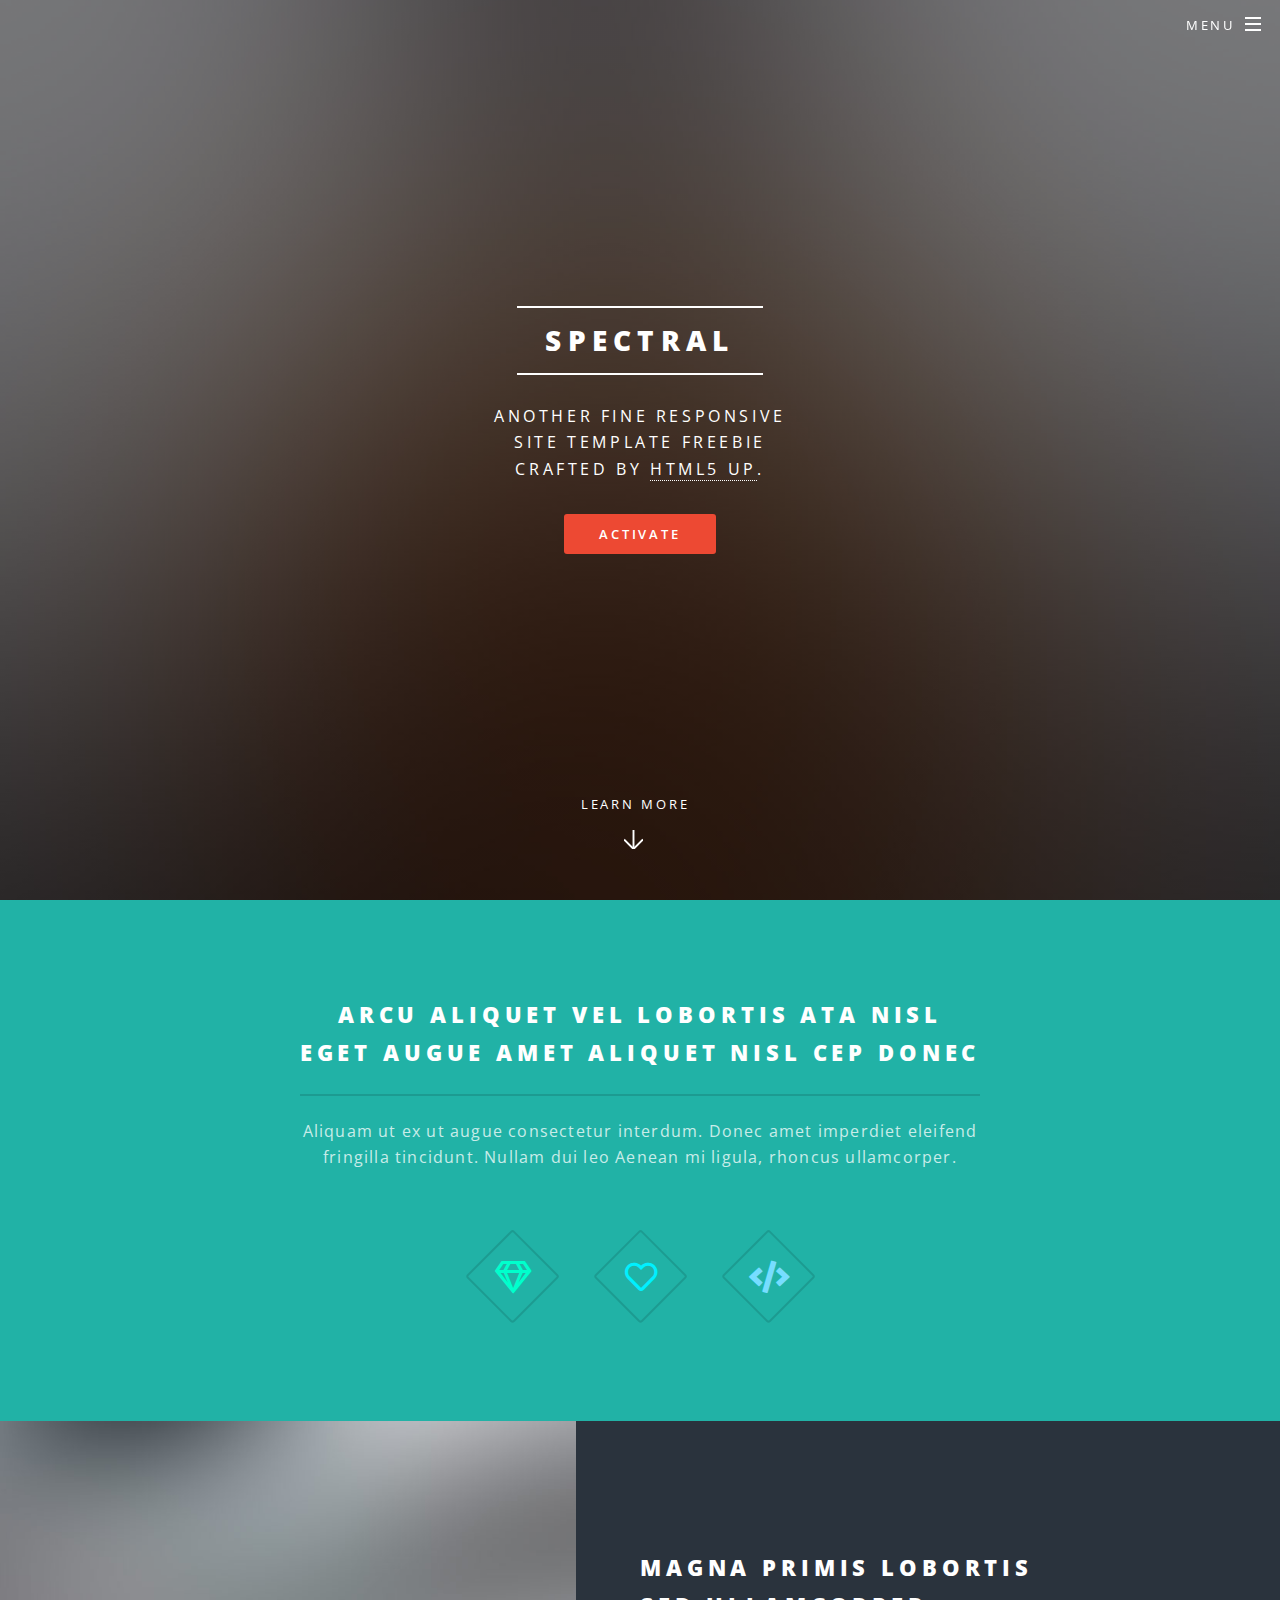
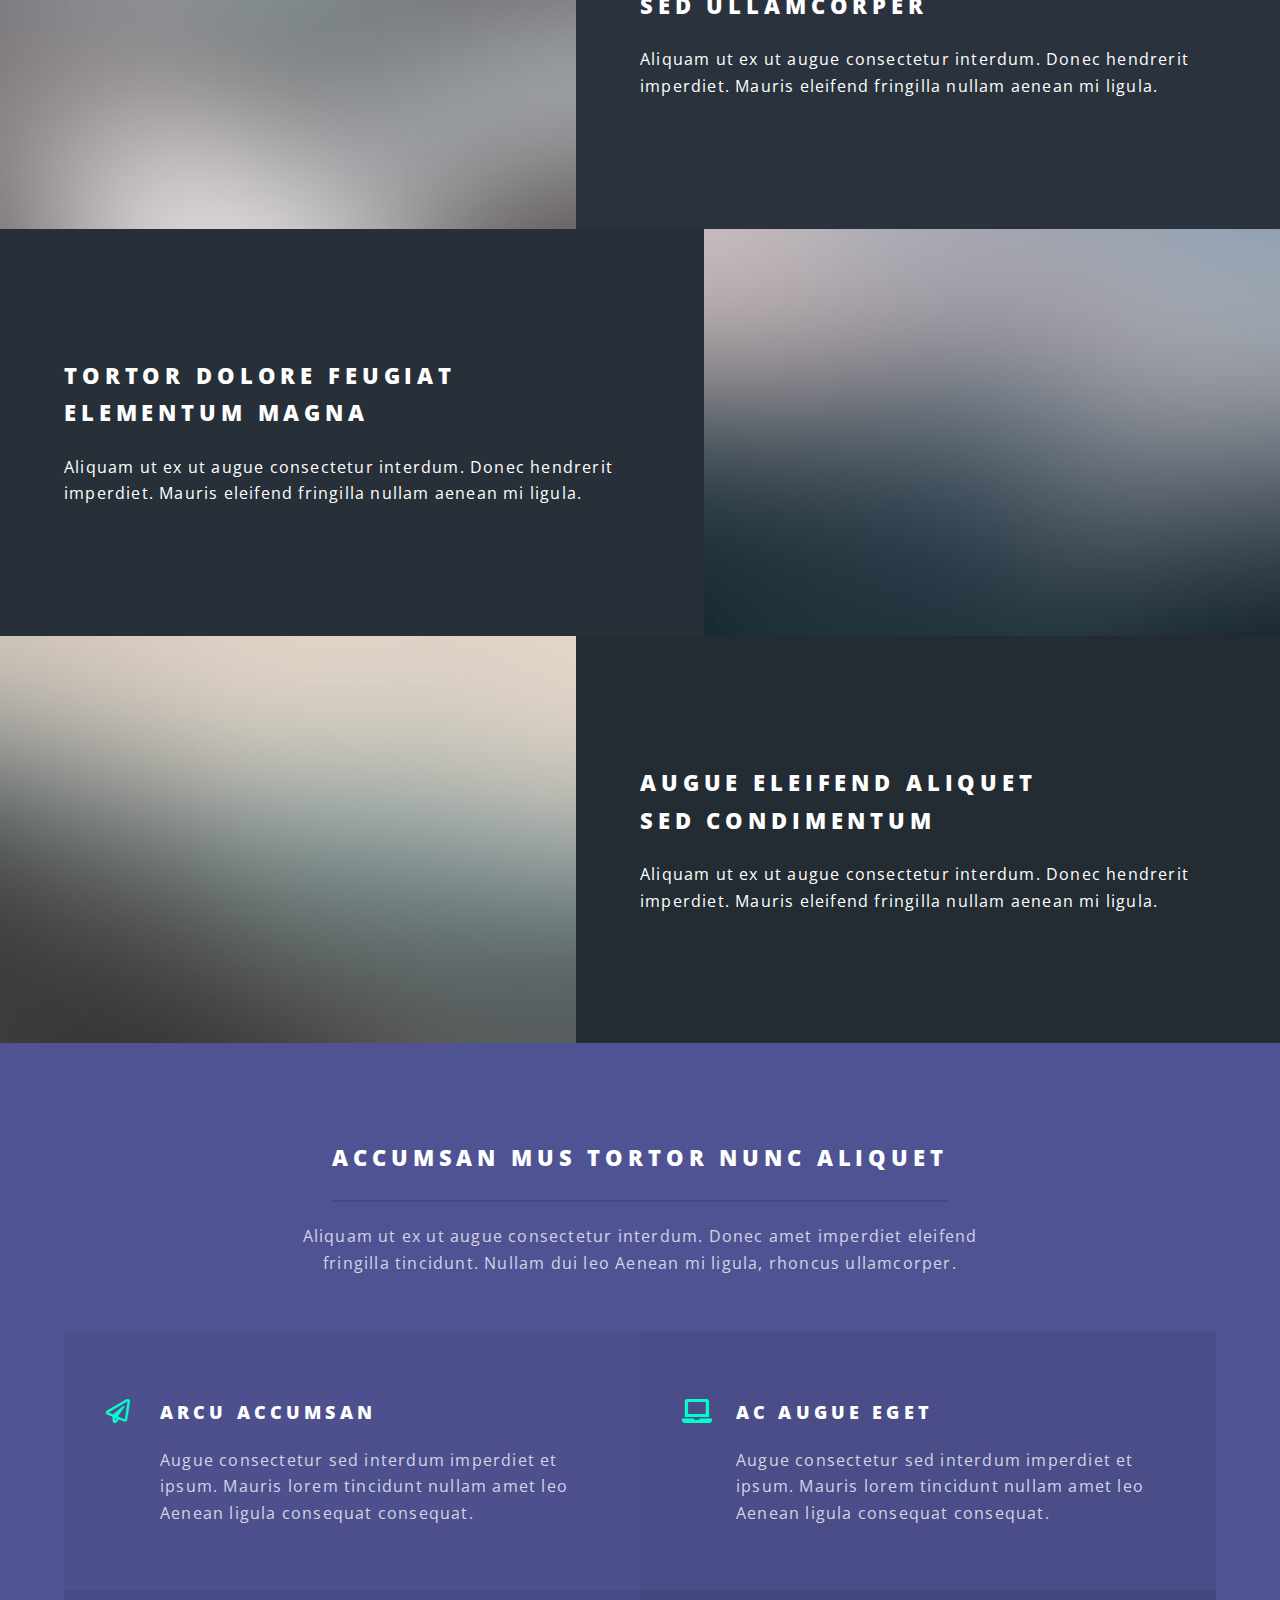
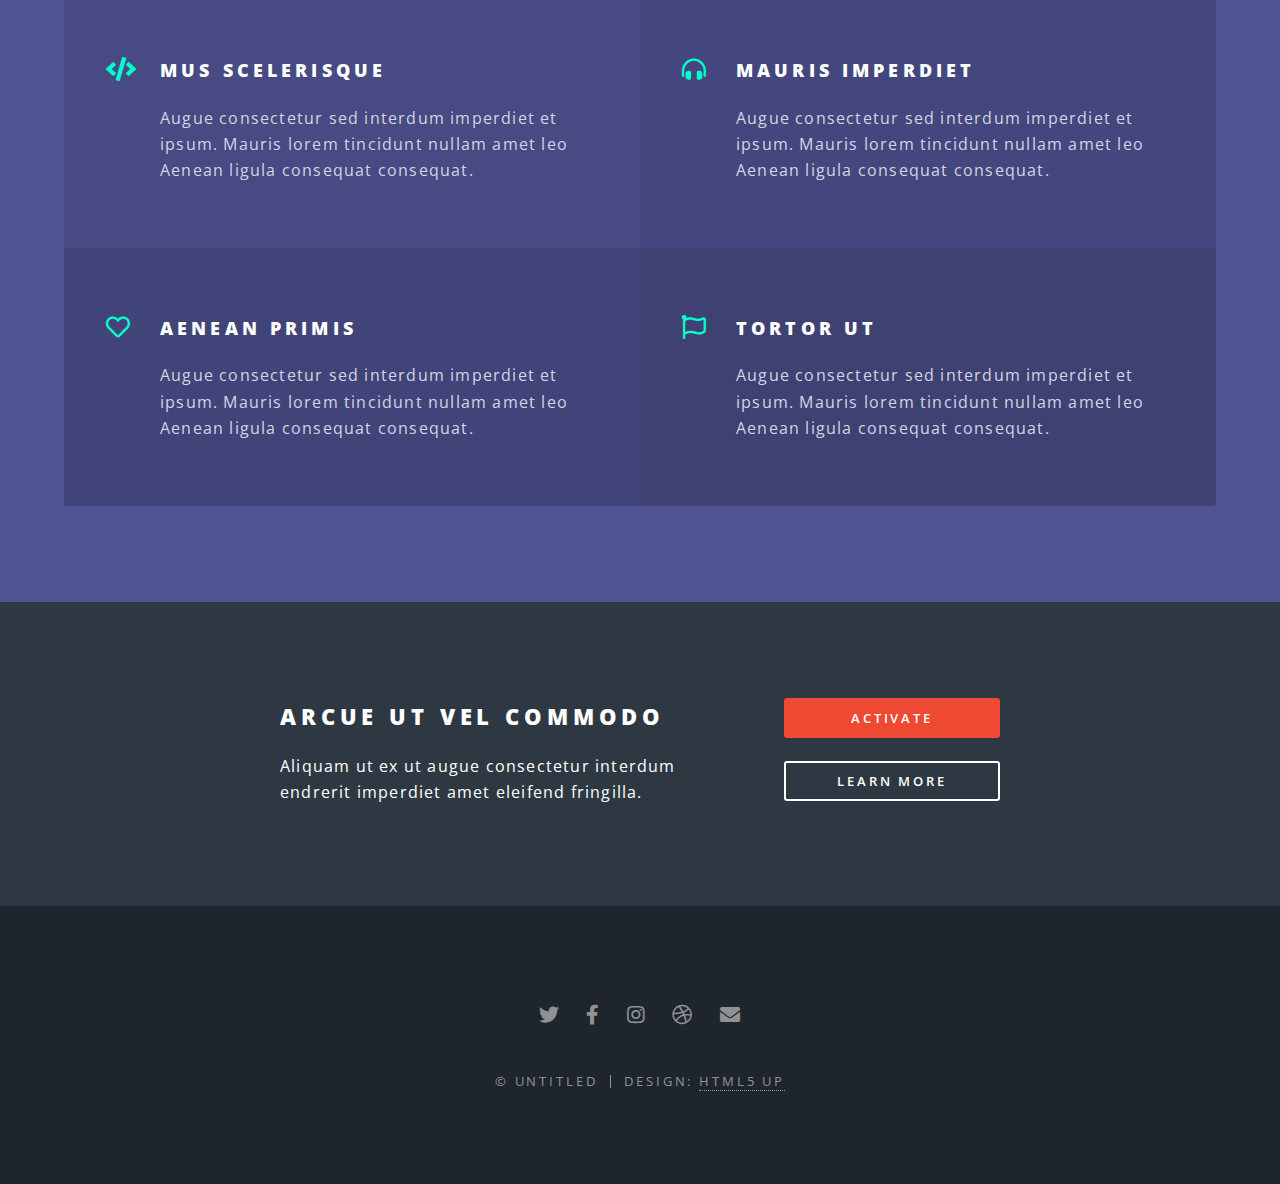
==== index.html @ fd1da215 "initial commit - no changes to html template" ====
<!DOCTYPE HTML>
<!--
	Spectral by HTML5 UP
	html5up.net | @ajlkn
	Free for personal and commercial use under the CCA 3.0 license (html5up.net/license)
-->
<html>
	<head>
		<title>Spectral by HTML5 UP</title>
		<meta charset="utf-8" />
		<meta name="viewport" content="width=device-width, initial-scale=1, user-scalable=no" />
		<link rel="stylesheet" href="assets/css/main.css" />
		<noscript><link rel="stylesheet" href="assets/css/noscript.css" /></noscript>
	</head>
	<body class="landing is-preload">

		<!-- Page Wrapper -->
			<div id="page-wrapper">

				<!-- Header -->
					<header id="header" class="alt">
						<h1><a href="index.html">Spectral</a></h1>
						<nav id="nav">
							<ul>
								<li class="special">
									<a href="#menu" class="menuToggle"><span>Menu</span></a>
									<div id="menu">
										<ul>
											<li><a href="index.html">Home</a></li>
											<li><a href="generic.html">Generic</a></li>
											<li><a href="elements.html">Elements</a></li>
											<li><a href="#">Sign Up</a></li>
											<li><a href="#">Log In</a></li>
										</ul>
									</div>
								</li>
							</ul>
						</nav>
					</header>

				<!-- Banner -->
					<section id="banner">
						<div class="inner">
							<h2>Spectral</h2>
							<p>Another fine responsive<br />
							site template freebie<br />
							crafted by <a href="http://html5up.net">HTML5 UP</a>.</p>
							<ul class="actions special">
								<li><a href="#" class="button primary">Activate</a></li>
							</ul>
						</div>
						<a href="#one" class="more scrolly">Learn More</a>
					</section>

				<!-- One -->
					<section id="one" class="wrapper style1 special">
						<div class="inner">
							<header class="major">
								<h2>Arcu aliquet vel lobortis ata nisl<br />
								eget augue amet aliquet nisl cep donec</h2>
								<p>Aliquam ut ex ut augue consectetur interdum. Donec amet imperdiet eleifend<br />
								fringilla tincidunt. Nullam dui leo Aenean mi ligula, rhoncus ullamcorper.</p>
							</header>
							<ul class="icons major">
								<li><span class="icon fa-gem major style1"><span class="label">Lorem</span></span></li>
								<li><span class="icon fa-heart major style2"><span class="label">Ipsum</span></span></li>
								<li><span class="icon solid fa-code major style3"><span class="label">Dolor</span></span></li>
							</ul>
						</div>
					</section>

				<!-- Two -->
					<section id="two" class="wrapper alt style2">
						<section class="spotlight">
							<div class="image"><img src="images/pic01.jpg" alt="" /></div><div class="content">
								<h2>Magna primis lobortis<br />
								sed ullamcorper</h2>
								<p>Aliquam ut ex ut augue consectetur interdum. Donec hendrerit imperdiet. Mauris eleifend fringilla nullam aenean mi ligula.</p>
							</div>
						</section>
						<section class="spotlight">
							<div class="image"><img src="images/pic02.jpg" alt="" /></div><div class="content">
								<h2>Tortor dolore feugiat<br />
								elementum magna</h2>
								<p>Aliquam ut ex ut augue consectetur interdum. Donec hendrerit imperdiet. Mauris eleifend fringilla nullam aenean mi ligula.</p>
							</div>
						</section>
						<section class="spotlight">
							<div class="image"><img src="images/pic03.jpg" alt="" /></div><div class="content">
								<h2>Augue eleifend aliquet<br />
								sed condimentum</h2>
								<p>Aliquam ut ex ut augue consectetur interdum. Donec hendrerit imperdiet. Mauris eleifend fringilla nullam aenean mi ligula.</p>
							</div>
						</section>
					</section>

				<!-- Three -->
					<section id="three" class="wrapper style3 special">
						<div class="inner">
							<header class="major">
								<h2>Accumsan mus tortor nunc aliquet</h2>
								<p>Aliquam ut ex ut augue consectetur interdum. Donec amet imperdiet eleifend<br />
								fringilla tincidunt. Nullam dui leo Aenean mi ligula, rhoncus ullamcorper.</p>
							</header>
							<ul class="features">
								<li class="icon fa-paper-plane">
									<h3>Arcu accumsan</h3>
									<p>Augue consectetur sed interdum imperdiet et ipsum. Mauris lorem tincidunt nullam amet leo Aenean ligula consequat consequat.</p>
								</li>
								<li class="icon solid fa-laptop">
									<h3>Ac Augue Eget</h3>
									<p>Augue consectetur sed interdum imperdiet et ipsum. Mauris lorem tincidunt nullam amet leo Aenean ligula consequat consequat.</p>
								</li>
								<li class="icon solid fa-code">
									<h3>Mus Scelerisque</h3>
									<p>Augue consectetur sed interdum imperdiet et ipsum. Mauris lorem tincidunt nullam amet leo Aenean ligula consequat consequat.</p>
								</li>
								<li class="icon solid fa-headphones-alt">
									<h3>Mauris Imperdiet</h3>
									<p>Augue consectetur sed interdum imperdiet et ipsum. Mauris lorem tincidunt nullam amet leo Aenean ligula consequat consequat.</p>
								</li>
								<li class="icon fa-heart">
									<h3>Aenean Primis</h3>
									<p>Augue consectetur sed interdum imperdiet et ipsum. Mauris lorem tincidunt nullam amet leo Aenean ligula consequat consequat.</p>
								</li>
								<li class="icon fa-flag">
									<h3>Tortor Ut</h3>
									<p>Augue consectetur sed interdum imperdiet et ipsum. Mauris lorem tincidunt nullam amet leo Aenean ligula consequat consequat.</p>
								</li>
							</ul>
						</div>
					</section>

				<!-- CTA -->
					<section id="cta" class="wrapper style4">
						<div class="inner">
							<header>
								<h2>Arcue ut vel commodo</h2>
								<p>Aliquam ut ex ut augue consectetur interdum endrerit imperdiet amet eleifend fringilla.</p>
							</header>
							<ul class="actions stacked">
								<li><a href="#" class="button fit primary">Activate</a></li>
								<li><a href="#" class="button fit">Learn More</a></li>
							</ul>
						</div>
					</section>

				<!-- Footer -->
					<footer id="footer">
						<ul class="icons">
							<li><a href="#" class="icon brands fa-twitter"><span class="label">Twitter</span></a></li>
							<li><a href="#" class="icon brands fa-facebook-f"><span class="label">Facebook</span></a></li>
							<li><a href="#" class="icon brands fa-instagram"><span class="label">Instagram</span></a></li>
							<li><a href="#" class="icon brands fa-dribbble"><span class="label">Dribbble</span></a></li>
							<li><a href="#" class="icon solid fa-envelope"><span class="label">Email</span></a></li>
						</ul>
						<ul class="copyright">
							<li>&copy; Untitled</li><li>Design: <a href="http://html5up.net">HTML5 UP</a></li>
						</ul>
					</footer>

			</div>

		<!-- Scripts -->
			<script src="assets/js/jquery.min.js"></script>
			<script src="assets/js/jquery.scrollex.min.js"></script>
			<script src="assets/js/jquery.scrolly.min.js"></script>
			<script src="assets/js/browser.min.js"></script>
			<script src="assets/js/breakpoints.min.js"></script>
			<script src="assets/js/util.js"></script>
			<script src="assets/js/main.js"></script>

	</body>
</html>
---- assets/css/main.css ----
@import url(fontawesome-all.min.css);
@import url("https://fonts.googleapis.com/css?family=Open+Sans:400,400italic,600,600italic,800,800italic");

/*
	Spectral by HTML5 UP
	html5up.net | @ajlkn
	Free for personal and commercial use under the CCA 3.0 license (html5up.net/license)
*/

html, body, div, span, applet, object,
iframe, h1, h2, h3, h4, h5, h6, p, blockquote,
pre, a, abbr, acronym, address, big, cite,
code, del, dfn, em, img, ins, kbd, q, s, samp,
small, strike, strong, sub, sup, tt, var, b,
u, i, center, dl, dt, dd, ol, ul, li, fieldset,
form, label, legend, table, caption, tbody,
tfoot, thead, tr, th, td, article, aside,
canvas, details, embed, figure, figcaption,
footer, header, hgroup, menu, nav, output, ruby,
section, summary, time, mark, audio, video {
	margin: 0;
	padding: 0;
	border: 0;
	font-size: 100%;
	font: inherit;
	vertical-align: baseline;}

article, aside, details, figcaption, figure,
footer, header, hgroup, menu, nav, section {
	display: block;}

body {
	line-height: 1;
}

ol, ul {
	list-style: none;
}

blockquote, q {
	quotes: none;
}

	blockquote:before, blockquote:after, q:before, q:after {
		content: '';
		content: none;
	}

table {
	border-collapse: collapse;
	border-spacing: 0;
}

body {
	-webkit-text-size-adjust: none;
}

mark {
	background-color: transparent;
	color: inherit;
}

input::-moz-focus-inner {
	border: 0;
	padding: 0;
}

input, select, textarea {
	-moz-appearance: none;
	-webkit-appearance: none;
	-ms-appearance: none;
	appearance: none;
}

/* Basic */

	@-ms-viewport {
		width: device-width;
	}

	html {
		box-sizing: border-box;
	}

	*, *:before, *:after {
		box-sizing: inherit;
	}

	body {
		background: #2e3842;
	}

		body.is-preload *, body.is-preload *:before, body.is-preload *:after {
			-moz-animation: none !important;
			-webkit-animation: none !important;
			-ms-animation: none !important;
			animation: none !important;
			-moz-transition: none !important;
			-webkit-transition: none !important;
			-ms-transition: none !important;
			transition: none !important;
		}

	body, input, select, textarea {
		color: #fff;
		font-family: "Open Sans", Helvetica, sans-serif;
		font-size: 15pt;
		font-weight: 400;
		letter-spacing: 0.075em;
		line-height: 1.65em;
	}

		@media screen and (max-width: 1680px) {

			body, input, select, textarea {
				font-size: 13pt;
			}

		}

		@media screen and (max-width: 1280px) {

			body, input, select, textarea {
				font-size: 12pt;
			}

		}

		@media screen and (max-width: 736px) {

			body, input, select, textarea {
				font-size: 11pt;
				letter-spacing: 0.0375em;
			}

		}

	a {
		-moz-transition: color 0.2s ease, border-bottom-color 0.2s ease;
		-webkit-transition: color 0.2s ease, border-bottom-color 0.2s ease;
		-ms-transition: color 0.2s ease, border-bottom-color 0.2s ease;
		transition: color 0.2s ease, border-bottom-color 0.2s ease;
		border-bottom: dotted 1px;
		color: inherit;
		text-decoration: none;
	}

		a:hover {
			border-bottom-color: transparent;
		}

	strong, b {
		color: #fff;
		font-weight: 600;
	}

	em, i {
		font-style: italic;
	}

	p {
		margin: 0 0 2em 0;
	}

	h1, h2, h3, h4, h5, h6 {
		color: #fff;
		font-weight: 800;
		letter-spacing: 0.225em;
		line-height: 1em;
		margin: 0 0 1em 0;
		text-transform: uppercase;
	}

		h1 a, h2 a, h3 a, h4 a, h5 a, h6 a {
			color: inherit;
			text-decoration: none;
		}

	h2 {
		font-size: 1.35em;
		line-height: 1.75em;
	}

		@media screen and (max-width: 736px) {

			h2 {
				font-size: 1.1em;
				line-height: 1.65em;
			}

		}

	h3 {
		font-size: 1.15em;
		line-height: 1.75em;
	}

		@media screen and (max-width: 736px) {

			h3 {
				font-size: 1em;
				line-height: 1.65em;
			}

		}

	h4 {
		font-size: 1em;
		line-height: 1.5em;
	}

	h5 {
		font-size: 0.8em;
		line-height: 1.5em;
	}

	h6 {
		font-size: 0.7em;
		line-height: 1.5em;
	}

	sub {
		font-size: 0.8em;
		position: relative;
		top: 0.5em;
	}

	sup {
		font-size: 0.8em;
		position: relative;
		top: -0.5em;
	}

	hr {
		border: 0;
		border-bottom: solid 2px #fff;
		margin: 3em 0;
	}

		hr.major {
			margin: 4.5em 0;
		}

	blockquote {
		border-left: solid 4px #fff;
		font-style: italic;
		margin: 0 0 2em 0;
		padding: 0.5em 0 0.5em 2em;
	}

	code {
		background: rgba(144, 144, 144, 0.25);
		border-radius: 3px;
		font-family: "Courier New", monospace;
		font-size: 0.9em;
		letter-spacing: 0;
		margin: 0 0.25em;
		padding: 0.25em 0.65em;
	}

	pre {
		-webkit-overflow-scrolling: touch;
		font-family: "Courier New", monospace;
		font-size: 0.9em;
		margin: 0 0 2em 0;
	}

		pre code {
			display: block;
			line-height: 1.75em;
			padding: 1em 1.5em;
			overflow-x: auto;
		}

	.align-left {
		text-align: left;
	}

	.align-center {
		text-align: center;
	}

	.align-right {
		text-align: right;
	}

/* Row */

	.row {
		display: flex;
		flex-wrap: wrap;
		box-sizing: border-box;
		align-items: stretch;
	}

		.row > * {
			box-sizing: border-box;
		}

		.row.gtr-uniform > * > :last-child {
			margin-bottom: 0;
		}

		.row.aln-left {
			justify-content: flex-start;
		}

		.row.aln-center {
			justify-content: center;
		}

		.row.aln-right {
			justify-content: flex-end;
		}

		.row.aln-top {
			align-items: flex-start;
		}

		.row.aln-middle {
			align-items: center;
		}

		.row.aln-bottom {
			align-items: flex-end;
		}

		.row > .imp {
			order: -1;
		}

		.row > .col-1 {
			width: 8.33333%;
		}

		.row > .off-1 {
			margin-left: 8.33333%;
		}

		.row > .col-2 {
			width: 16.66667%;
		}

		.row > .off-2 {
			margin-left: 16.66667%;
		}

		.row > .col-3 {
			width: 25%;
		}

		.row > .off-3 {
			margin-left: 25%;
		}

		.row > .col-4 {
			width: 33.33333%;
		}

		.row > .off-4 {
			margin-left: 33.33333%;
		}

		.row > .col-5 {
			width: 41.66667%;
		}

		.row > .off-5 {
			margin-left: 41.66667%;
		}

		.row > .col-6 {
			width: 50%;
		}

		.row > .off-6 {
			margin-left: 50%;
		}

		.row > .col-7 {
			width: 58.33333%;
		}

		.row > .off-7 {
			margin-left: 58.33333%;
		}

		.row > .col-8 {
			width: 66.66667%;
		}

		.row > .off-8 {
			margin-left: 66.66667%;
		}

		.row > .col-9 {
			width: 75%;
		}

		.row > .off-9 {
			margin-left: 75%;
		}

		.row > .col-10 {
			width: 83.33333%;
		}

		.row > .off-10 {
			margin-left: 83.33333%;
		}

		.row > .col-11 {
			width: 91.66667%;
		}

		.row > .off-11 {
			margin-left: 91.66667%;
		}

		.row > .col-12 {
			width: 100%;
		}

		.row > .off-12 {
			margin-left: 100%;
		}

		.row.gtr-0 {
			margin-top: 0;
			margin-left: 0em;
		}

			.row.gtr-0 > * {
				padding: 0 0 0 0em;
			}

			.row.gtr-0.gtr-uniform {
				margin-top: 0em;
			}

				.row.gtr-0.gtr-uniform > * {
					padding-top: 0em;
				}

		.row.gtr-25 {
			margin-top: 0;
			margin-left: -0.375em;
		}

			.row.gtr-25 > * {
				padding: 0 0 0 0.375em;
			}

			.row.gtr-25.gtr-uniform {
				margin-top: -0.375em;
			}

				.row.gtr-25.gtr-uniform > * {
					padding-top: 0.375em;
				}

		.row.gtr-50 {
			margin-top: 0;
			margin-left: -0.75em;
		}

			.row.gtr-50 > * {
				padding: 0 0 0 0.75em;
			}

			.row.gtr-50.gtr-uniform {
				margin-top: -0.75em;
			}

				.row.gtr-50.gtr-uniform > * {
					padding-top: 0.75em;
				}

		.row {
			margin-top: 0;
			margin-left: -1.5em;
		}

			.row > * {
				padding: 0 0 0 1.5em;
			}

			.row.gtr-uniform {
				margin-top: -1.5em;
			}

				.row.gtr-uniform > * {
					padding-top: 1.5em;
				}

		.row.gtr-150 {
			margin-top: 0;
			margin-left: -2.25em;
		}

			.row.gtr-150 > * {
				padding: 0 0 0 2.25em;
			}

			.row.gtr-150.gtr-uniform {
				margin-top: -2.25em;
			}

				.row.gtr-150.gtr-uniform > * {
					padding-top: 2.25em;
				}

		.row.gtr-200 {
			margin-top: 0;
			margin-left: -3em;
		}

			.row.gtr-200 > * {
				padding: 0 0 0 3em;
			}

			.row.gtr-200.gtr-uniform {
				margin-top: -3em;
			}

				.row.gtr-200.gtr-uniform > * {
					padding-top: 3em;
				}

		@media screen and (max-width: 1680px) {

			.row {
				display: flex;
				flex-wrap: wrap;
				box-sizing: border-box;
				align-items: stretch;
			}

				.row > * {
					box-sizing: border-box;
				}

				.row.gtr-uniform > * > :last-child {
					margin-bottom: 0;
				}

				.row.aln-left {
					justify-content: flex-start;
				}

				.row.aln-center {
					justify-content: center;
				}

				.row.aln-right {
					justify-content: flex-end;
				}

				.row.aln-top {
					align-items: flex-start;
				}

				.row.aln-middle {
					align-items: center;
				}

				.row.aln-bottom {
					align-items: flex-end;
				}

				.row > .imp-xlarge {
					order: -1;
				}

				.row > .col-1-xlarge {
					width: 8.33333%;
				}

				.row > .off-1-xlarge {
					margin-left: 8.33333%;
				}

				.row > .col-2-xlarge {
					width: 16.66667%;
				}

				.row > .off-2-xlarge {
					margin-left: 16.66667%;
				}

				.row > .col-3-xlarge {
					width: 25%;
				}

				.row > .off-3-xlarge {
					margin-left: 25%;
				}

				.row > .col-4-xlarge {
					width: 33.33333%;
				}

				.row > .off-4-xlarge {
					margin-left: 33.33333%;
				}

				.row > .col-5-xlarge {
					width: 41.66667%;
				}

				.row > .off-5-xlarge {
					margin-left: 41.66667%;
				}

				.row > .col-6-xlarge {
					width: 50%;
				}

				.row > .off-6-xlarge {
					margin-left: 50%;
				}

				.row > .col-7-xlarge {
					width: 58.33333%;
				}

				.row > .off-7-xlarge {
					margin-left: 58.33333%;
				}

				.row > .col-8-xlarge {
					width: 66.66667%;
				}

				.row > .off-8-xlarge {
					margin-left: 66.66667%;
				}

				.row > .col-9-xlarge {
					width: 75%;
				}

				.row > .off-9-xlarge {
					margin-left: 75%;
				}

				.row > .col-10-xlarge {
					width: 83.33333%;
				}

				.row > .off-10-xlarge {
					margin-left: 83.33333%;
				}

				.row > .col-11-xlarge {
					width: 91.66667%;
				}

				.row > .off-11-xlarge {
					margin-left: 91.66667%;
				}

				.row > .col-12-xlarge {
					width: 100%;
				}

				.row > .off-12-xlarge {
					margin-left: 100%;
				}

				.row.gtr-0 {
					margin-top: 0;
					margin-left: 0em;
				}

					.row.gtr-0 > * {
						padding: 0 0 0 0em;
					}

					.row.gtr-0.gtr-uniform {
						margin-top: 0em;
					}

						.row.gtr-0.gtr-uniform > * {
							padding-top: 0em;
						}

				.row.gtr-25 {
					margin-top: 0;
					margin-left: -0.375em;
				}

					.row.gtr-25 > * {
						padding: 0 0 0 0.375em;
					}

					.row.gtr-25.gtr-uniform {
						margin-top: -0.375em;
					}

						.row.gtr-25.gtr-uniform > * {
							padding-top: 0.375em;
						}

				.row.gtr-50 {
					margin-top: 0;
					margin-left: -0.75em;
				}

					.row.gtr-50 > * {
						padding: 0 0 0 0.75em;
					}

					.row.gtr-50.gtr-uniform {
						margin-top: -0.75em;
					}

						.row.gtr-50.gtr-uniform > * {
							padding-top: 0.75em;
						}

				.row {
					margin-top: 0;
					margin-left: -1.5em;
				}

					.row > * {
						padding: 0 0 0 1.5em;
					}

					.row.gtr-uniform {
						margin-top: -1.5em;
					}

						.row.gtr-uniform > * {
							padding-top: 1.5em;
						}

				.row.gtr-150 {
					margin-top: 0;
					margin-left: -2.25em;
				}

					.row.gtr-150 > * {
						padding: 0 0 0 2.25em;
					}

					.row.gtr-150.gtr-uniform {
						margin-top: -2.25em;
					}

						.row.gtr-150.gtr-uniform > * {
							padding-top: 2.25em;
						}

				.row.gtr-200 {
					margin-top: 0;
					margin-left: -3em;
				}

					.row.gtr-200 > * {
						padding: 0 0 0 3em;
					}

					.row.gtr-200.gtr-uniform {
						margin-top: -3em;
					}

						.row.gtr-200.gtr-uniform > * {
							padding-top: 3em;
						}

		}

		@media screen and (max-width: 1280px) {

			.row {
				display: flex;
				flex-wrap: wrap;
				box-sizing: border-box;
				align-items: stretch;
			}

				.row > * {
					box-sizing: border-box;
				}

				.row.gtr-uniform > * > :last-child {
					margin-bottom: 0;
				}

				.row.aln-left {
					justify-content: flex-start;
				}

				.row.aln-center {
					justify-content: center;
				}

				.row.aln-right {
					justify-content: flex-end;
				}

				.row.aln-top {
					align-items: flex-start;
				}

				.row.aln-middle {
					align-items: center;
				}

				.row.aln-bottom {
					align-items: flex-end;
				}

				.row > .imp-large {
					order: -1;
				}

				.row > .col-1-large {
					width: 8.33333%;
				}

				.row > .off-1-large {
					margin-left: 8.33333%;
				}

				.row > .col-2-large {
					width: 16.66667%;
				}

				.row > .off-2-large {
					margin-left: 16.66667%;
				}

				.row > .col-3-large {
					width: 25%;
				}

				.row > .off-3-large {
					margin-left: 25%;
				}

				.row > .col-4-large {
					width: 33.33333%;
				}

				.row > .off-4-large {
					margin-left: 33.33333%;
				}

				.row > .col-5-large {
					width: 41.66667%;
				}

				.row > .off-5-large {
					margin-left: 41.66667%;
				}

				.row > .col-6-large {
					width: 50%;
				}

				.row > .off-6-large {
					margin-left: 50%;
				}

				.row > .col-7-large {
					width: 58.33333%;
				}

				.row > .off-7-large {
					margin-left: 58.33333%;
				}

				.row > .col-8-large {
					width: 66.66667%;
				}

				.row > .off-8-large {
					margin-left: 66.66667%;
				}

				.row > .col-9-large {
					width: 75%;
				}

				.row > .off-9-large {
					margin-left: 75%;
				}

				.row > .col-10-large {
					width: 83.33333%;
				}

				.row > .off-10-large {
					margin-left: 83.33333%;
				}

				.row > .col-11-large {
					width: 91.66667%;
				}

				.row > .off-11-large {
					margin-left: 91.66667%;
				}

				.row > .col-12-large {
					width: 100%;
				}

				.row > .off-12-large {
					margin-left: 100%;
				}

				.row.gtr-0 {
					margin-top: 0;
					margin-left: 0em;
				}

					.row.gtr-0 > * {
						padding: 0 0 0 0em;
					}

					.row.gtr-0.gtr-uniform {
						margin-top: 0em;
					}

						.row.gtr-0.gtr-uniform > * {
							padding-top: 0em;
						}

				.row.gtr-25 {
					margin-top: 0;
					margin-left: -0.375em;
				}

					.row.gtr-25 > * {
						padding: 0 0 0 0.375em;
					}

					.row.gtr-25.gtr-uniform {
						margin-top: -0.375em;
					}

						.row.gtr-25.gtr-uniform > * {
							padding-top: 0.375em;
						}

				.row.gtr-50 {
					margin-top: 0;
					margin-left: -0.75em;
				}

					.row.gtr-50 > * {
						padding: 0 0 0 0.75em;
					}

					.row.gtr-50.gtr-uniform {
						margin-top: -0.75em;
					}

						.row.gtr-50.gtr-uniform > * {
							padding-top: 0.75em;
						}

				.row {
					margin-top: 0;
					margin-left: -1.5em;
				}

					.row > * {
						padding: 0 0 0 1.5em;
					}

					.row.gtr-uniform {
						margin-top: -1.5em;
					}

						.row.gtr-uniform > * {
							padding-top: 1.5em;
						}

				.row.gtr-150 {
					margin-top: 0;
					margin-left: -2.25em;
				}

					.row.gtr-150 > * {
						padding: 0 0 0 2.25em;
					}

					.row.gtr-150.gtr-uniform {
						margin-top: -2.25em;
					}

						.row.gtr-150.gtr-uniform > * {
							padding-top: 2.25em;
						}

				.row.gtr-200 {
					margin-top: 0;
					margin-left: -3em;
				}

					.row.gtr-200 > * {
						padding: 0 0 0 3em;
					}

					.row.gtr-200.gtr-uniform {
						margin-top: -3em;
					}

						.row.gtr-200.gtr-uniform > * {
							padding-top: 3em;
						}

		}

		@media screen and (max-width: 980px) {

			.row {
				display: flex;
				flex-wrap: wrap;
				box-sizing: border-box;
				align-items: stretch;
			}

				.row > * {
					box-sizing: border-box;
				}

				.row.gtr-uniform > * > :last-child {
					margin-bottom: 0;
				}

				.row.aln-left {
					justify-content: flex-start;
				}

				.row.aln-center {
					justify-content: center;
				}

				.row.aln-right {
					justify-content: flex-end;
				}

				.row.aln-top {
					align-items: flex-start;
				}

				.row.aln-middle {
					align-items: center;
				}

				.row.aln-bottom {
					align-items: flex-end;
				}

				.row > .imp-medium {
					order: -1;
				}

				.row > .col-1-medium {
					width: 8.33333%;
				}

				.row > .off-1-medium {
					margin-left: 8.33333%;
				}

				.row > .col-2-medium {
					width: 16.66667%;
				}

				.row > .off-2-medium {
					margin-left: 16.66667%;
				}

				.row > .col-3-medium {
					width: 25%;
				}

				.row > .off-3-medium {
					margin-left: 25%;
				}

				.row > .col-4-medium {
					width: 33.33333%;
				}

				.row > .off-4-medium {
					margin-left: 33.33333%;
				}

				.row > .col-5-medium {
					width: 41.66667%;
				}

				.row > .off-5-medium {
					margin-left: 41.66667%;
				}

				.row > .col-6-medium {
					width: 50%;
				}

				.row > .off-6-medium {
					margin-left: 50%;
				}

				.row > .col-7-medium {
					width: 58.33333%;
				}

				.row > .off-7-medium {
					margin-left: 58.33333%;
				}

				.row > .col-8-medium {
					width: 66.66667%;
				}

				.row > .off-8-medium {
					margin-left: 66.66667%;
				}

				.row > .col-9-medium {
					width: 75%;
				}

				.row > .off-9-medium {
					margin-left: 75%;
				}

				.row > .col-10-medium {
					width: 83.33333%;
				}

				.row > .off-10-medium {
					margin-left: 83.33333%;
				}

				.row > .col-11-medium {
					width: 91.66667%;
				}

				.row > .off-11-medium {
					margin-left: 91.66667%;
				}

				.row > .col-12-medium {
					width: 100%;
				}

				.row > .off-12-medium {
					margin-left: 100%;
				}

				.row.gtr-0 {
					margin-top: 0;
					margin-left: 0em;
				}

					.row.gtr-0 > * {
						padding: 0 0 0 0em;
					}

					.row.gtr-0.gtr-uniform {
						margin-top: 0em;
					}

						.row.gtr-0.gtr-uniform > * {
							padding-top: 0em;
						}

				.row.gtr-25 {
					margin-top: 0;
					margin-left: -0.375em;
				}

					.row.gtr-25 > * {
						padding: 0 0 0 0.375em;
					}

					.row.gtr-25.gtr-uniform {
						margin-top: -0.375em;
					}

						.row.gtr-25.gtr-uniform > * {
							padding-top: 0.375em;
						}

				.row.gtr-50 {
					margin-top: 0;
					margin-left: -0.75em;
				}

					.row.gtr-50 > * {
						padding: 0 0 0 0.75em;
					}

					.row.gtr-50.gtr-uniform {
						margin-top: -0.75em;
					}

						.row.gtr-50.gtr-uniform > * {
							padding-top: 0.75em;
						}

				.row {
					margin-top: 0;
					margin-left: -1.5em;
				}

					.row > * {
						padding: 0 0 0 1.5em;
					}

					.row.gtr-uniform {
						margin-top: -1.5em;
					}

						.row.gtr-uniform > * {
							padding-top: 1.5em;
						}

				.row.gtr-150 {
					margin-top: 0;
					margin-left: -2.25em;
				}

					.row.gtr-150 > * {
						padding: 0 0 0 2.25em;
					}

					.row.gtr-150.gtr-uniform {
						margin-top: -2.25em;
					}

						.row.gtr-150.gtr-uniform > * {
							padding-top: 2.25em;
						}

				.row.gtr-200 {
					margin-top: 0;
					margin-left: -3em;
				}

					.row.gtr-200 > * {
						padding: 0 0 0 3em;
					}

					.row.gtr-200.gtr-uniform {
						margin-top: -3em;
					}

						.row.gtr-200.gtr-uniform > * {
							padding-top: 3em;
						}

		}

		@media screen and (max-width: 736px) {

			.row {
				display: flex;
				flex-wrap: wrap;
				box-sizing: border-box;
				align-items: stretch;
			}

				.row > * {
					box-sizing: border-box;
				}

				.row.gtr-uniform > * > :last-child {
					margin-bottom: 0;
				}

				.row.aln-left {
					justify-content: flex-start;
				}

				.row.aln-center {
					justify-content: center;
				}

				.row.aln-right {
					justify-content: flex-end;
				}

				.row.aln-top {
					align-items: flex-start;
				}

				.row.aln-middle {
					align-items: center;
				}

				.row.aln-bottom {
					align-items: flex-end;
				}

				.row > .imp-small {
					order: -1;
				}

				.row > .col-1-small {
					width: 8.33333%;
				}

				.row > .off-1-small {
					margin-left: 8.33333%;
				}

				.row > .col-2-small {
					width: 16.66667%;
				}

				.row > .off-2-small {
					margin-left: 16.66667%;
				}

				.row > .col-3-small {
					width: 25%;
				}

				.row > .off-3-small {
					margin-left: 25%;
				}

				.row > .col-4-small {
					width: 33.33333%;
				}

				.row > .off-4-small {
					margin-left: 33.33333%;
				}

				.row > .col-5-small {
					width: 41.66667%;
				}

				.row > .off-5-small {
					margin-left: 41.66667%;
				}

				.row > .col-6-small {
					width: 50%;
				}

				.row > .off-6-small {
					margin-left: 50%;
				}

				.row > .col-7-small {
					width: 58.33333%;
				}

				.row > .off-7-small {
					margin-left: 58.33333%;
				}

				.row > .col-8-small {
					width: 66.66667%;
				}

				.row > .off-8-small {
					margin-left: 66.66667%;
				}

				.row > .col-9-small {
					width: 75%;
				}

				.row > .off-9-small {
					margin-left: 75%;
				}

				.row > .col-10-small {
					width: 83.33333%;
				}

				.row > .off-10-small {
					margin-left: 83.33333%;
				}

				.row > .col-11-small {
					width: 91.66667%;
				}

				.row > .off-11-small {
					margin-left: 91.66667%;
				}

				.row > .col-12-small {
					width: 100%;
				}

				.row > .off-12-small {
					margin-left: 100%;
				}

				.row.gtr-0 {
					margin-top: 0;
					margin-left: 0em;
				}

					.row.gtr-0 > * {
						padding: 0 0 0 0em;
					}

					.row.gtr-0.gtr-uniform {
						margin-top: 0em;
					}

						.row.gtr-0.gtr-uniform > * {
							padding-top: 0em;
						}

				.row.gtr-25 {
					margin-top: 0;
					margin-left: -0.375em;
				}

					.row.gtr-25 > * {
						padding: 0 0 0 0.375em;
					}

					.row.gtr-25.gtr-uniform {
						margin-top: -0.375em;
					}

						.row.gtr-25.gtr-uniform > * {
							padding-top: 0.375em;
						}

				.row.gtr-50 {
					margin-top: 0;
					margin-left: -0.75em;
				}

					.row.gtr-50 > * {
						padding: 0 0 0 0.75em;
					}

					.row.gtr-50.gtr-uniform {
						margin-top: -0.75em;
					}

						.row.gtr-50.gtr-uniform > * {
							padding-top: 0.75em;
						}

				.row {
					margin-top: 0;
					margin-left: -1.5em;
				}

					.row > * {
						padding: 0 0 0 1.5em;
					}

					.row.gtr-uniform {
						margin-top: -1.5em;
					}

						.row.gtr-uniform > * {
							padding-top: 1.5em;
						}

				.row.gtr-150 {
					margin-top: 0;
					margin-left: -2.25em;
				}

					.row.gtr-150 > * {
						padding: 0 0 0 2.25em;
					}

					.row.gtr-150.gtr-uniform {
						margin-top: -2.25em;
					}

						.row.gtr-150.gtr-uniform > * {
							padding-top: 2.25em;
						}

				.row.gtr-200 {
					margin-top: 0;
					margin-left: -3em;
				}

					.row.gtr-200 > * {
						padding: 0 0 0 3em;
					}

					.row.gtr-200.gtr-uniform {
						margin-top: -3em;
					}

						.row.gtr-200.gtr-uniform > * {
							padding-top: 3em;
						}

		}

		@media screen and (max-width: 480px) {

			.row {
				display: flex;
				flex-wrap: wrap;
				box-sizing: border-box;
				align-items: stretch;
			}

				.row > * {
					box-sizing: border-box;
				}

				.row.gtr-uniform > * > :last-child {
					margin-bottom: 0;
				}

				.row.aln-left {
					justify-content: flex-start;
				}

				.row.aln-center {
					justify-content: center;
				}

				.row.aln-right {
					justify-content: flex-end;
				}

				.row.aln-top {
					align-items: flex-start;
				}

				.row.aln-middle {
					align-items: center;
				}

				.row.aln-bottom {
					align-items: flex-end;
				}

				.row > .imp-xsmall {
					order: -1;
				}

				.row > .col-1-xsmall {
					width: 8.33333%;
				}

				.row > .off-1-xsmall {
					margin-left: 8.33333%;
				}

				.row > .col-2-xsmall {
					width: 16.66667%;
				}

				.row > .off-2-xsmall {
					margin-left: 16.66667%;
				}

				.row > .col-3-xsmall {
					width: 25%;
				}

				.row > .off-3-xsmall {
					margin-left: 25%;
				}

				.row > .col-4-xsmall {
					width: 33.33333%;
				}

				.row > .off-4-xsmall {
					margin-left: 33.33333%;
				}

				.row > .col-5-xsmall {
					width: 41.66667%;
				}

				.row > .off-5-xsmall {
					margin-left: 41.66667%;
				}

				.row > .col-6-xsmall {
					width: 50%;
				}

				.row > .off-6-xsmall {
					margin-left: 50%;
				}

				.row > .col-7-xsmall {
					width: 58.33333%;
				}

				.row > .off-7-xsmall {
					margin-left: 58.33333%;
				}

				.row > .col-8-xsmall {
					width: 66.66667%;
				}

				.row > .off-8-xsmall {
					margin-left: 66.66667%;
				}

				.row > .col-9-xsmall {
					width: 75%;
				}

				.row > .off-9-xsmall {
					margin-left: 75%;
				}

				.row > .col-10-xsmall {
					width: 83.33333%;
				}

				.row > .off-10-xsmall {
					margin-left: 83.33333%;
				}

				.row > .col-11-xsmall {
					width: 91.66667%;
				}

				.row > .off-11-xsmall {
					margin-left: 91.66667%;
				}

				.row > .col-12-xsmall {
					width: 100%;
				}

				.row > .off-12-xsmall {
					margin-left: 100%;
				}

				.row.gtr-0 {
					margin-top: 0;
					margin-left: 0em;
				}

					.row.gtr-0 > * {
						padding: 0 0 0 0em;
					}

					.row.gtr-0.gtr-uniform {
						margin-top: 0em;
					}

						.row.gtr-0.gtr-uniform > * {
							padding-top: 0em;
						}

				.row.gtr-25 {
					margin-top: 0;
					margin-left: -0.375em;
				}

					.row.gtr-25 > * {
						padding: 0 0 0 0.375em;
					}

					.row.gtr-25.gtr-uniform {
						margin-top: -0.375em;
					}

						.row.gtr-25.gtr-uniform > * {
							padding-top: 0.375em;
						}

				.row.gtr-50 {
					margin-top: 0;
					margin-left: -0.75em;
				}

					.row.gtr-50 > * {
						padding: 0 0 0 0.75em;
					}

					.row.gtr-50.gtr-uniform {
						margin-top: -0.75em;
					}

						.row.gtr-50.gtr-uniform > * {
							padding-top: 0.75em;
						}

				.row {
					margin-top: 0;
					margin-left: -1.5em;
				}

					.row > * {
						padding: 0 0 0 1.5em;
					}

					.row.gtr-uniform {
						margin-top: -1.5em;
					}

						.row.gtr-uniform > * {
							padding-top: 1.5em;
						}

				.row.gtr-150 {
					margin-top: 0;
					margin-left: -2.25em;
				}

					.row.gtr-150 > * {
						padding: 0 0 0 2.25em;
					}

					.row.gtr-150.gtr-uniform {
						margin-top: -2.25em;
					}

						.row.gtr-150.gtr-uniform > * {
							padding-top: 2.25em;
						}

				.row.gtr-200 {
					margin-top: 0;
					margin-left: -3em;
				}

					.row.gtr-200 > * {
						padding: 0 0 0 3em;
					}

					.row.gtr-200.gtr-uniform {
						margin-top: -3em;
					}

						.row.gtr-200.gtr-uniform > * {
							padding-top: 3em;
						}

		}

/* Section/Article */

	section.special, article.special {
		text-align: center;
	}

	header p {
		color: rgba(255, 255, 255, 0.5);
		position: relative;
		top: -0.25em;
	}

	header h3 + p {
		font-size: 1.1em;
	}

	header h4 + p,
	header h5 + p,
	header h6 + p {
		font-size: 0.9em;
	}

	header.major {
		margin: 0 0 3.5em 0;
	}

		header.major h2, header.major h3, header.major h4, header.major h5, header.major h6 {
			border-bottom: solid 2px #fff;
			display: inline-block;
			padding-bottom: 1em;
			position: relative;
		}

			header.major h2:after, header.major h3:after, header.major h4:after, header.major h5:after, header.major h6:after {
				content: '';
				display: block;
				height: 1px;
			}

		header.major p {
			color: #fff;
			top: 0;
		}

		@media screen and (max-width: 736px) {

			header.major {
				margin: 0 0 2em 0;
			}

		}

	@media screen and (max-width: 980px) {

		header br {
			display: none;
		}

	}

/* Form */

	form {
		margin: 0 0 2em 0;
	}

	label {
		color: #fff;
		display: block;
		font-size: 0.9em;
		font-weight: 600;
		margin: 0 0 1em 0;
	}

	input[type="text"],
	input[type="password"],
	input[type="email"],
	select,
	textarea {
		-moz-appearance: none;
		-webkit-appearance: none;
		-ms-appearance: none;
		appearance: none;
		background-color: rgba(144, 144, 144, 0.25);
		border-radius: 3px;
		border: none;
		color: inherit;
		display: block;
		outline: 0;
		padding: 0 1em;
		text-decoration: none;
		width: 100%;
	}

		input[type="text"]:invalid,
		input[type="password"]:invalid,
		input[type="email"]:invalid,
		select:invalid,
		textarea:invalid {
			box-shadow: none;
		}

		input[type="text"]:focus,
		input[type="password"]:focus,
		input[type="email"]:focus,
		select:focus,
		textarea:focus {
			box-shadow: 0 0 0 2px #21b2a6;
		}

	select {
		background-size: 1.25em;
		background-repeat: no-repeat;
		background-position: calc(100% - 1em) center;
		height: 2.75em;
		padding-right: 2.75em;
		text-overflow: ellipsis;
	}

		select:focus::-ms-value {
			background-color: transparent;
		}

		select::-ms-expand {
			display: none;
		}

	input[type="text"],
	input[type="password"],
	input[type="email"],
	select {
		height: 2.75em;
	}

	textarea {
		padding: 0.75em 1em;
	}

	input[type="checkbox"],
	input[type="radio"] {
		-moz-appearance: none;
		-webkit-appearance: none;
		-ms-appearance: none;
		appearance: none;
		display: block;
		float: left;
		margin-right: -2em;
		opacity: 0;
		width: 1em;
		z-index: -1;
	}

		input[type="checkbox"] + label,
		input[type="radio"] + label {
			text-decoration: none;
			color: #fff;
			cursor: pointer;
			display: inline-block;
			font-size: 1em;
			font-weight: 400;
			padding-left: 2.4em;
			padding-right: 0.75em;
			position: relative;
		}

			input[type="checkbox"] + label:before,
			input[type="radio"] + label:before {
				-moz-osx-font-smoothing: grayscale;
				-webkit-font-smoothing: antialiased;
				display: inline-block;
				font-style: normal;
				font-variant: normal;
				text-rendering: auto;
				line-height: 1;
				text-transform: none !important;
				font-family: 'Font Awesome 5 Free';
				font-weight: 900;
			}

			input[type="checkbox"] + label:before,
			input[type="radio"] + label:before {
				background: rgba(144, 144, 144, 0.25);
				border-radius: 3px;
				content: '';
				display: inline-block;
				font-size: 0.8em;
				height: 2.0625em;
				left: 0;
				line-height: 2.0625em;
				position: absolute;
				text-align: center;
				top: 0;
				width: 2.0625em;
			}

		input[type="checkbox"]:checked + label:before,
		input[type="radio"]:checked + label:before {
			background: #2e3842;
			color: #fff;
			content: '\f00c';
		}

		input[type="checkbox"]:focus + label:before,
		input[type="radio"]:focus + label:before {
			box-shadow: 0 0 0 2px #21b2a6;
		}

	input[type="checkbox"] + label:before {
		border-radius: 3px;
	}

	input[type="radio"] + label:before {
		border-radius: 100%;
	}

	::-webkit-input-placeholder {
		color: rgba(255, 255, 255, 0.5) !important;
		opacity: 1.0;
	}

	:-moz-placeholder {
		color: rgba(255, 255, 255, 0.5) !important;
		opacity: 1.0;
	}

	::-moz-placeholder {
		color: rgba(255, 255, 255, 0.5) !important;
		opacity: 1.0;
	}

	:-ms-input-placeholder {
		color: rgba(255, 255, 255, 0.5) !important;
		opacity: 1.0;
	}

/* Box */

	.box {
		border-radius: 3px;
		border: solid 2px #fff;
		margin-bottom: 2em;
		padding: 1.5em;
	}

		.box > :last-child,
		.box > :last-child > :last-child,
		.box > :last-child > :last-child > :last-child {
			margin-bottom: 0;
		}

		.box.alt {
			border: 0;
			border-radius: 0;
			padding: 0;
		}

/* Icon */

	.icon {
		text-decoration: none;
		border-bottom: none;
		position: relative;
	}

		.icon:before {
			-moz-osx-font-smoothing: grayscale;
			-webkit-font-smoothing: antialiased;
			display: inline-block;
			font-style: normal;
			font-variant: normal;
			text-rendering: auto;
			line-height: 1;
			text-transform: none !important;
			font-family: 'Font Awesome 5 Free';
			font-weight: 400;
		}

		.icon > .label {
			display: none;
		}

		.icon:before {
			line-height: inherit;
		}

		.icon.solid:before {
			font-weight: 900;
		}

		.icon.brands:before {
			font-family: 'Font Awesome 5 Brands';
		}

		.icon.major {
			-moz-transform: rotate(-45deg);
			-webkit-transform: rotate(-45deg);
			-ms-transform: rotate(-45deg);
			transform: rotate(-45deg);
			border-radius: 3px;
			border: solid 2px #fff;
			display: inline-block;
			font-size: 1.35em;
			height: calc(3em + 2px);
			line-height: 3em;
			text-align: center;
			width: calc(3em + 2px);
		}

			.icon.major:before {
				-moz-transform: rotate(45deg);
				-webkit-transform: rotate(45deg);
				-ms-transform: rotate(45deg);
				transform: rotate(45deg);
				display: inline-block;
				font-size: 1.5em;
			}

			@media screen and (max-width: 736px) {

				.icon.major {
					font-size: 1em;
				}

			}

		.icon.style1 {
			color: #00ffcc;
		}

		.icon.style2 {
			color: #00f0ff;
		}

		.icon.style3 {
			color: #76ddff;
		}

/* Image */

	.image {
		border-radius: 3px;
		border: 0;
		display: inline-block;
		position: relative;
	}

		.image img {
			border-radius: 3px;
			display: block;
		}

		.image.left {
			float: left;
			margin: 0 2em 2em 0;
			top: 0.25em;
		}

		.image.right {
			float: right;
			margin: 0 0 2em 2em;
			top: 0.25em;
		}

		.image.left, .image.right {
			max-width: 40%;
		}

			.image.left img, .image.right img {
				width: 100%;
			}

		.image.fit {
			display: block;
			margin: 0 0 2em 0;
			width: 100%;
		}

			.image.fit img {
				width: 100%;
			}

/* List */

	ol {
		list-style: decimal;
		margin: 0 0 2em 0;
		padding-left: 1.25em;
	}

		ol li {
			padding-left: 0.25em;
		}

	ul {
		list-style: disc;
		margin: 0 0 2em 0;
		padding-left: 1em;
	}

		ul li {
			padding-left: 0.5em;
		}

		ul.alt {
			list-style: none;
			padding-left: 0;
		}

			ul.alt li {
				border-top: solid 1px #fff;
				padding: 0.5em 0;
			}

				ul.alt li:first-child {
					border-top: 0;
					padding-top: 0;
				}

	dl {
		margin: 0 0 2em 0;
	}

/* Actions */

	ul.actions {
		display: -moz-flex;
		display: -webkit-flex;
		display: -ms-flex;
		display: flex;
		cursor: default;
		list-style: none;
		margin-left: -1em;
		padding-left: 0;
	}

		ul.actions li {
			padding: 0 0 0 1em;
			vertical-align: middle;
		}

		ul.actions.special {
			-moz-justify-content: center;
			-webkit-justify-content: center;
			-ms-justify-content: center;
			justify-content: center;
			width: 100%;
			margin-left: 0;
		}

			ul.actions.special li:first-child {
				padding-left: 0;
			}

		ul.actions.stacked {
			-moz-flex-direction: column;
			-webkit-flex-direction: column;
			-ms-flex-direction: column;
			flex-direction: column;
			margin-left: 0;
		}

			ul.actions.stacked li {
				padding: 1em 0 0 0;
			}

				ul.actions.stacked li:first-child {
					padding-top: 0;
				}

		ul.actions.fit {
			width: calc(100% + 1em);
		}

			ul.actions.fit li {
				-moz-flex-grow: 1;
				-webkit-flex-grow: 1;
				-ms-flex-grow: 1;
				flex-grow: 1;
				-moz-flex-shrink: 1;
				-webkit-flex-shrink: 1;
				-ms-flex-shrink: 1;
				flex-shrink: 1;
				width: 100%;
			}

				ul.actions.fit li > * {
					width: 100%;
				}

			ul.actions.fit.stacked {
				width: 100%;
			}

		@media screen and (max-width: 480px) {

			ul.actions:not(.fixed) {
				-moz-flex-direction: column;
				-webkit-flex-direction: column;
				-ms-flex-direction: column;
				flex-direction: column;
				margin-left: 0;
				width: 100% !important;
			}

				ul.actions:not(.fixed) li {
					-moz-flex-grow: 1;
					-webkit-flex-grow: 1;
					-ms-flex-grow: 1;
					flex-grow: 1;
					-moz-flex-shrink: 1;
					-webkit-flex-shrink: 1;
					-ms-flex-shrink: 1;
					flex-shrink: 1;
					padding: 1em 0 0 0;
					text-align: center;
					width: 100%;
				}

					ul.actions:not(.fixed) li > * {
						width: 100%;
					}

					ul.actions:not(.fixed) li:first-child {
						padding-top: 0;
					}

					ul.actions:not(.fixed) li input[type="submit"],
					ul.actions:not(.fixed) li input[type="reset"],
					ul.actions:not(.fixed) li input[type="button"],
					ul.actions:not(.fixed) li button,
					ul.actions:not(.fixed) li .button {
						width: 100%;
					}

						ul.actions:not(.fixed) li input[type="submit"].icon:before,
						ul.actions:not(.fixed) li input[type="reset"].icon:before,
						ul.actions:not(.fixed) li input[type="button"].icon:before,
						ul.actions:not(.fixed) li button.icon:before,
						ul.actions:not(.fixed) li .button.icon:before {
							margin-left: -0.5em;
						}

		}

/* Icons */

	ul.icons {
		cursor: default;
		list-style: none;
		padding-left: 0;
	}

		ul.icons li {
			display: inline-block;
			padding: 0 1em 0 0;
		}

			ul.icons li:last-child {
				padding-right: 0 !important;
			}

		ul.icons.major {
			padding: 1em 0;
		}

			ul.icons.major li {
				padding-right: 3.5em;
			}

				@media screen and (max-width: 736px) {

					ul.icons.major li {
						padding: 0 1em !important;
					}

				}

/* Table */

	.table-wrapper {
		-webkit-overflow-scrolling: touch;
		overflow-x: auto;
	}

	table {
		margin: 0 0 2em 0;
		width: 100%;
	}

		table tbody tr {
			border: solid 1px #fff;
			border-left: 0;
			border-right: 0;
		}

			table tbody tr:nth-child(2n + 1) {
				background-color: rgba(144, 144, 144, 0.25);
			}

		table td {
			padding: 0.75em 0.75em;
		}

		table th {
			color: #fff;
			font-size: 0.9em;
			font-weight: 600;
			padding: 0 0.75em 0.75em 0.75em;
			text-align: left;
		}

		table thead {
			border-bottom: solid 2px #fff;
		}

		table tfoot {
			border-top: solid 2px #fff;
		}

		table.alt {
			border-collapse: separate;
		}

			table.alt tbody tr td {
				border: solid 1px #fff;
				border-left-width: 0;
				border-top-width: 0;
			}

				table.alt tbody tr td:first-child {
					border-left-width: 1px;
				}

			table.alt tbody tr:first-child td {
				border-top-width: 1px;
			}

			table.alt thead {
				border-bottom: 0;
			}

			table.alt tfoot {
				border-top: 0;
			}

/* Button */

	input[type="submit"],
	input[type="reset"],
	input[type="button"],
	button,
	.button {
		-moz-appearance: none;
		-webkit-appearance: none;
		-ms-appearance: none;
		appearance: none;
		-moz-transition: background-color 0.2s ease-in-out, color 0.2s ease-in-out;
		-webkit-transition: background-color 0.2s ease-in-out, color 0.2s ease-in-out;
		-ms-transition: background-color 0.2s ease-in-out, color 0.2s ease-in-out;
		transition: background-color 0.2s ease-in-out, color 0.2s ease-in-out;
		background-color: transparent;
		border-radius: 3px;
		border: 0;
		box-shadow: inset 0 0 0 2px #fff;
		color: #fff;
		cursor: pointer;
		display: inline-block;
		font-size: 0.8em;
		font-weight: 600;
		height: 3.125em;
		letter-spacing: 0.225em;
		line-height: 3.125em;
		max-width: 30em;
		padding: 0 2.75em;
		text-align: center;
		text-decoration: none;
		text-transform: uppercase;
		white-space: nowrap;
		overflow: hidden;
		text-overflow: ellipsis;
	}

		input[type="submit"]:hover,
		input[type="reset"]:hover,
		input[type="button"]:hover,
		button:hover,
		.button:hover {
			background-color: rgba(144, 144, 144, 0.25);
		}

		input[type="submit"]:active,
		input[type="reset"]:active,
		input[type="button"]:active,
		button:active,
		.button:active {
			background-color: rgba(144, 144, 144, 0.5);
		}

		input[type="submit"].icon:before,
		input[type="reset"].icon:before,
		input[type="button"].icon:before,
		button.icon:before,
		.button.icon:before {
			margin-right: 0.5em;
		}

		input[type="submit"].fit,
		input[type="reset"].fit,
		input[type="button"].fit,
		button.fit,
		.button.fit {
			width: 100%;
		}

		input[type="submit"].small,
		input[type="reset"].small,
		input[type="button"].small,
		button.small,
		.button.small {
			font-size: 0.8em;
		}

		input[type="submit"].large,
		input[type="reset"].large,
		input[type="button"].large,
		button.large,
		.button.large {
			font-size: 1.35em;
		}

		input[type="submit"].primary,
		input[type="reset"].primary,
		input[type="button"].primary,
		button.primary,
		.button.primary {
			background-color: #ed4933;
			box-shadow: none !important;
			color: #ffffff !important;
		}

			input[type="submit"].primary:hover,
			input[type="reset"].primary:hover,
			input[type="button"].primary:hover,
			button.primary:hover,
			.button.primary:hover {
				background-color: #ef5e4a !important;
			}

			input[type="submit"].primary:active,
			input[type="reset"].primary:active,
			input[type="button"].primary:active,
			button.primary:active,
			.button.primary:active {
				background-color: #eb341c !important;
			}

		input[type="submit"].disabled, input[type="submit"]:disabled,
		input[type="reset"].disabled,
		input[type="reset"]:disabled,
		input[type="button"].disabled,
		input[type="button"]:disabled,
		button.disabled,
		button:disabled,
		.button.disabled,
		.button:disabled {
			pointer-events: none;
			opacity: 0.25;
		}

		@media screen and (max-width: 736px) {

			input[type="submit"],
			input[type="reset"],
			input[type="button"],
			button,
			.button {
				height: 3.75em;
				line-height: 3.75em;
			}

		}

/* Features */

	.features {
		display: -moz-flex;
		display: -webkit-flex;
		display: -ms-flex;
		display: flex;
		-moz-flex-wrap: wrap;
		-webkit-flex-wrap: wrap;
		-ms-flex-wrap: wrap;
		flex-wrap: wrap;
		-moz-justify-content: center;
		-webkit-justify-content: center;
		-ms-justify-content: center;
		justify-content: center;
		list-style: none;
		padding: 0;
		width: 100%;
	}

		.features li {
			padding: 4em 4em 2em 6em ;
			display: block;
			position: relative;
			text-align: left;
			width: 50%;
		}

			.features li:nth-child(1) {
				background-color: rgba(0, 0, 0, 0.035);
			}

			.features li:nth-child(2) {
				background-color: rgba(0, 0, 0, 0.07);
			}

			.features li:nth-child(3) {
				background-color: rgba(0, 0, 0, 0.105);
			}

			.features li:nth-child(4) {
				background-color: rgba(0, 0, 0, 0.14);
			}

			.features li:nth-child(5) {
				background-color: rgba(0, 0, 0, 0.175);
			}

			.features li:nth-child(6) {
				background-color: rgba(0, 0, 0, 0.21);
			}

			.features li:nth-child(7) {
				background-color: rgba(0, 0, 0, 0.245);
			}

			.features li:nth-child(8) {
				background-color: rgba(0, 0, 0, 0.28);
			}

			.features li:nth-child(9) {
				background-color: rgba(0, 0, 0, 0.315);
			}

			.features li:nth-child(10) {
				background-color: rgba(0, 0, 0, 0.35);
			}

			.features li:before {
				display: block;
				color: #00ffcc;
				position: absolute;
				left: 1.75em;
				top: 2.75em;
				font-size: 1.5em;
			}

			.features li:nth-child(1) {
				border-top-left-radius: 3px;
			}

			.features li:nth-child(2) {
				border-top-right-radius: 3px;
			}

			.features li:nth-last-child(1) {
				border-bottom-right-radius: 3px;
			}

			.features li:nth-last-child(2) {
				border-bottom-left-radius: 3px;
			}

			@media screen and (max-width: 980px) {

				.features li {
					padding: 3em 2em 1em 2em ;
					text-align: center;
				}

					.features li:before {
						left: 0;
						margin: 0 0 1em 0;
						position: relative;
						top: 0;
					}

			}

			@media screen and (max-width: 736px) {

				.features li {
					padding: 3em 0 1em 0 ;
					background-color: transparent !important;
					border-top: solid 2px #fff;
					width: 100%;
				}

					.features li:first-child {
						border-top: 0;
					}

			}

/* Spotlight */

	.spotlight {
		-moz-align-items: center;
		-webkit-align-items: center;
		-ms-align-items: center;
		align-items: center;
		display: -moz-flex;
		display: -webkit-flex;
		display: -ms-flex;
		display: flex;
	}

		.spotlight .image {
			-moz-order: 1;
			-webkit-order: 1;
			-ms-order: 1;
			order: 1;
			border-radius: 0;
			width: 40%;
		}

			.spotlight .image img {
				border-radius: 0;
				width: 100%;
			}

		.spotlight .content {
			padding: 2em 4em 0.1em 4em ;
			-moz-order: 2;
			-webkit-order: 2;
			-ms-order: 2;
			order: 2;
			max-width: 48em;
			width: 60%;
		}

		.spotlight:nth-child(2n) {
			-moz-flex-direction: row-reverse;
			-webkit-flex-direction: row-reverse;
			-ms-flex-direction: row-reverse;
			flex-direction: row-reverse;
		}

		.spotlight:nth-child(1) {
			background-color: rgba(0, 0, 0, 0.075);
		}

		.spotlight:nth-child(2) {
			background-color: rgba(0, 0, 0, 0.15);
		}

		.spotlight:nth-child(3) {
			background-color: rgba(0, 0, 0, 0.225);
		}

		.spotlight:nth-child(4) {
			background-color: rgba(0, 0, 0, 0.3);
		}

		.spotlight:nth-child(5) {
			background-color: rgba(0, 0, 0, 0.375);
		}

		.spotlight:nth-child(6) {
			background-color: rgba(0, 0, 0, 0.45);
		}

		.spotlight:nth-child(7) {
			background-color: rgba(0, 0, 0, 0.525);
		}

		.spotlight:nth-child(8) {
			background-color: rgba(0, 0, 0, 0.6);
		}

		.spotlight:nth-child(9) {
			background-color: rgba(0, 0, 0, 0.675);
		}

		.spotlight:nth-child(10) {
			background-color: rgba(0, 0, 0, 0.75);
		}

		@media screen and (max-width: 1280px) {

			.spotlight .image {
				width: 45%;
			}

			.spotlight .content {
				width: 55%;
			}

		}

		@media screen and (max-width: 980px) {

			.spotlight {
				display: block;
			}

				.spotlight br {
					display: none;
				}

				.spotlight .image {
					width: 100%;
				}

				.spotlight .content {
					padding: 4em 3em 2em 3em ;
					max-width: none;
					text-align: center;
					width: 100%;
				}

		}

		@media screen and (max-width: 736px) {

			.spotlight .content {
				padding: 3em 2em 1em 2em ;
			}

		}

/* Wrapper */

	.wrapper {
		padding: 6em 0 4em 0 ;
	}

		.wrapper > .inner {
			width: 60em;
			margin: 0 auto;
		}

			@media screen and (max-width: 1280px) {

				.wrapper > .inner {
					width: 90%;
				}

			}

			@media screen and (max-width: 980px) {

				.wrapper > .inner {
					width: 100%;
				}

			}

		.wrapper.alt {
			padding: 0;
		}

		.wrapper.style1 {
			background-color: #21b2a6;
			color: #c8ece9;
		}

			.wrapper.style1 strong, .wrapper.style1 b {
				color: #ffffff;
			}

			.wrapper.style1 h2, .wrapper.style1 h3, .wrapper.style1 h4, .wrapper.style1 h5, .wrapper.style1 h6 {
				color: #ffffff;
			}

			.wrapper.style1 hr {
				border-color: rgba(0, 0, 0, 0.125);
			}

			.wrapper.style1 blockquote {
				border-color: rgba(0, 0, 0, 0.125);
			}

			.wrapper.style1 code {
				background: rgba(255, 255, 255, 0.075);
			}

			.wrapper.style1 header p {
				color: #a6e0db;
			}

			.wrapper.style1 header.major h2, .wrapper.style1 header.major h3, .wrapper.style1 header.major h4, .wrapper.style1 header.major h5, .wrapper.style1 header.major h6 {
				border-color: rgba(0, 0, 0, 0.125);
			}

			.wrapper.style1 header.major p {
				color: #c8ece9;
			}

			.wrapper.style1 label {
				color: #ffffff;
			}

			.wrapper.style1 input[type="text"],
			.wrapper.style1 input[type="password"],
			.wrapper.style1 input[type="email"],
			.wrapper.style1 select,
			.wrapper.style1 textarea {
				background-color: rgba(255, 255, 255, 0.075);
			}

			.wrapper.style1 select {
				background-image: url("data:image/svg+xml;charset=utf8,%3Csvg xmlns='http://www.w3.org/2000/svg' width='40' height='40' preserveAspectRatio='none' viewBox='0 0 40 40'%3E%3Cpath d='M9.4,12.3l10.4,10.4l10.4-10.4c0.2-0.2,0.5-0.4,0.9-0.4c0.3,0,0.6,0.1,0.9,0.4l3.3,3.3c0.2,0.2,0.4,0.5,0.4,0.9 c0,0.4-0.1,0.6-0.4,0.9L20.7,31.9c-0.2,0.2-0.5,0.4-0.9,0.4c-0.3,0-0.6-0.1-0.9-0.4L4.3,17.3c-0.2-0.2-0.4-0.5-0.4-0.9 c0-0.4,0.1-0.6,0.4-0.9l3.3-3.3c0.2-0.2,0.5-0.4,0.9-0.4S9.1,12.1,9.4,12.3z' fill='rgba(0, 0, 0, 0.125)' /%3E%3C/svg%3E");
			}

				.wrapper.style1 select option {
					color: #ffffff;
					background: #21b2a6;
				}

			.wrapper.style1 input[type="checkbox"] + label,
			.wrapper.style1 input[type="radio"] + label {
				color: #c8ece9;
			}

				.wrapper.style1 input[type="checkbox"] + label:before,
				.wrapper.style1 input[type="radio"] + label:before {
					background: rgba(255, 255, 255, 0.075);
				}

			.wrapper.style1 input[type="checkbox"]:checked + label:before,
			.wrapper.style1 input[type="radio"]:checked + label:before {
				background: #ffffff;
				color: #21b2a6;
			}

			.wrapper.style1 ::-webkit-input-placeholder {
				color: #a6e0db !important;
			}

			.wrapper.style1 :-moz-placeholder {
				color: #a6e0db !important;
			}

			.wrapper.style1 ::-moz-placeholder {
				color: #a6e0db !important;
			}

			.wrapper.style1 :-ms-input-placeholder {
				color: #a6e0db !important;
			}

			.wrapper.style1 .formerize-placeholder {
				color: #a6e0db !important;
			}

			.wrapper.style1 .icon.major {
				border-color: rgba(0, 0, 0, 0.125);
			}

			.wrapper.style1 ul.alt li {
				border-color: rgba(0, 0, 0, 0.125);
			}

			.wrapper.style1 table tbody tr {
				border-color: rgba(0, 0, 0, 0.125);
			}

				.wrapper.style1 table tbody tr:nth-child(2n + 1) {
					background-color: rgba(255, 255, 255, 0.075);
				}

			.wrapper.style1 table th {
				color: #ffffff;
			}

			.wrapper.style1 table thead {
				border-color: rgba(0, 0, 0, 0.125);
			}

			.wrapper.style1 table tfoot {
				border-color: rgba(0, 0, 0, 0.125);
			}

			.wrapper.style1 table.alt tbody tr td {
				border-color: rgba(0, 0, 0, 0.125);
			}

			.wrapper.style1 input[type="submit"],
			.wrapper.style1 input[type="reset"],
			.wrapper.style1 input[type="button"],
			.wrapper.style1 button,
			.wrapper.style1 .button {
				box-shadow: inset 0 0 0 2px rgba(0, 0, 0, 0.125);
				color: #ffffff;
			}

				.wrapper.style1 input[type="submit"]:hover,
				.wrapper.style1 input[type="reset"]:hover,
				.wrapper.style1 input[type="button"]:hover,
				.wrapper.style1 button:hover,
				.wrapper.style1 .button:hover {
					background-color: rgba(255, 255, 255, 0.075);
				}

				.wrapper.style1 input[type="submit"]:active,
				.wrapper.style1 input[type="reset"]:active,
				.wrapper.style1 input[type="button"]:active,
				.wrapper.style1 button:active,
				.wrapper.style1 .button:active {
					background-color: rgba(255, 255, 255, 0.2);
				}

			@media screen and (max-width: 736px) {

				.wrapper.style1 .features li {
					border-top-color: rgba(0, 0, 0, 0.125);
				}

			}

		.wrapper.style2 {
			background-color: #2e3842;
		}

		.wrapper.style3 {
			background-color: #505393;
			color: #d3d4e4;
		}

			.wrapper.style3 strong, .wrapper.style3 b {
				color: #ffffff;
			}

			.wrapper.style3 h2, .wrapper.style3 h3, .wrapper.style3 h4, .wrapper.style3 h5, .wrapper.style3 h6 {
				color: #ffffff;
			}

			.wrapper.style3 hr {
				border-color: rgba(0, 0, 0, 0.125);
			}

			.wrapper.style3 blockquote {
				border-color: rgba(0, 0, 0, 0.125);
			}

			.wrapper.style3 code {
				background: rgba(255, 255, 255, 0.075);
			}

			.wrapper.style3 header p {
				color: #b9bad4;
			}

			.wrapper.style3 header.major h2, .wrapper.style3 header.major h3, .wrapper.style3 header.major h4, .wrapper.style3 header.major h5, .wrapper.style3 header.major h6 {
				border-color: rgba(0, 0, 0, 0.125);
			}

			.wrapper.style3 header.major p {
				color: #d3d4e4;
			}

			.wrapper.style3 label {
				color: #ffffff;
			}

			.wrapper.style3 input[type="text"],
			.wrapper.style3 input[type="password"],
			.wrapper.style3 input[type="email"],
			.wrapper.style3 select,
			.wrapper.style3 textarea {
				background-color: rgba(255, 255, 255, 0.075);
			}

			.wrapper.style3 select {
				background-image: url("data:image/svg+xml;charset=utf8,%3Csvg xmlns='http://www.w3.org/2000/svg' width='40' height='40' preserveAspectRatio='none' viewBox='0 0 40 40'%3E%3Cpath d='M9.4,12.3l10.4,10.4l10.4-10.4c0.2-0.2,0.5-0.4,0.9-0.4c0.3,0,0.6,0.1,0.9,0.4l3.3,3.3c0.2,0.2,0.4,0.5,0.4,0.9 c0,0.4-0.1,0.6-0.4,0.9L20.7,31.9c-0.2,0.2-0.5,0.4-0.9,0.4c-0.3,0-0.6-0.1-0.9-0.4L4.3,17.3c-0.2-0.2-0.4-0.5-0.4-0.9 c0-0.4,0.1-0.6,0.4-0.9l3.3-3.3c0.2-0.2,0.5-0.4,0.9-0.4S9.1,12.1,9.4,12.3z' fill='rgba(0, 0, 0, 0.125)' /%3E%3C/svg%3E");
			}

				.wrapper.style3 select option {
					color: #ffffff;
					background: #505393;
				}

			.wrapper.style3 input[type="checkbox"] + label,
			.wrapper.style3 input[type="radio"] + label {
				color: #d3d4e4;
			}

				.wrapper.style3 input[type="checkbox"] + label:before,
				.wrapper.style3 input[type="radio"] + label:before {
					background: rgba(255, 255, 255, 0.075);
				}

			.wrapper.style3 input[type="checkbox"]:checked + label:before,
			.wrapper.style3 input[type="radio"]:checked + label:before {
				background: #ffffff;
				color: #505393;
			}

			.wrapper.style3 ::-webkit-input-placeholder {
				color: #b9bad4 !important;
			}

			.wrapper.style3 :-moz-placeholder {
				color: #b9bad4 !important;
			}

			.wrapper.style3 ::-moz-placeholder {
				color: #b9bad4 !important;
			}

			.wrapper.style3 :-ms-input-placeholder {
				color: #b9bad4 !important;
			}

			.wrapper.style3 .formerize-placeholder {
				color: #b9bad4 !important;
			}

			.wrapper.style3 .icon.major {
				border-color: rgba(0, 0, 0, 0.125);
			}

			.wrapper.style3 ul.alt li {
				border-color: rgba(0, 0, 0, 0.125);
			}

			.wrapper.style3 table tbody tr {
				border-color: rgba(0, 0, 0, 0.125);
			}

				.wrapper.style3 table tbody tr:nth-child(2n + 1) {
					background-color: rgba(255, 255, 255, 0.075);
				}

			.wrapper.style3 table th {
				color: #ffffff;
			}

			.wrapper.style3 table thead {
				border-color: rgba(0, 0, 0, 0.125);
			}

			.wrapper.style3 table tfoot {
				border-color: rgba(0, 0, 0, 0.125);
			}

			.wrapper.style3 table.alt tbody tr td {
				border-color: rgba(0, 0, 0, 0.125);
			}

			.wrapper.style3 input[type="submit"],
			.wrapper.style3 input[type="reset"],
			.wrapper.style3 input[type="button"],
			.wrapper.style3 button,
			.wrapper.style3 .button {
				box-shadow: inset 0 0 0 2px rgba(0, 0, 0, 0.125);
				color: #ffffff;
			}

				.wrapper.style3 input[type="submit"]:hover,
				.wrapper.style3 input[type="reset"]:hover,
				.wrapper.style3 input[type="button"]:hover,
				.wrapper.style3 button:hover,
				.wrapper.style3 .button:hover {
					background-color: rgba(255, 255, 255, 0.075);
				}

				.wrapper.style3 input[type="submit"]:active,
				.wrapper.style3 input[type="reset"]:active,
				.wrapper.style3 input[type="button"]:active,
				.wrapper.style3 button:active,
				.wrapper.style3 .button:active {
					background-color: rgba(255, 255, 255, 0.2);
				}

			@media screen and (max-width: 736px) {

				.wrapper.style3 .features li {
					border-top-color: rgba(0, 0, 0, 0.125);
				}

			}

		.wrapper.style4 {
			background-color: transparent;
		}

		.wrapper.style5 {
			background-color: #ffffff;
			color: #4E4852;
		}

			.wrapper.style5 strong, .wrapper.style5 b {
				color: #2E3842;
			}

			.wrapper.style5 h2, .wrapper.style5 h3, .wrapper.style5 h4, .wrapper.style5 h5, .wrapper.style5 h6 {
				color: #2E3842;
			}

			.wrapper.style5 hr {
				border-color: #dfdfdf;
			}

			.wrapper.style5 blockquote {
				border-color: #dfdfdf;
			}

			.wrapper.style5 code {
				background: rgba(0, 0, 0, 0.0375);
			}

			.wrapper.style5 header p {
				color: #8E8892;
			}

			.wrapper.style5 header.major h2, .wrapper.style5 header.major h3, .wrapper.style5 header.major h4, .wrapper.style5 header.major h5, .wrapper.style5 header.major h6 {
				border-color: #dfdfdf;
			}

			.wrapper.style5 header.major p {
				color: #4E4852;
			}

			.wrapper.style5 label {
				color: #2E3842;
			}

			.wrapper.style5 input[type="text"],
			.wrapper.style5 input[type="password"],
			.wrapper.style5 input[type="email"],
			.wrapper.style5 select,
			.wrapper.style5 textarea {
				background-color: rgba(0, 0, 0, 0.0375);
			}

			.wrapper.style5 select {
				background-image: url("data:image/svg+xml;charset=utf8,%3Csvg xmlns='http://www.w3.org/2000/svg' width='40' height='40' preserveAspectRatio='none' viewBox='0 0 40 40'%3E%3Cpath d='M9.4,12.3l10.4,10.4l10.4-10.4c0.2-0.2,0.5-0.4,0.9-0.4c0.3,0,0.6,0.1,0.9,0.4l3.3,3.3c0.2,0.2,0.4,0.5,0.4,0.9 c0,0.4-0.1,0.6-0.4,0.9L20.7,31.9c-0.2,0.2-0.5,0.4-0.9,0.4c-0.3,0-0.6-0.1-0.9-0.4L4.3,17.3c-0.2-0.2-0.4-0.5-0.4-0.9 c0-0.4,0.1-0.6,0.4-0.9l3.3-3.3c0.2-0.2,0.5-0.4,0.9-0.4S9.1,12.1,9.4,12.3z' fill='%23dfdfdf' /%3E%3C/svg%3E");
			}

				.wrapper.style5 select option {
					color: #2E3842;
					background: #ffffff;
				}

			.wrapper.style5 input[type="checkbox"] + label,
			.wrapper.style5 input[type="radio"] + label {
				color: #4E4852;
			}

				.wrapper.style5 input[type="checkbox"] + label:before,
				.wrapper.style5 input[type="radio"] + label:before {
					background: rgba(0, 0, 0, 0.0375);
				}

			.wrapper.style5 input[type="checkbox"]:checked + label:before,
			.wrapper.style5 input[type="radio"]:checked + label:before {
				background: #2E3842;
				color: #ffffff;
			}

			.wrapper.style5 ::-webkit-input-placeholder {
				color: #8E8892 !important;
			}

			.wrapper.style5 :-moz-placeholder {
				color: #8E8892 !important;
			}

			.wrapper.style5 ::-moz-placeholder {
				color: #8E8892 !important;
			}

			.wrapper.style5 :-ms-input-placeholder {
				color: #8E8892 !important;
			}

			.wrapper.style5 .formerize-placeholder {
				color: #8E8892 !important;
			}

			.wrapper.style5 .icon.major {
				border-color: #dfdfdf;
			}

			.wrapper.style5 ul.alt li {
				border-color: #dfdfdf;
			}

			.wrapper.style5 table tbody tr {
				border-color: #dfdfdf;
			}

				.wrapper.style5 table tbody tr:nth-child(2n + 1) {
					background-color: rgba(0, 0, 0, 0.0375);
				}

			.wrapper.style5 table th {
				color: #2E3842;
			}

			.wrapper.style5 table thead {
				border-color: #dfdfdf;
			}

			.wrapper.style5 table tfoot {
				border-color: #dfdfdf;
			}

			.wrapper.style5 table.alt tbody tr td {
				border-color: #dfdfdf;
			}

			.wrapper.style5 input[type="submit"],
			.wrapper.style5 input[type="reset"],
			.wrapper.style5 input[type="button"],
			.wrapper.style5 button,
			.wrapper.style5 .button {
				box-shadow: inset 0 0 0 2px #dfdfdf;
				color: #2E3842;
			}

				.wrapper.style5 input[type="submit"]:hover,
				.wrapper.style5 input[type="reset"]:hover,
				.wrapper.style5 input[type="button"]:hover,
				.wrapper.style5 button:hover,
				.wrapper.style5 .button:hover {
					background-color: rgba(0, 0, 0, 0.0375);
				}

				.wrapper.style5 input[type="submit"]:active,
				.wrapper.style5 input[type="reset"]:active,
				.wrapper.style5 input[type="button"]:active,
				.wrapper.style5 button:active,
				.wrapper.style5 .button:active {
					background-color: rgba(0, 0, 0, 0.1);
				}

			@media screen and (max-width: 736px) {

				.wrapper.style5 .features li {
					border-top-color: #dfdfdf;
				}

			}

		@media screen and (max-width: 980px) {

			.wrapper {
				padding: 4em 3em 2em 3em ;
			}

		}

		@media screen and (max-width: 736px) {

			.wrapper {
				padding: 3em 2em 1em 2em ;
			}

		}

/* Page Wrapper + Menu */

	#page-wrapper {
		-moz-transition: opacity 0.5s ease;
		-webkit-transition: opacity 0.5s ease;
		-ms-transition: opacity 0.5s ease;
		transition: opacity 0.5s ease;
		opacity: 1;
		padding-top: 3em;
	}

		#page-wrapper:before {
			background: rgba(0, 0, 0, 0);
			content: '';
			display: block;
			display: none;
			height: 100%;
			left: 0;
			position: fixed;
			top: 0;
			width: 100%;
			z-index: 10001;
		}

	#menu {
		-moz-transform: translateX(20em);
		-webkit-transform: translateX(20em);
		-ms-transform: translateX(20em);
		transform: translateX(20em);
		-moz-transition: -moz-transform 0.5s ease;
		-webkit-transition: -webkit-transform 0.5s ease;
		-ms-transition: -ms-transform 0.5s ease;
		transition: transform 0.5s ease;
		-webkit-overflow-scrolling: touch;
		background: #21b2a6;
		color: #ffffff;
		height: 100%;
		max-width: 80%;
		overflow-y: auto;
		padding: 3em 2em;
		position: fixed;
		right: 0;
		top: 0;
		width: 20em;
		z-index: 10002;
	}

		#menu ul {
			list-style: none;
			padding: 0;
		}

			#menu ul > li {
				border-top: solid 1px rgba(0, 0, 0, 0.125);
				margin: 0.5em 0 0 0;
				padding: 0.5em 0 0 0;
			}

				#menu ul > li:first-child {
					border-top: 0 !important;
					margin-top: 0 !important;
					padding-top: 0 !important;
				}

				#menu ul > li > a {
					border: 0;
					color: inherit;
					display: block;
					font-size: 0.8em;
					letter-spacing: 0.225em;
					outline: 0;
					text-decoration: none;
					text-transform: uppercase;
				}

					@media screen and (max-width: 736px) {

						#menu ul > li > a {
							line-height: 3em;
						}

					}

		#menu .close {
			background-image: url("images/close.svg");
			background-position: 4.85em 1em;
			background-repeat: no-repeat;
			border: 0;
			cursor: pointer;
			display: block;
			height: 3em;
			position: absolute;
			right: 0;
			top: 0;
			vertical-align: middle;
			width: 7em;
		}

		@media screen and (max-width: 736px) {

			#menu {
				padding: 3em 1.5em;
			}

		}

	body.is-menu-visible #page-wrapper {
		opacity: 0.35;
	}

		body.is-menu-visible #page-wrapper:before {
			display: block;
		}

	body.is-menu-visible #menu {
		-moz-transform: translateX(0);
		-webkit-transform: translateX(0);
		-ms-transform: translateX(0);
		transform: translateX(0);
	}

/* Header */

	#header {
		-moz-transition: background-color 0.2s ease;
		-webkit-transition: background-color 0.2s ease;
		-ms-transition: background-color 0.2s ease;
		transition: background-color 0.2s ease;
		background: #2e3842;
		height: 3em;
		left: 0;
		line-height: 3em;
		position: fixed;
		top: 0;
		width: 100%;
		z-index: 10000;
	}

		#header h1 {
			-moz-transition: opacity 0.2s ease;
			-webkit-transition: opacity 0.2s ease;
			-ms-transition: opacity 0.2s ease;
			transition: opacity 0.2s ease;
			height: inherit;
			left: 1.25em;
			line-height: inherit;
			position: absolute;
			top: 0;
		}

			#header h1 a {
				border: 0;
				display: block;
				height: inherit;
				line-height: inherit;
			}

				@media screen and (max-width: 736px) {

					#header h1 a {
						font-size: 0.8em;
					}

				}

		#header nav {
			height: inherit;
			line-height: inherit;
			position: absolute;
			right: 0;
			top: 0;
		}

			#header nav > ul {
				list-style: none;
				margin: 0;
				padding: 0;
				white-space: nowrap;
			}

				#header nav > ul > li {
					display: inline-block;
					padding: 0;
				}

					#header nav > ul > li > a {
						border: 0;
						color: #fff;
						display: block;
						font-size: 0.8em;
						letter-spacing: 0.225em;
						padding: 0 1.5em;
						text-transform: uppercase;
					}

						#header nav > ul > li > a.menuToggle {
							outline: 0;
							position: relative;
						}

							#header nav > ul > li > a.menuToggle:after {
								background-image: url("images/bars.svg");
								background-position: right center;
								background-repeat: no-repeat;
								content: '';
								display: inline-block;
								height: 3.75em;
								vertical-align: top;
								width: 2em;
							}

							@media screen and (max-width: 736px) {

								#header nav > ul > li > a.menuToggle {
									padding: 0 1.5em;
								}

									#header nav > ul > li > a.menuToggle span {
										display: none;
									}

							}

						@media screen and (max-width: 736px) {

							#header nav > ul > li > a {
								padding: 0 0 0 1.5em;
							}

						}

					#header nav > ul > li:first-child {
						margin-left: 0;
					}

		#header.alt {
			background: transparent;
		}

			#header.alt h1 {
				pointer-events: none;
				opacity: 0;
			}

/* Banner */

	#banner {
		display: -moz-flex;
		display: -webkit-flex;
		display: -ms-flex;
		display: flex;
		-moz-flex-direction: column;
		-webkit-flex-direction: column;
		-ms-flex-direction: column;
		flex-direction: column;
		-moz-justify-content: center;
		-webkit-justify-content: center;
		-ms-justify-content: center;
		justify-content: center;
		cursor: default;
		height: 100vh;
		min-height: 35em;
		overflow: hidden;
		position: relative;
		text-align: center;
	}

		#banner h2 {
			-moz-transform: scale(1);
			-webkit-transform: scale(1);
			-ms-transform: scale(1);
			transform: scale(1);
			-moz-transition: -moz-transform 0.5s ease, opacity 0.5s ease;
			-webkit-transition: -webkit-transform 0.5s ease, opacity 0.5s ease;
			-ms-transition: -ms-transform 0.5s ease, opacity 0.5s ease;
			transition: transform 0.5s ease, opacity 0.5s ease;
			display: inline-block;
			font-size: 1.75em;
			opacity: 1;
			padding: 0.35em 1em;
			position: relative;
			z-index: 1;
		}

			#banner h2:before, #banner h2:after {
				-moz-transition: width 0.85s ease;
				-webkit-transition: width 0.85s ease;
				-ms-transition: width 0.85s ease;
				transition: width 0.85s ease;
				-moz-transition-delay: 0.25s;
				-webkit-transition-delay: 0.25s;
				-ms-transition-delay: 0.25s;
				transition-delay: 0.25s;
				background: #fff;
				content: '';
				display: block;
				height: 2px;
				position: absolute;
				width: 100%;
			}

			#banner h2:before {
				top: 0;
				left: 0;
			}

			#banner h2:after {
				bottom: 0;
				right: 0;
			}

		#banner p {
			letter-spacing: 0.225em;
			text-transform: uppercase;
		}

			#banner p a {
				color: inherit;
			}

		#banner .more {
			-moz-transition: -moz-transform 0.75s ease, opacity 0.75s ease;
			-webkit-transition: -webkit-transform 0.75s ease, opacity 0.75s ease;
			-ms-transition: -ms-transform 0.75s ease, opacity 0.75s ease;
			transition: transform 0.75s ease, opacity 0.75s ease;
			-moz-transition-delay: 3.5s;
			-webkit-transition-delay: 3.5s;
			-ms-transition-delay: 3.5s;
			transition-delay: 3.5s;
			-moz-transform: translateY(0);
			-webkit-transform: translateY(0);
			-ms-transform: translateY(0);
			transform: translateY(0);
			border: none;
			bottom: 0;
			color: inherit;
			font-size: 0.8em;
			height: 8.5em;
			left: 50%;
			letter-spacing: 0.225em;
			margin-left: -8.5em;
			opacity: 1;
			outline: 0;
			padding-left: 0.225em;
			position: absolute;
			text-align: center;
			text-transform: uppercase;
			width: 16em;
			z-index: 1;
		}

			#banner .more:after {
				background-image: url("images/arrow.svg");
				background-position: center;
				background-repeat: no-repeat;
				background-size: contain;
				bottom: 4em;
				content: '';
				display: block;
				height: 1.5em;
				left: 50%;
				margin: 0 0 0 -0.75em;
				position: absolute;
				width: 1.5em;
			}

		#banner:after {
			pointer-events: none;
			-moz-transition: opacity 3s ease-in-out;
			-webkit-transition: opacity 3s ease-in-out;
			-ms-transition: opacity 3s ease-in-out;
			transition: opacity 3s ease-in-out;
			-moz-transition-delay: 1.25s;
			-webkit-transition-delay: 1.25s;
			-ms-transition-delay: 1.25s;
			transition-delay: 1.25s;
			content: '';
			background: #2e3842;
			display: block;
			width: 100%;
			height: 100%;
			position: absolute;
			left: 0;
			top: 0;
			opacity: 0;
		}

		@media screen and (max-width: 736px) {

			#banner {
				padding: 7em 3em 5em 3em ;
				height: auto;
				min-height: 0;
			}

				#banner h2 {
					font-size: 1.25em;
				}

				#banner br {
					display: none;
				}

				#banner .more {
					display: none;
				}

		}

	body.is-preload #banner h2 {
		-moz-transform: scale(0.95);
		-webkit-transform: scale(0.95);
		-ms-transform: scale(0.95);
		transform: scale(0.95);
		opacity: 0;
	}

		body.is-preload #banner h2:before, body.is-preload #banner h2:after {
			width: 0;
		}

	body.is-preload #banner .more {
		-moz-transform: translateY(8.5em);
		-webkit-transform: translateY(8.5em);
		-ms-transform: translateY(8.5em);
		transform: translateY(8.5em);
		opacity: 0;
	}

	body.is-preload #banner:after {
		opacity: 1;
	}

/* CTA */

	#cta .inner {
		display: -moz-flex;
		display: -webkit-flex;
		display: -ms-flex;
		display: flex;
		max-width: 45em;
	}

		#cta .inner header {
			-moz-order: 1;
			-webkit-order: 1;
			-ms-order: 1;
			order: 1;
			padding-right: 3em;
			width: 70%;
		}

			#cta .inner header p {
				color: inherit;
			}

		#cta .inner .actions {
			-moz-order: 2;
			-webkit-order: 2;
			-ms-order: 2;
			order: 2;
			width: 30%;
		}

		@media screen and (max-width: 980px) {

			#cta .inner {
				display: block;
				text-align: center;
			}

				#cta .inner header {
					padding-right: 0;
					width: 100%;
				}

				#cta .inner .actions {
					margin-left: auto;
					margin-right: auto;
					max-width: 20em;
					width: 100%;
				}

		}

		@media screen and (max-width: 736px) {

			#cta .inner .actions {
				max-width: none;
			}

		}

/* Main */

	#main > header {
		padding: 12em 0 10em 0 ;
		background-image: -moz-linear-gradient(top, rgba(0,0,0,0.5), rgba(0,0,0,0.5)), url("../../images/banner.jpg");
		background-image: -webkit-linear-gradient(top, rgba(0,0,0,0.5), rgba(0,0,0,0.5)), url("../../images/banner.jpg");
		background-image: -ms-linear-gradient(top, rgba(0,0,0,0.5), rgba(0,0,0,0.5)), url("../../images/banner.jpg");
		background-image: linear-gradient(top, rgba(0,0,0,0.5), rgba(0,0,0,0.5)), url("../../images/banner.jpg");
		background-attachment: fixed;
		background-position: center center;
		background-repeat: no-repeat;
		background-size: cover;
		text-align: center;
	}

		#main > header h2 {
			font-size: 1.75em;
			margin: 0 0 0.5em 0;
		}

		#main > header p {
			color: inherit;
			letter-spacing: 0.225em;
			text-transform: uppercase;
			top: 0;
		}

			#main > header p a {
				color: inherit;
			}

		@media screen and (max-width: 1680px) {

			#main > header {
				padding: 10em 0 8em 0 ;
			}

		}

		@media screen and (max-width: 1280px) {

			#main > header {
				padding: 8em 3em 6em 3em ;
			}

		}

		@media screen and (max-width: 980px) {

			#main > header {
				padding: 10em 3em 8em 3em ;
			}

		}

		@media screen and (max-width: 736px) {

			#main > header {
				padding: 5em 3em 3em 3em ;
			}

				#main > header h2 {
					font-size: 1.25em;
					margin: 0 0 1em 0;
				}

		}

	body.is-mobile #main > header {
		background-attachment: scroll;
	}

/* Footer */

	#footer {
		padding: 6em 0 4em 0 ;
		background-color: #1d242a;
		text-align: center;
	}

		#footer .icons {
			font-size: 1.25em;
		}

			#footer .icons a {
				color: rgba(255, 255, 255, 0.5);
			}

				#footer .icons a:hover {
					color: #fff;
				}

		#footer .copyright {
			color: rgba(255, 255, 255, 0.5);
			font-size: 0.8em;
			letter-spacing: 0.225em;
			list-style: none;
			padding: 0;
			text-transform: uppercase;
		}

			#footer .copyright li {
				border-left: solid 1px rgba(255, 255, 255, 0.5);
				display: inline-block;
				line-height: 1em;
				margin-left: 1em;
				padding-left: 1em;
			}

				#footer .copyright li:first-child {
					border-left: 0;
					margin-left: 0;
					padding-left: 0;
				}

				#footer .copyright li a {
					color: inherit;
				}

					#footer .copyright li a:hover {
						color: #fff;
					}

				@media screen and (max-width: 480px) {

					#footer .copyright li {
						border: 0;
						display: block;
						line-height: 1.65em;
						margin: 0;
						padding: 0.5em 0;
					}

				}

		@media screen and (max-width: 980px) {

			#footer {
				padding: 4em 3em 2em 3em ;
			}

		}

		@media screen and (max-width: 736px) {

			#footer {
				padding: 3em 2em 1em 2em ;
			}

		}

/* Landing */

	body.landing #page-wrapper {
		background-image: -moz-linear-gradient(top, rgba(0,0,0,0.5), rgba(0,0,0,0.5)), url("../../images/banner.jpg");
		background-image: -webkit-linear-gradient(top, rgba(0,0,0,0.5), rgba(0,0,0,0.5)), url("../../images/banner.jpg");
		background-image: -ms-linear-gradient(top, rgba(0,0,0,0.5), rgba(0,0,0,0.5)), url("../../images/banner.jpg");
		background-image: linear-gradient(top, rgba(0,0,0,0.5), rgba(0,0,0,0.5)), url("../../images/banner.jpg");
		background-attachment: fixed;
		background-position: center center;
		background-repeat: no-repeat;
		background-size: cover;
		padding-top: 0;
	}

	body.landing #footer {
		background-color: rgba(29, 36, 42, 0.9);
	}

	body.is-mobile.landing #page-wrapper {
		background: none;
	}

	body.is-mobile.landing #banner,
	body.is-mobile.landing .wrapper.style4 {
		background-image: -moz-linear-gradient(top, rgba(0,0,0,0.5), rgba(0,0,0,0.5)), url("../../images/banner.jpg");
		background-image: -webkit-linear-gradient(top, rgba(0,0,0,0.5), rgba(0,0,0,0.5)), url("../../images/banner.jpg");
		background-image: -ms-linear-gradient(top, rgba(0,0,0,0.5), rgba(0,0,0,0.5)), url("../../images/banner.jpg");
		background-image: linear-gradient(top, rgba(0,0,0,0.5), rgba(0,0,0,0.5)), url("../../images/banner.jpg");
		background-position: center center;
		background-repeat: no-repeat;
		background-size: cover;
	}

	body.is-mobile.landing #footer {
		background-color: #1d242a;
	}
---- assets/css/noscript.css ----
/*
	Spectral by HTML5 UP
	html5up.net | @ajlkn
	Free for personal and commercial use under the CCA 3.0 license (html5up.net/license)
*/

/* Banner */

	body.is-preload #banner h2 {
		-moz-transform: none;
		-webkit-transform: none;
		-ms-transform: none;
		transform: none;
		opacity: 1;
	}

		body.is-preload #banner h2:before, body.is-preload #banner h2:after {
			width: 100%;
		}

	body.is-preload #banner .more {
		-moz-transform: none;
		-webkit-transform: none;
		-ms-transform: none;
		transform: none;
		opacity: 1;
	}

	body.is-preload #banner:after {
		opacity: 0;
	}
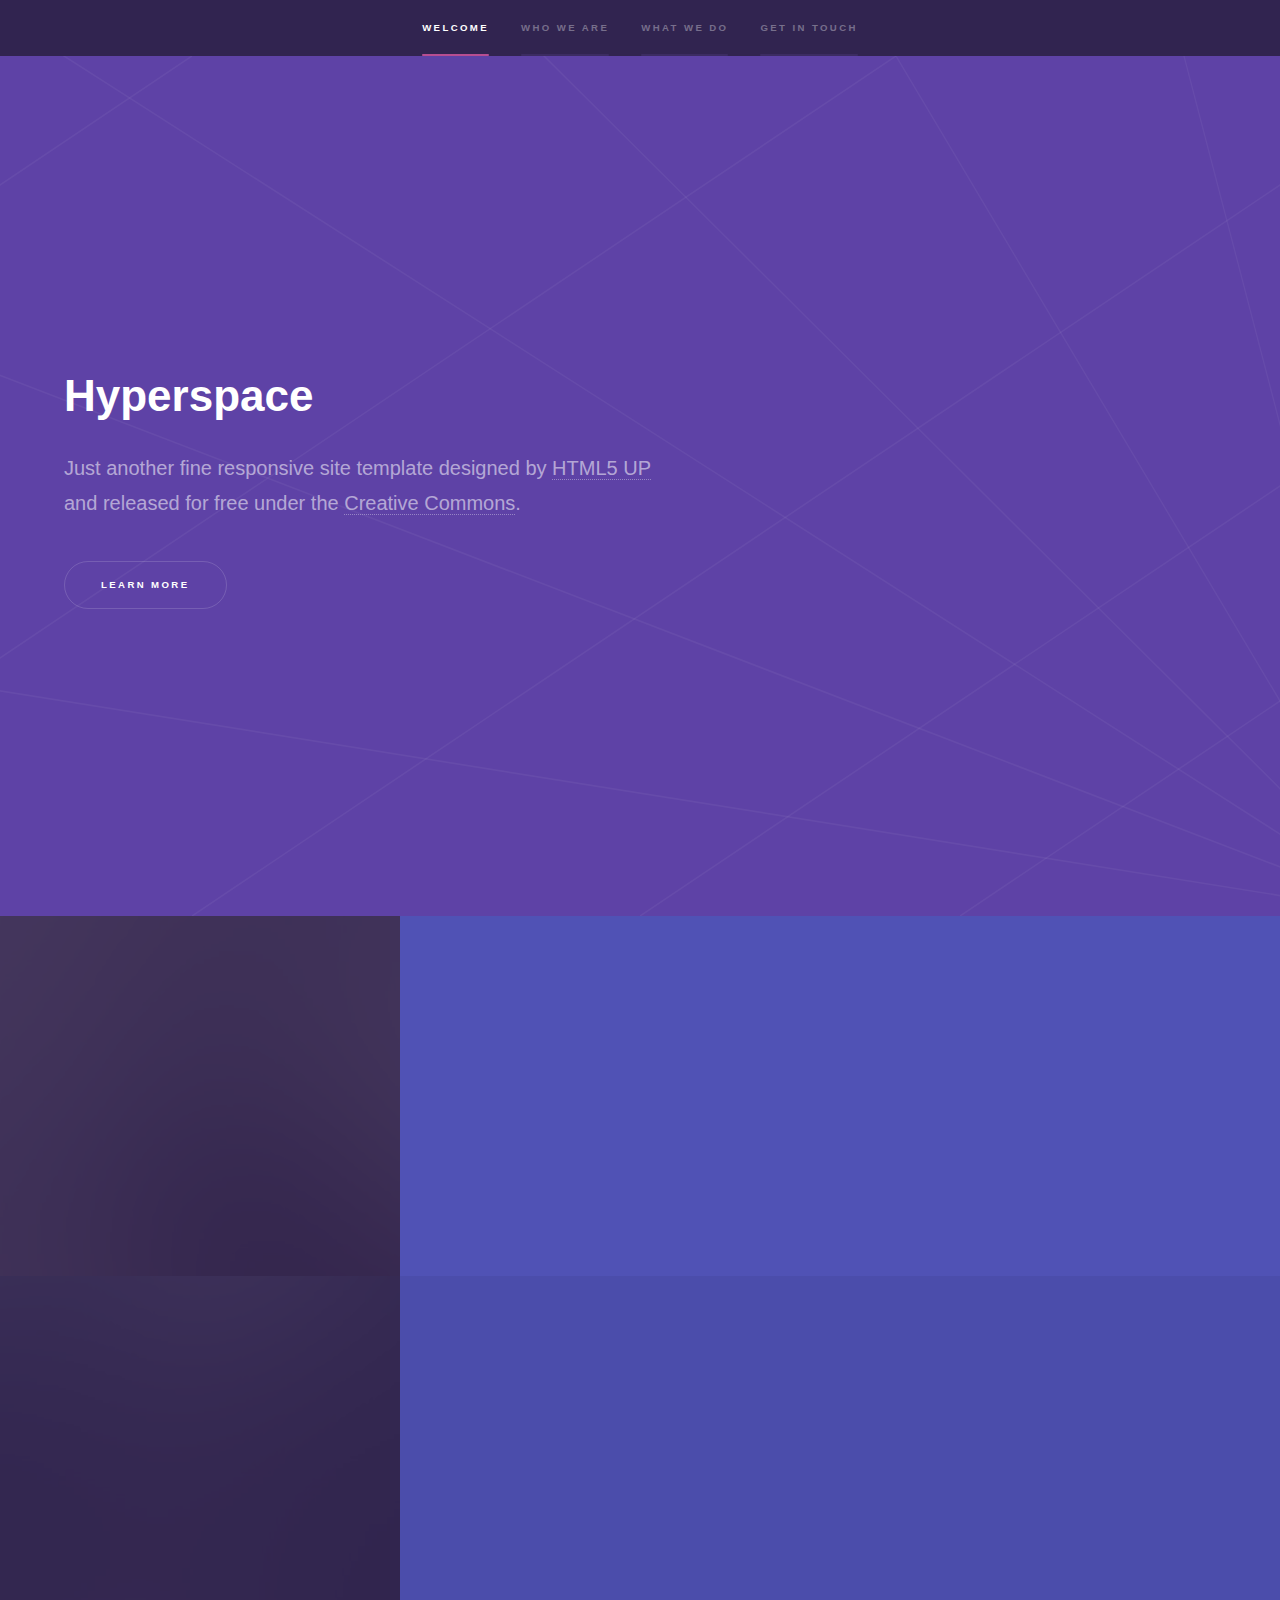
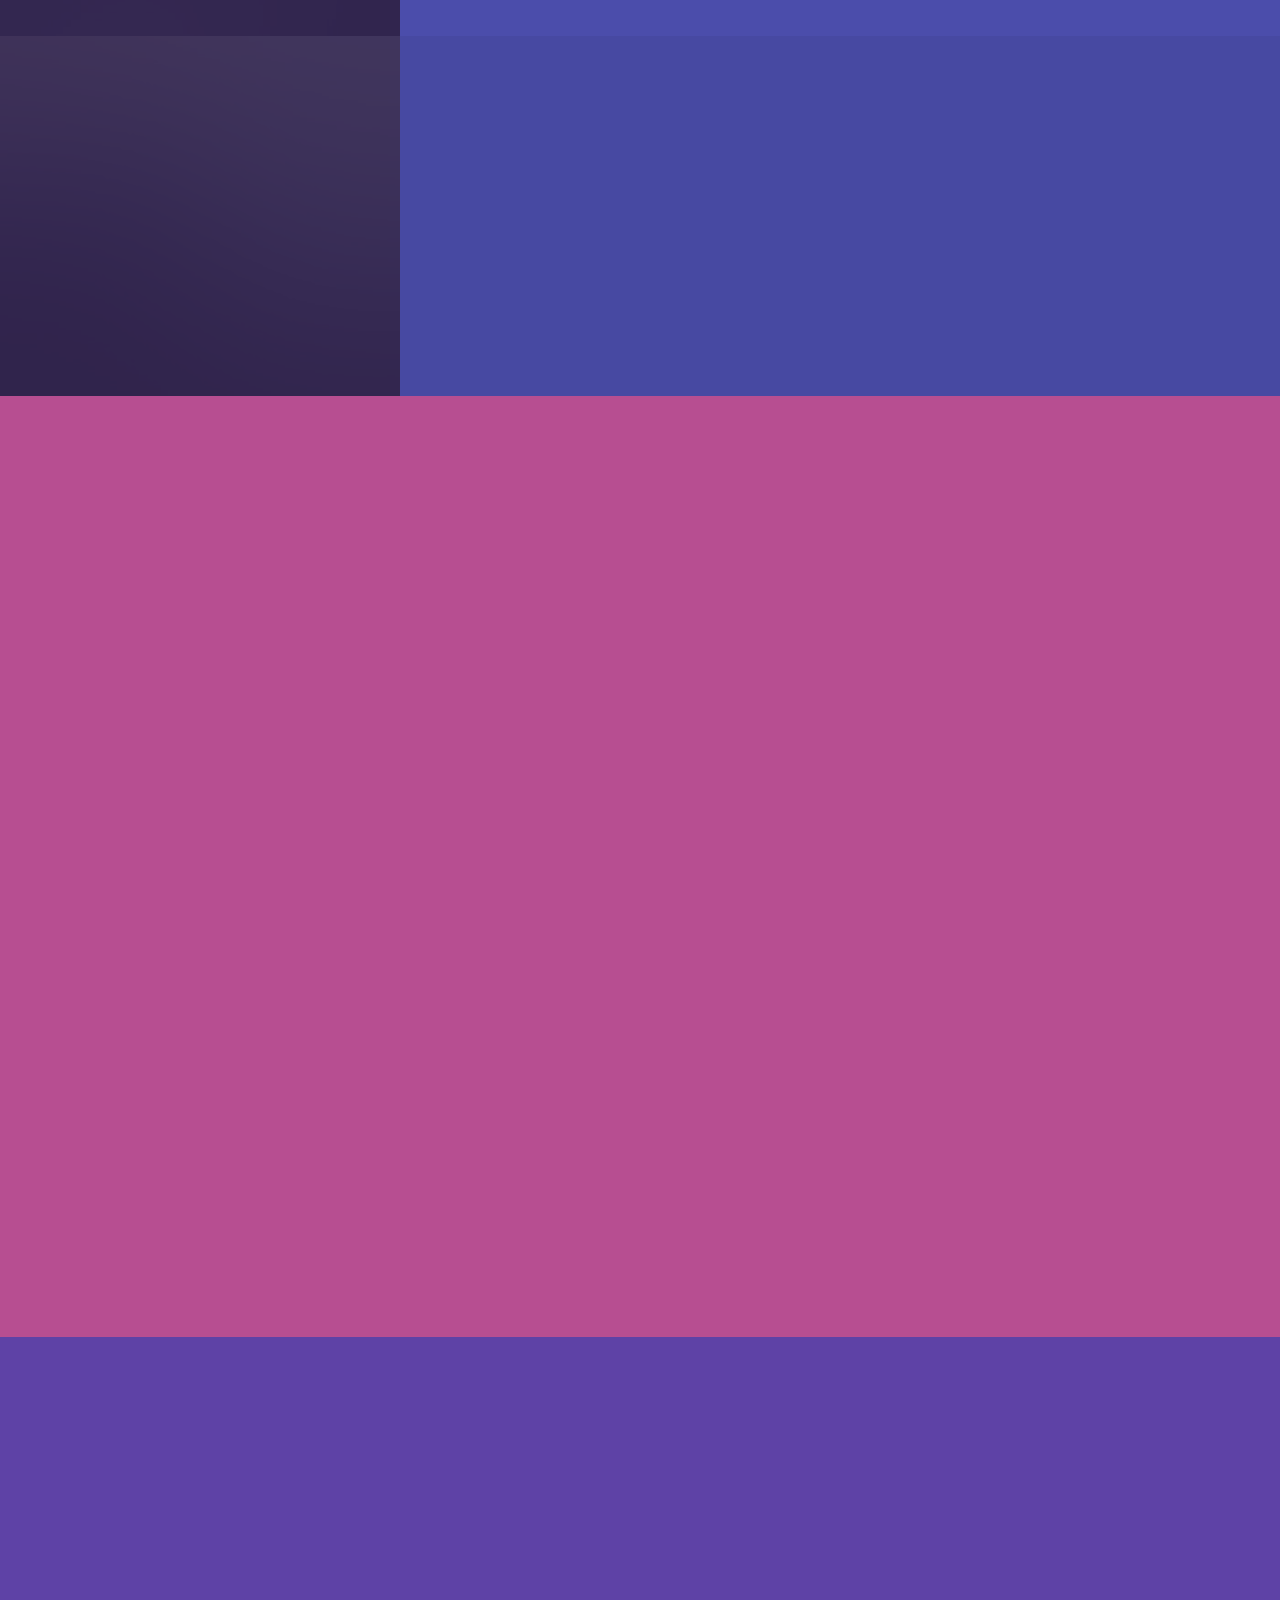
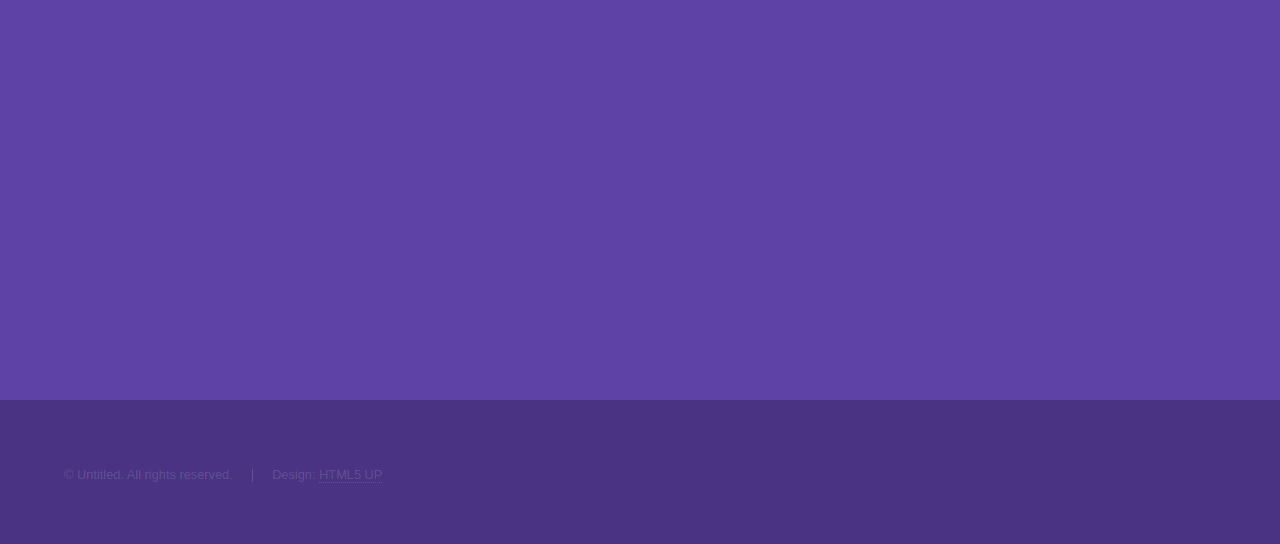
==== commit 536580f7: "initial commit - no changes to template" ====
--- a/index.html
+++ b/index.html
@@ -1,165 +1,200 @@
 <!DOCTYPE HTML>
 <!--
-	Spectral by HTML5 UP
+	Hyperspace by HTML5 UP
 	html5up.net | @ajlkn
 	Free for personal and commercial use under the CCA 3.0 license (html5up.net/license)
 -->
 <html>
 	<head>
-		<title>Spectral by HTML5 UP</title>
+		<title>Hyperspace by HTML5 UP</title>
 		<meta charset="utf-8" />
 		<meta name="viewport" content="width=device-width, initial-scale=1, user-scalable=no" />
 		<link rel="stylesheet" href="assets/css/main.css" />
 		<noscript><link rel="stylesheet" href="assets/css/noscript.css" /></noscript>
 	</head>
-	<body class="landing is-preload">
-
-		<!-- Page Wrapper -->
-			<div id="page-wrapper">
-
-				<!-- Header -->
-					<header id="header" class="alt">
-						<h1><a href="index.html">Spectral</a></h1>
-						<nav id="nav">
-							<ul>
-								<li class="special">
-									<a href="#menu" class="menuToggle"><span>Menu</span></a>
-									<div id="menu">
-										<ul>
-											<li><a href="index.html">Home</a></li>
-											<li><a href="generic.html">Generic</a></li>
-											<li><a href="elements.html">Elements</a></li>
-											<li><a href="#">Sign Up</a></li>
-											<li><a href="#">Log In</a></li>
-										</ul>
-									</div>
-								</li>
-							</ul>
-						</nav>
-					</header>
-
-				<!-- Banner -->
-					<section id="banner">
+	<body class="is-preload">
+
+		<!-- Sidebar -->
+			<section id="sidebar">
+				<div class="inner">
+					<nav>
+						<ul>
+							<li><a href="#intro">Welcome</a></li>
+							<li><a href="#one">Who we are</a></li>
+							<li><a href="#two">What we do</a></li>
+							<li><a href="#three">Get in touch</a></li>
+						</ul>
+					</nav>
+				</div>
+			</section>
+
+		<!-- Wrapper -->
+			<div id="wrapper">
+
+				<!-- Intro -->
+					<section id="intro" class="wrapper style1 fullscreen fade-up">
 						<div class="inner">
-							<h2>Spectral</h2>
-							<p>Another fine responsive<br />
-							site template freebie<br />
-							crafted by <a href="http://html5up.net">HTML5 UP</a>.</p>
-							<ul class="actions special">
-								<li><a href="#" class="button primary">Activate</a></li>
+							<h1>Hyperspace</h1>
+							<p>Just another fine responsive site template designed by <a href="http://html5up.net">HTML5 UP</a><br />
+							and released for free under the <a href="http://html5up.net/license">Creative Commons</a>.</p>
+							<ul class="actions">
+								<li><a href="#one" class="button scrolly">Learn more</a></li>
 							</ul>
 						</div>
-						<a href="#one" class="more scrolly">Learn More</a>
 					</section>
 
 				<!-- One -->
-					<section id="one" class="wrapper style1 special">
+					<section id="one" class="wrapper style2 spotlights">
+						<section>
+							<a href="#" class="image"><img src="images/pic01.jpg" alt="" data-position="center center" /></a>
+							<div class="content">
+								<div class="inner">
+									<h2>Sed ipsum dolor</h2>
+									<p>Phasellus convallis elit id ullamcorper pulvinar. Duis aliquam turpis mauris, eu ultricies erat malesuada quis. Aliquam dapibus.</p>
+									<ul class="actions">
+										<li><a href="generic.html" class="button">Learn more</a></li>
+									</ul>
+								</div>
+							</div>
+						</section>
+						<section>
+							<a href="#" class="image"><img src="images/pic02.jpg" alt="" data-position="top center" /></a>
+							<div class="content">
+								<div class="inner">
+									<h2>Feugiat consequat</h2>
+									<p>Phasellus convallis elit id ullamcorper pulvinar. Duis aliquam turpis mauris, eu ultricies erat malesuada quis. Aliquam dapibus.</p>
+									<ul class="actions">
+										<li><a href="generic.html" class="button">Learn more</a></li>
+									</ul>
+								</div>
+							</div>
+						</section>
+						<section>
+							<a href="#" class="image"><img src="images/pic03.jpg" alt="" data-position="25% 25%" /></a>
+							<div class="content">
+								<div class="inner">
+									<h2>Ultricies aliquam</h2>
+									<p>Phasellus convallis elit id ullamcorper pulvinar. Duis aliquam turpis mauris, eu ultricies erat malesuada quis. Aliquam dapibus.</p>
+									<ul class="actions">
+										<li><a href="generic.html" class="button">Learn more</a></li>
+									</ul>
+								</div>
+							</div>
+						</section>
+					</section>
+
+				<!-- Two -->
+					<section id="two" class="wrapper style3 fade-up">
 						<div class="inner">
-							<header class="major">
-								<h2>Arcu aliquet vel lobortis ata nisl<br />
-								eget augue amet aliquet nisl cep donec</h2>
-								<p>Aliquam ut ex ut augue consectetur interdum. Donec amet imperdiet eleifend<br />
-								fringilla tincidunt. Nullam dui leo Aenean mi ligula, rhoncus ullamcorper.</p>
-							</header>
-							<ul class="icons major">
-								<li><span class="icon fa-gem major style1"><span class="label">Lorem</span></span></li>
-								<li><span class="icon fa-heart major style2"><span class="label">Ipsum</span></span></li>
-								<li><span class="icon solid fa-code major style3"><span class="label">Dolor</span></span></li>
+							<h2>What we do</h2>
+							<p>Phasellus convallis elit id ullamcorper pulvinar. Duis aliquam turpis mauris, eu ultricies erat malesuada quis. Aliquam dapibus, lacus eget hendrerit bibendum, urna est aliquam sem, sit amet imperdiet est velit quis lorem.</p>
+							<div class="features">
+								<section>
+									<span class="icon solid major fa-code"></span>
+									<h3>Lorem ipsum amet</h3>
+									<p>Phasellus convallis elit id ullam corper amet et pulvinar. Duis aliquam turpis mauris, sed ultricies erat dapibus.</p>
+								</section>
+								<section>
+									<span class="icon solid major fa-lock"></span>
+									<h3>Aliquam sed nullam</h3>
+									<p>Phasellus convallis elit id ullam corper amet et pulvinar. Duis aliquam turpis mauris, sed ultricies erat dapibus.</p>
+								</section>
+								<section>
+									<span class="icon solid major fa-cog"></span>
+									<h3>Sed erat ullam corper</h3>
+									<p>Phasellus convallis elit id ullam corper amet et pulvinar. Duis aliquam turpis mauris, sed ultricies erat dapibus.</p>
+								</section>
+								<section>
+									<span class="icon solid major fa-desktop"></span>
+									<h3>Veroeros quis lorem</h3>
+									<p>Phasellus convallis elit id ullam corper amet et pulvinar. Duis aliquam turpis mauris, sed ultricies erat dapibus.</p>
+								</section>
+								<section>
+									<span class="icon solid major fa-link"></span>
+									<h3>Urna quis bibendum</h3>
+									<p>Phasellus convallis elit id ullam corper amet et pulvinar. Duis aliquam turpis mauris, sed ultricies erat dapibus.</p>
+								</section>
+								<section>
+									<span class="icon major fa-gem"></span>
+									<h3>Aliquam urna dapibus</h3>
+									<p>Phasellus convallis elit id ullam corper amet et pulvinar. Duis aliquam turpis mauris, sed ultricies erat dapibus.</p>
+								</section>
+							</div>
+							<ul class="actions">
+								<li><a href="generic.html" class="button">Learn more</a></li>
 							</ul>
 						</div>
 					</section>
 
-				<!-- Two -->
-					<section id="two" class="wrapper alt style2">
-						<section class="spotlight">
-							<div class="image"><img src="images/pic01.jpg" alt="" /></div><div class="content">
-								<h2>Magna primis lobortis<br />
-								sed ullamcorper</h2>
-								<p>Aliquam ut ex ut augue consectetur interdum. Donec hendrerit imperdiet. Mauris eleifend fringilla nullam aenean mi ligula.</p>
-							</div>
-						</section>
-						<section class="spotlight">
-							<div class="image"><img src="images/pic02.jpg" alt="" /></div><div class="content">
-								<h2>Tortor dolore feugiat<br />
-								elementum magna</h2>
-								<p>Aliquam ut ex ut augue consectetur interdum. Donec hendrerit imperdiet. Mauris eleifend fringilla nullam aenean mi ligula.</p>
-							</div>
-						</section>
-						<section class="spotlight">
-							<div class="image"><img src="images/pic03.jpg" alt="" /></div><div class="content">
-								<h2>Augue eleifend aliquet<br />
-								sed condimentum</h2>
-								<p>Aliquam ut ex ut augue consectetur interdum. Donec hendrerit imperdiet. Mauris eleifend fringilla nullam aenean mi ligula.</p>
-							</div>
-						</section>
-					</section>
-
 				<!-- Three -->
-					<section id="three" class="wrapper style3 special">
+					<section id="three" class="wrapper style1 fade-up">
 						<div class="inner">
-							<header class="major">
-								<h2>Accumsan mus tortor nunc aliquet</h2>
-								<p>Aliquam ut ex ut augue consectetur interdum. Donec amet imperdiet eleifend<br />
-								fringilla tincidunt. Nullam dui leo Aenean mi ligula, rhoncus ullamcorper.</p>
-							</header>
-							<ul class="features">
-								<li class="icon fa-paper-plane">
-									<h3>Arcu accumsan</h3>
-									<p>Augue consectetur sed interdum imperdiet et ipsum. Mauris lorem tincidunt nullam amet leo Aenean ligula consequat consequat.</p>
-								</li>
-								<li class="icon solid fa-laptop">
-									<h3>Ac Augue Eget</h3>
-									<p>Augue consectetur sed interdum imperdiet et ipsum. Mauris lorem tincidunt nullam amet leo Aenean ligula consequat consequat.</p>
-								</li>
-								<li class="icon solid fa-code">
-									<h3>Mus Scelerisque</h3>
-									<p>Augue consectetur sed interdum imperdiet et ipsum. Mauris lorem tincidunt nullam amet leo Aenean ligula consequat consequat.</p>
-								</li>
-								<li class="icon solid fa-headphones-alt">
-									<h3>Mauris Imperdiet</h3>
-									<p>Augue consectetur sed interdum imperdiet et ipsum. Mauris lorem tincidunt nullam amet leo Aenean ligula consequat consequat.</p>
-								</li>
-								<li class="icon fa-heart">
-									<h3>Aenean Primis</h3>
-									<p>Augue consectetur sed interdum imperdiet et ipsum. Mauris lorem tincidunt nullam amet leo Aenean ligula consequat consequat.</p>
-								</li>
-								<li class="icon fa-flag">
-									<h3>Tortor Ut</h3>
-									<p>Augue consectetur sed interdum imperdiet et ipsum. Mauris lorem tincidunt nullam amet leo Aenean ligula consequat consequat.</p>
-								</li>
-							</ul>
+							<h2>Get in touch</h2>
+							<p>Phasellus convallis elit id ullamcorper pulvinar. Duis aliquam turpis mauris, eu ultricies erat malesuada quis. Aliquam dapibus, lacus eget hendrerit bibendum, urna est aliquam sem, sit amet imperdiet est velit quis lorem.</p>
+							<div class="split style1">
+								<section>
+									<form method="post" action="#">
+										<div class="fields">
+											<div class="field half">
+												<label for="name">Name</label>
+												<input type="text" name="name" id="name" />
+											</div>
+											<div class="field half">
+												<label for="email">Email</label>
+												<input type="text" name="email" id="email" />
+											</div>
+											<div class="field">
+												<label for="message">Message</label>
+												<textarea name="message" id="message" rows="5"></textarea>
+											</div>
+										</div>
+										<ul class="actions">
+											<li><a href="" class="button submit">Send Message</a></li>
+										</ul>
+									</form>
+								</section>
+								<section>
+									<ul class="contact">
+										<li>
+											<h3>Address</h3>
+											<span>12345 Somewhere Road #654<br />
+											Nashville, TN 00000-0000<br />
+											USA</span>
+										</li>
+										<li>
+											<h3>Email</h3>
+											<a href="#">user@untitled.tld</a>
+										</li>
+										<li>
+											<h3>Phone</h3>
+											<span>(000) 000-0000</span>
+										</li>
+										<li>
+											<h3>Social</h3>
+											<ul class="icons">
+												<li><a href="#" class="icon brands fa-twitter"><span class="label">Twitter</span></a></li>
+												<li><a href="#" class="icon brands fa-facebook-f"><span class="label">Facebook</span></a></li>
+												<li><a href="#" class="icon brands fa-github"><span class="label">GitHub</span></a></li>
+												<li><a href="#" class="icon brands fa-instagram"><span class="label">Instagram</span></a></li>
+												<li><a href="#" class="icon brands fa-linkedin-in"><span class="label">LinkedIn</span></a></li>
+											</ul>
+										</li>
+									</ul>
+								</section>
+							</div>
 						</div>
 					</section>
 
-				<!-- CTA -->
-					<section id="cta" class="wrapper style4">
-						<div class="inner">
-							<header>
-								<h2>Arcue ut vel commodo</h2>
-								<p>Aliquam ut ex ut augue consectetur interdum endrerit imperdiet amet eleifend fringilla.</p>
-							</header>
-							<ul class="actions stacked">
-								<li><a href="#" class="button fit primary">Activate</a></li>
-								<li><a href="#" class="button fit">Learn More</a></li>
-							</ul>
-						</div>
-					</section>
-
-				<!-- Footer -->
-					<footer id="footer">
-						<ul class="icons">
-							<li><a href="#" class="icon brands fa-twitter"><span class="label">Twitter</span></a></li>
-							<li><a href="#" class="icon brands fa-facebook-f"><span class="label">Facebook</span></a></li>
-							<li><a href="#" class="icon brands fa-instagram"><span class="label">Instagram</span></a></li>
-							<li><a href="#" class="icon brands fa-dribbble"><span class="label">Dribbble</span></a></li>
-							<li><a href="#" class="icon solid fa-envelope"><span class="label">Email</span></a></li>
-						</ul>
-						<ul class="copyright">
-							<li>&copy; Untitled</li><li>Design: <a href="http://html5up.net">HTML5 UP</a></li>
-						</ul>
-					</footer>
-
 			</div>
+
+		<!-- Footer -->
+			<footer id="footer" class="wrapper style1-alt">
+				<div class="inner">
+					<ul class="menu">
+						<li>&copy; Untitled. All rights reserved.</li><li>Design: <a href="http://html5up.net">HTML5 UP</a></li>
+					</ul>
+				</div>
+			</footer>
 
 		<!-- Scripts -->
 			<script src="assets/js/jquery.min.js"></script>
--- a/assets/css/main.css
+++ b/assets/css/main.css
@@ -1,8 +1,7 @@
 @import url(fontawesome-all.min.css);
-@import url("https://fonts.googleapis.com/css?family=Open+Sans:400,400italic,600,600italic,800,800italic");
 
 /*
-	Spectral by HTML5 UP
+	Hyperspace by HTML5 UP
 	html5up.net | @ajlkn
 	Free for personal and commercial use under the CCA 3.0 license (html5up.net/license)
 */
@@ -78,6 +77,18 @@
 		width: device-width;
 	}
 
+	body {
+		-ms-overflow-style: scrollbar;
+	}
+
+	@media screen and (max-width: 480px) {
+
+		html, body {
+			min-width: 320px;
+		}
+
+	}
+
 	html {
 		box-sizing: border-box;
 	}
@@ -87,7 +98,7 @@
 	}
 
 	body {
-		background: #2e3842;
+		background: #312450;
 	}
 
 		body.is-preload *, body.is-preload *:before, body.is-preload *:after {
@@ -101,13 +112,14 @@
 			transition: none !important;
 		}
 
+/* Type */
+
 	body, input, select, textarea {
-		color: #fff;
-		font-family: "Open Sans", Helvetica, sans-serif;
-		font-size: 15pt;
-		font-weight: 400;
-		letter-spacing: 0.075em;
-		line-height: 1.65em;
+		color: rgba(255, 255, 255, 0.55);
+		font-family: Arial, Helvetica, sans-serif;
+		font-size: 16.5pt;
+		font-weight: normal;
+		line-height: 1.75;
 	}
 
 		@media screen and (max-width: 1680px) {
@@ -126,11 +138,10 @@
 
 		}
 
-		@media screen and (max-width: 736px) {
+		@media screen and (max-width: 360px) {
 
 			body, input, select, textarea {
 				font-size: 11pt;
-				letter-spacing: 0.0375em;
 			}
 
 		}
@@ -140,18 +151,19 @@
 		-webkit-transition: color 0.2s ease, border-bottom-color 0.2s ease;
 		-ms-transition: color 0.2s ease, border-bottom-color 0.2s ease;
 		transition: color 0.2s ease, border-bottom-color 0.2s ease;
-		border-bottom: dotted 1px;
+		border-bottom: dotted 1px rgba(255, 255, 255, 0.35);
 		color: inherit;
 		text-decoration: none;
 	}
 
 		a:hover {
 			border-bottom-color: transparent;
+			color: #ffffff;
 		}
 
 	strong, b {
-		color: #fff;
-		font-weight: 600;
+		color: #ffffff;
+		font-weight: bold;
 	}
 
 	em, i {
@@ -163,12 +175,10 @@
 	}
 
 	h1, h2, h3, h4, h5, h6 {
-		color: #fff;
-		font-weight: 800;
-		letter-spacing: 0.225em;
-		line-height: 1em;
-		margin: 0 0 1em 0;
-		text-transform: uppercase;
+		color: #ffffff;
+		font-weight: bold;
+		line-height: 1.5;
+		margin: 0 0 0.5em 0;
 	}
 
 		h1 a, h2 a, h3 a, h4 a, h5 a, h6 a {
@@ -176,47 +186,80 @@
 			text-decoration: none;
 		}
 
+	h1 {
+		font-size: 2.75em;
+	}
+
+		h1.major {
+			margin: 0 0 1.3em 0;
+			position: relative;
+			padding-bottom: 0.35em;
+		}
+
+			h1.major:after {
+				background-image: -moz-linear-gradient(to right, #5e42a6, #b74e91);
+				background-image: -webkit-linear-gradient(to right, #5e42a6, #b74e91);
+				background-image: -ms-linear-gradient(to right, #5e42a6, #b74e91);
+				background-image: linear-gradient(to right, #5e42a6, #b74e91);
+				-moz-transition: max-width 0.2s ease;
+				-webkit-transition: max-width 0.2s ease;
+				-ms-transition: max-width 0.2s ease;
+				transition: max-width 0.2s ease;
+				border-radius: 0.2em;
+				bottom: 0;
+				content: '';
+				height: 0.05em;
+				position: absolute;
+				right: 0;
+				width: 100%;
+			}
+
 	h2 {
-		font-size: 1.35em;
-		line-height: 1.75em;
-	}
-
-		@media screen and (max-width: 736px) {
-
-			h2 {
-				font-size: 1.1em;
-				line-height: 1.65em;
-			}
-
-		}
+		font-size: 1.75em;
+	}
 
 	h3 {
-		font-size: 1.15em;
-		line-height: 1.75em;
-	}
-
-		@media screen and (max-width: 736px) {
-
-			h3 {
-				font-size: 1em;
-				line-height: 1.65em;
-			}
-
-		}
+		font-size: 1.1em;
+	}
 
 	h4 {
 		font-size: 1em;
-		line-height: 1.5em;
 	}
 
 	h5 {
 		font-size: 0.8em;
-		line-height: 1.5em;
 	}
 
 	h6 {
-		font-size: 0.7em;
-		line-height: 1.5em;
+		font-size: 0.6em;
+	}
+
+	@media screen and (max-width: 736px) {
+
+		h1 {
+			font-size: 2em;
+		}
+
+		h2 {
+			font-size: 1.25em;
+		}
+
+		h3 {
+			font-size: 1em;
+		}
+
+		h4 {
+			font-size: 0.8em;
+		}
+
+		h5 {
+			font-size: 0.6em;
+		}
+
+		h6 {
+			font-size: 0.6em;
+		}
+
 	}
 
 	sub {
@@ -231,29 +274,19 @@
 		top: -0.5em;
 	}
 
-	hr {
-		border: 0;
-		border-bottom: solid 2px #fff;
-		margin: 3em 0;
-	}
-
-		hr.major {
-			margin: 4.5em 0;
-		}
-
 	blockquote {
-		border-left: solid 4px #fff;
+		border-left: solid 4px rgba(255, 255, 255, 0.15);
 		font-style: italic;
 		margin: 0 0 2em 0;
 		padding: 0.5em 0 0.5em 2em;
 	}
 
 	code {
-		background: rgba(144, 144, 144, 0.25);
-		border-radius: 3px;
+		background: rgba(255, 255, 255, 0.05);
+		border-radius: 0.25em;
+		border: solid 1px rgba(255, 255, 255, 0.15);
 		font-family: "Courier New", monospace;
 		font-size: 0.9em;
-		letter-spacing: 0;
 		margin: 0 0.25em;
 		padding: 0.25em 0.65em;
 	}
@@ -272,6 +305,16 @@
 			overflow-x: auto;
 		}
 
+	hr {
+		border: 0;
+		border-bottom: solid 1px rgba(255, 255, 255, 0.15);
+		margin: 2em 0;
+	}
+
+		hr.major {
+			margin: 3em 0;
+		}
+
 	.align-left {
 		text-align: left;
 	}
@@ -1752,65 +1795,430 @@
 
 		}
 
-/* Section/Article */
-
-	section.special, article.special {
+/* Box */
+
+	.box {
+		border-radius: 0.25em;
+		border: solid 1px rgba(255, 255, 255, 0.15);
+		margin-bottom: 2em;
+		padding: 1.5em;
+	}
+
+		.box > :last-child,
+		.box > :last-child > :last-child,
+		.box > :last-child > :last-child > :last-child {
+			margin-bottom: 0;
+		}
+
+		.box.alt {
+			border: 0;
+			border-radius: 0;
+			padding: 0;
+		}
+
+/* Button */
+
+	input[type="submit"],
+	input[type="reset"],
+	input[type="button"],
+	button,
+	.button {
+		-moz-appearance: none;
+		-webkit-appearance: none;
+		-ms-appearance: none;
+		appearance: none;
+		-moz-transition: border-color 0.2s ease;
+		-webkit-transition: border-color 0.2s ease;
+		-ms-transition: border-color 0.2s ease;
+		transition: border-color 0.2s ease;
+		background-color: transparent;
+		border: solid 1px !important;
+		border-color: rgba(255, 255, 255, 0.15) !important;
+		border-radius: 3em;
+		color: #ffffff !important;
+		cursor: pointer;
+		display: inline-block;
+		font-size: 0.6em;
+		font-weight: bold;
+		height: calc(4.75em + 2px);
+		letter-spacing: 0.25em;
+		line-height: 4.75em;
+		outline: 0;
+		padding: 0 3.75em;
+		position: relative;
 		text-align: center;
-	}
-
-	header p {
-		color: rgba(255, 255, 255, 0.5);
-		position: relative;
-		top: -0.25em;
-	}
-
-	header h3 + p {
-		font-size: 1.1em;
-	}
-
-	header h4 + p,
-	header h5 + p,
-	header h6 + p {
-		font-size: 0.9em;
-	}
-
-	header.major {
-		margin: 0 0 3.5em 0;
-	}
-
-		header.major h2, header.major h3, header.major h4, header.major h5, header.major h6 {
-			border-bottom: solid 2px #fff;
-			display: inline-block;
-			padding-bottom: 1em;
+		text-decoration: none;
+		text-transform: uppercase;
+		white-space: nowrap;
+	}
+
+		input[type="submit"]:after,
+		input[type="reset"]:after,
+		input[type="button"]:after,
+		button:after,
+		.button:after {
+			-moz-transform: scale(0.25);
+			-webkit-transform: scale(0.25);
+			-ms-transform: scale(0.25);
+			transform: scale(0.25);
+			pointer-events: none;
+			-moz-transition: opacity 0.2s ease, -moz-transform 0.2s ease;
+			-webkit-transition: opacity 0.2s ease, -webkit-transform 0.2s ease;
+			-ms-transition: opacity 0.2s ease, -ms-transform 0.2s ease;
+			transition: opacity 0.2s ease, transform 0.2s ease;
+			background: #ffffff;
+			border-radius: 3em;
+			content: '';
+			height: 100%;
+			left: 0;
+			opacity: 0;
+			position: absolute;
+			top: 0;
+			width: 100%;
+		}
+
+		input[type="submit"].icon:before,
+		input[type="reset"].icon:before,
+		input[type="button"].icon:before,
+		button.icon:before,
+		.button.icon:before {
+			margin-right: 0.75em;
+		}
+
+		input[type="submit"].fit,
+		input[type="reset"].fit,
+		input[type="button"].fit,
+		button.fit,
+		.button.fit {
+			width: 100%;
+		}
+
+		input[type="submit"].small,
+		input[type="reset"].small,
+		input[type="button"].small,
+		button.small,
+		.button.small {
+			font-size: 0.4em;
+		}
+
+		input[type="submit"].large,
+		input[type="reset"].large,
+		input[type="button"].large,
+		button.large,
+		.button.large {
+			font-size: 0.8em;
+		}
+
+		input[type="submit"].primary,
+		input[type="reset"].primary,
+		input[type="button"].primary,
+		button.primary,
+		.button.primary {
+			background-color: #ffffff;
+			color: #312450 !important;
+		}
+
+			input[type="submit"].primary:after,
+			input[type="reset"].primary:after,
+			input[type="button"].primary:after,
+			button.primary:after,
+			.button.primary:after {
+				display: none;
+			}
+
+		input[type="submit"].disabled, input[type="submit"]:disabled,
+		input[type="reset"].disabled,
+		input[type="reset"]:disabled,
+		input[type="button"].disabled,
+		input[type="button"]:disabled,
+		button.disabled,
+		button:disabled,
+		.button.disabled,
+		.button:disabled {
+			cursor: default;
+			opacity: 0.5;
+			pointer-events: none;
+		}
+
+		input[type="submit"]:hover,
+		input[type="reset"]:hover,
+		input[type="button"]:hover,
+		button:hover,
+		.button:hover {
+			border-color: rgba(255, 255, 255, 0.55) !important;
+		}
+
+			input[type="submit"]:hover:after,
+			input[type="reset"]:hover:after,
+			input[type="button"]:hover:after,
+			button:hover:after,
+			.button:hover:after {
+				opacity: 0.05;
+				-moz-transform: scale(1);
+				-webkit-transform: scale(1);
+				-ms-transform: scale(1);
+				transform: scale(1);
+			}
+
+			input[type="submit"]:hover:active,
+			input[type="reset"]:hover:active,
+			input[type="button"]:hover:active,
+			button:hover:active,
+			.button:hover:active {
+				border-color: #ffffff !important;
+			}
+
+				input[type="submit"]:hover:active:after,
+				input[type="reset"]:hover:active:after,
+				input[type="button"]:hover:active:after,
+				button:hover:active:after,
+				.button:hover:active:after {
+					opacity: 0.1;
+				}
+
+/* Features */
+
+	.features {
+		display: -moz-flex;
+		display: -webkit-flex;
+		display: -ms-flex;
+		display: flex;
+		-moz-flex-wrap: wrap;
+		-webkit-flex-wrap: wrap;
+		-ms-flex-wrap: wrap;
+		flex-wrap: wrap;
+		border-radius: 0.25em;
+		border: solid 1px rgba(255, 255, 255, 0.15);
+		background: rgba(255, 255, 255, 0.05);
+		margin: 0 0 2em 0;
+	}
+
+		.features section {
+			padding: 3.5em 3em 1em 7em ;
+			width: 50%;
+			border-top: solid 1px rgba(255, 255, 255, 0.15);
 			position: relative;
 		}
 
-			header.major h2:after, header.major h3:after, header.major h4:after, header.major h5:after, header.major h6:after {
-				content: '';
+			.features section:nth-child(-n + 2) {
+				border-top-width: 0;
+			}
+
+			.features section:nth-child(2n) {
+				border-left: solid 1px rgba(255, 255, 255, 0.15);
+			}
+
+			.features section .icon {
+				-moz-transition: opacity 0.5s ease, -moz-transform 0.5s ease;
+				-webkit-transition: opacity 0.5s ease, -webkit-transform 0.5s ease;
+				-ms-transition: opacity 0.5s ease, -ms-transform 0.5s ease;
+				transition: opacity 0.5s ease, transform 0.5s ease;
+				-moz-transition-delay: 1s;
+				-webkit-transition-delay: 1s;
+				-ms-transition-delay: 1s;
+				transition-delay: 1s;
+				-moz-transform: scale(1);
+				-webkit-transform: scale(1);
+				-ms-transform: scale(1);
+				transform: scale(1);
+				position: absolute;
+				left: 3em;
+				top: 3em;
+				opacity: 1;
+			}
+
+			.features section:nth-child(1) .icon {
+				-moz-transition-delay: 0.15s;
+				-webkit-transition-delay: 0.15s;
+				-ms-transition-delay: 0.15s;
+				transition-delay: 0.15s;
+			}
+
+			.features section:nth-child(2) .icon {
+				-moz-transition-delay: 0.3s;
+				-webkit-transition-delay: 0.3s;
+				-ms-transition-delay: 0.3s;
+				transition-delay: 0.3s;
+			}
+
+			.features section:nth-child(3) .icon {
+				-moz-transition-delay: 0.45s;
+				-webkit-transition-delay: 0.45s;
+				-ms-transition-delay: 0.45s;
+				transition-delay: 0.45s;
+			}
+
+			.features section:nth-child(4) .icon {
+				-moz-transition-delay: 0.6s;
+				-webkit-transition-delay: 0.6s;
+				-ms-transition-delay: 0.6s;
+				transition-delay: 0.6s;
+			}
+
+			.features section:nth-child(5) .icon {
+				-moz-transition-delay: 0.75s;
+				-webkit-transition-delay: 0.75s;
+				-ms-transition-delay: 0.75s;
+				transition-delay: 0.75s;
+			}
+
+			.features section:nth-child(6) .icon {
+				-moz-transition-delay: 0.9s;
+				-webkit-transition-delay: 0.9s;
+				-ms-transition-delay: 0.9s;
+				transition-delay: 0.9s;
+			}
+
+			.features section:nth-child(7) .icon {
+				-moz-transition-delay: 1.05s;
+				-webkit-transition-delay: 1.05s;
+				-ms-transition-delay: 1.05s;
+				transition-delay: 1.05s;
+			}
+
+			.features section:nth-child(8) .icon {
+				-moz-transition-delay: 1.2s;
+				-webkit-transition-delay: 1.2s;
+				-ms-transition-delay: 1.2s;
+				transition-delay: 1.2s;
+			}
+
+			.features section:nth-child(9) .icon {
+				-moz-transition-delay: 1.35s;
+				-webkit-transition-delay: 1.35s;
+				-ms-transition-delay: 1.35s;
+				transition-delay: 1.35s;
+			}
+
+			.features section:nth-child(10) .icon {
+				-moz-transition-delay: 1.5s;
+				-webkit-transition-delay: 1.5s;
+				-ms-transition-delay: 1.5s;
+				transition-delay: 1.5s;
+			}
+
+			.features section:nth-child(11) .icon {
+				-moz-transition-delay: 1.65s;
+				-webkit-transition-delay: 1.65s;
+				-ms-transition-delay: 1.65s;
+				transition-delay: 1.65s;
+			}
+
+			.features section:nth-child(12) .icon {
+				-moz-transition-delay: 1.8s;
+				-webkit-transition-delay: 1.8s;
+				-ms-transition-delay: 1.8s;
+				transition-delay: 1.8s;
+			}
+
+			.features section:nth-child(13) .icon {
+				-moz-transition-delay: 1.95s;
+				-webkit-transition-delay: 1.95s;
+				-ms-transition-delay: 1.95s;
+				transition-delay: 1.95s;
+			}
+
+			.features section:nth-child(14) .icon {
+				-moz-transition-delay: 2.1s;
+				-webkit-transition-delay: 2.1s;
+				-ms-transition-delay: 2.1s;
+				transition-delay: 2.1s;
+			}
+
+			.features section:nth-child(15) .icon {
+				-moz-transition-delay: 2.25s;
+				-webkit-transition-delay: 2.25s;
+				-ms-transition-delay: 2.25s;
+				transition-delay: 2.25s;
+			}
+
+			.features section:nth-child(16) .icon {
+				-moz-transition-delay: 2.4s;
+				-webkit-transition-delay: 2.4s;
+				-ms-transition-delay: 2.4s;
+				transition-delay: 2.4s;
+			}
+
+			.features section:nth-child(17) .icon {
+				-moz-transition-delay: 2.55s;
+				-webkit-transition-delay: 2.55s;
+				-ms-transition-delay: 2.55s;
+				transition-delay: 2.55s;
+			}
+
+			.features section:nth-child(18) .icon {
+				-moz-transition-delay: 2.7s;
+				-webkit-transition-delay: 2.7s;
+				-ms-transition-delay: 2.7s;
+				transition-delay: 2.7s;
+			}
+
+			.features section:nth-child(19) .icon {
+				-moz-transition-delay: 2.85s;
+				-webkit-transition-delay: 2.85s;
+				-ms-transition-delay: 2.85s;
+				transition-delay: 2.85s;
+			}
+
+			.features section:nth-child(20) .icon {
+				-moz-transition-delay: 3s;
+				-webkit-transition-delay: 3s;
+				-ms-transition-delay: 3s;
+				transition-delay: 3s;
+			}
+
+		.features.inactive section .icon {
+			-moz-transform: scale(0.5);
+			-webkit-transform: scale(0.5);
+			-ms-transform: scale(0.5);
+			transform: scale(0.5);
+			opacity: 0;
+		}
+
+		@media screen and (max-width: 980px) {
+
+			.features {
 				display: block;
-				height: 1px;
-			}
-
-		header.major p {
-			color: #fff;
-			top: 0;
+			}
+
+				.features section {
+					border-top-width: 1px !important;
+					border-left-width: 0 !important;
+					width: 100%;
+				}
+
+					.features section:first-child {
+						border-top-width: 0 !important;
+					}
+
 		}
 
 		@media screen and (max-width: 736px) {
 
-			header.major {
-				margin: 0 0 2em 0;
-			}
-
-		}
-
-	@media screen and (max-width: 980px) {
-
-		header br {
-			display: none;
-		}
-
-	}
+			.features section {
+				padding: 2.5em 1.5em 0.1em 5.5em ;
+			}
+
+				.features section .icon {
+					left: 1.5em;
+					top: 2em;
+				}
+
+		}
+
+		@media screen and (max-width: 480px) {
+
+			.features section {
+				padding: 2em 1.5em 0.1em 1.5em ;
+			}
+
+				.features section .icon {
+					left: 0;
+					position: relative;
+					top: 0;
+				}
+
+		}
 
 /* Form */
 
@@ -1818,26 +2226,97 @@
 		margin: 0 0 2em 0;
 	}
 
+		form > :last-child {
+			margin-bottom: 0;
+		}
+
+		form > .fields {
+			display: -moz-flex;
+			display: -webkit-flex;
+			display: -ms-flex;
+			display: flex;
+			-moz-flex-wrap: wrap;
+			-webkit-flex-wrap: wrap;
+			-ms-flex-wrap: wrap;
+			flex-wrap: wrap;
+			width: calc(100% + 3em);
+			margin: -1.5em 0 2em -1.5em;
+		}
+
+			form > .fields > .field {
+				-moz-flex-grow: 0;
+				-webkit-flex-grow: 0;
+				-ms-flex-grow: 0;
+				flex-grow: 0;
+				-moz-flex-shrink: 0;
+				-webkit-flex-shrink: 0;
+				-ms-flex-shrink: 0;
+				flex-shrink: 0;
+				padding: 1.5em 0 0 1.5em;
+				width: calc(100% - 1.5em);
+			}
+
+				form > .fields > .field.half {
+					width: calc(50% - 0.75em);
+				}
+
+				form > .fields > .field.third {
+					width: calc(100%/3 - 0.5em);
+				}
+
+				form > .fields > .field.quarter {
+					width: calc(25% - 0.375em);
+				}
+
+		@media screen and (max-width: 480px) {
+
+			form > .fields {
+				width: calc(100% + 3em);
+				margin: -1.5em 0 2em -1.5em;
+			}
+
+				form > .fields > .field {
+					padding: 1.5em 0 0 1.5em;
+					width: calc(100% - 1.5em);
+				}
+
+					form > .fields > .field.half {
+						width: calc(100% - 1.5em);
+					}
+
+					form > .fields > .field.third {
+						width: calc(100% - 1.5em);
+					}
+
+					form > .fields > .field.quarter {
+						width: calc(100% - 1.5em);
+					}
+
+		}
+
 	label {
-		color: #fff;
+		color: #ffffff;
+		font-weight: bold;
+		line-height: 1.5;
+		margin: 0 0 0.7em 0;
 		display: block;
-		font-size: 0.9em;
-		font-weight: 600;
-		margin: 0 0 1em 0;
+		font-size: 1.1em;
 	}
 
 	input[type="text"],
 	input[type="password"],
 	input[type="email"],
+	input[type="tel"],
 	select,
 	textarea {
 		-moz-appearance: none;
 		-webkit-appearance: none;
 		-ms-appearance: none;
 		appearance: none;
-		background-color: rgba(144, 144, 144, 0.25);
-		border-radius: 3px;
+		background: rgba(255, 255, 255, 0.05);
+		border-radius: 0.25em;
 		border: none;
+		border: solid 1px rgba(255, 255, 255, 0.15);
 		color: inherit;
 		display: block;
 		outline: 0;
@@ -1849,6 +2328,7 @@
 		input[type="text"]:invalid,
 		input[type="password"]:invalid,
 		input[type="email"]:invalid,
+		input[type="tel"]:invalid,
 		select:invalid,
 		textarea:invalid {
 			box-shadow: none;
@@ -1857,19 +2337,27 @@
 		input[type="text"]:focus,
 		input[type="password"]:focus,
 		input[type="email"]:focus,
+		input[type="tel"]:focus,
 		select:focus,
 		textarea:focus {
-			box-shadow: 0 0 0 2px #21b2a6;
+			border-color: #ffffff;
+			box-shadow: 0 0 0 1px #ffffff;
 		}
 
 	select {
-		background-size: 1.25em;
+		background-image: url("data:image/svg+xml;charset=utf8,%3Csvg xmlns='http://www.w3.org/2000/svg' width='40' height='40' preserveAspectRatio='none' viewBox='0 0 40 40'%3E%3Cpath d='M9.4,12.3l10.4,10.4l10.4-10.4c0.2-0.2,0.5-0.4,0.9-0.4c0.3,0,0.6,0.1,0.9,0.4l3.3,3.3c0.2,0.2,0.4,0.5,0.4,0.9 c0,0.4-0.1,0.6-0.4,0.9L20.7,31.9c-0.2,0.2-0.5,0.4-0.9,0.4c-0.3,0-0.6-0.1-0.9-0.4L4.3,17.3c-0.2-0.2-0.4-0.5-0.4-0.9 c0-0.4,0.1-0.6,0.4-0.9l3.3-3.3c0.2-0.2,0.5-0.4,0.9-0.4S9.1,12.1,9.4,12.3z' fill='rgba(255, 255, 255, 0.15)' /%3E%3C/svg%3E");
+		background-size: 1.25rem;
 		background-repeat: no-repeat;
-		background-position: calc(100% - 1em) center;
+		background-position: calc(100% - 1rem) center;
 		height: 2.75em;
 		padding-right: 2.75em;
 		text-overflow: ellipsis;
 	}
+
+		select option {
+			color: #ffffff;
+			background: #312450;
+		}
 
 		select:focus::-ms-value {
 			background-color: transparent;
@@ -1889,6 +2377,10 @@
 	textarea {
 		padding: 0.75em 1em;
 	}
+
+		body.is-ie textarea {
+			min-height: 10em;
+		}
 
 	input[type="checkbox"],
 	input[type="radio"] {
@@ -1907,11 +2399,11 @@
 		input[type="checkbox"] + label,
 		input[type="radio"] + label {
 			text-decoration: none;
-			color: #fff;
+			color: rgba(255, 255, 255, 0.55);
 			cursor: pointer;
 			display: inline-block;
 			font-size: 1em;
-			font-weight: 400;
+			font-weight: normal;
 			padding-left: 2.4em;
 			padding-right: 0.75em;
 			position: relative;
@@ -1933,8 +2425,9 @@
 
 			input[type="checkbox"] + label:before,
 			input[type="radio"] + label:before {
-				background: rgba(144, 144, 144, 0.25);
-				border-radius: 3px;
+				background: rgba(255, 255, 255, 0.05);
+				border-radius: 0.25em;
+				border: solid 1px rgba(255, 255, 255, 0.15);
 				content: '';
 				display: inline-block;
 				font-size: 0.8em;
@@ -1949,18 +2442,20 @@
 
 		input[type="checkbox"]:checked + label:before,
 		input[type="radio"]:checked + label:before {
-			background: #2e3842;
-			color: #fff;
+			background: #ffffff;
+			border-color: #ffffff;
+			color: #b74e91;
 			content: '\f00c';
 		}
 
 		input[type="checkbox"]:focus + label:before,
 		input[type="radio"]:focus + label:before {
-			box-shadow: 0 0 0 2px #21b2a6;
+			border-color: #ffffff;
+			box-shadow: 0 0 0 1px #ffffff;
 		}
 
 	input[type="checkbox"] + label:before {
-		border-radius: 3px;
+		border-radius: 0.25em;
 	}
 
 	input[type="radio"] + label:before {
@@ -1968,45 +2463,24 @@
 	}
 
 	::-webkit-input-placeholder {
-		color: rgba(255, 255, 255, 0.5) !important;
+		color: rgba(255, 255, 255, 0.35) !important;
 		opacity: 1.0;
 	}
 
 	:-moz-placeholder {
-		color: rgba(255, 255, 255, 0.5) !important;
+		color: rgba(255, 255, 255, 0.35) !important;
 		opacity: 1.0;
 	}
 
 	::-moz-placeholder {
-		color: rgba(255, 255, 255, 0.5) !important;
+		color: rgba(255, 255, 255, 0.35) !important;
 		opacity: 1.0;
 	}
 
 	:-ms-input-placeholder {
-		color: rgba(255, 255, 255, 0.5) !important;
+		color: rgba(255, 255, 255, 0.35) !important;
 		opacity: 1.0;
 	}
-
-/* Box */
-
-	.box {
-		border-radius: 3px;
-		border: solid 2px #fff;
-		margin-bottom: 2em;
-		padding: 1.5em;
-	}
-
-		.box > :last-child,
-		.box > :last-child > :last-child,
-		.box > :last-child > :last-child > :last-child {
-			margin-bottom: 0;
-		}
-
-		.box.alt {
-			border: 0;
-			border-radius: 0;
-			padding: 0;
-		}
 
 /* Icon */
 
@@ -2046,82 +2520,78 @@
 		}
 
 		.icon.major {
-			-moz-transform: rotate(-45deg);
-			-webkit-transform: rotate(-45deg);
-			-ms-transform: rotate(-45deg);
-			transform: rotate(-45deg);
-			border-radius: 3px;
-			border: solid 2px #fff;
-			display: inline-block;
-			font-size: 1.35em;
-			height: calc(3em + 2px);
-			line-height: 3em;
+			width: 2.5em;
+			height: 2.5em;
+			display: block;
+			background: #ffffff;
+			border-radius: 100%;
+			color: #312450;
 			text-align: center;
-			width: calc(3em + 2px);
+			line-height: 2.5em;
+			margin: 0 0 1.3em 0;
 		}
 
 			.icon.major:before {
-				-moz-transform: rotate(45deg);
-				-webkit-transform: rotate(45deg);
-				-ms-transform: rotate(45deg);
-				transform: rotate(45deg);
-				display: inline-block;
-				font-size: 1.5em;
-			}
-
-			@media screen and (max-width: 736px) {
-
-				.icon.major {
-					font-size: 1em;
-				}
-
-			}
-
-		.icon.style1 {
-			color: #00ffcc;
-		}
-
-		.icon.style2 {
-			color: #00f0ff;
-		}
-
-		.icon.style3 {
-			color: #76ddff;
-		}
+				font-size: 1.25em;
+			}
+
+				.wrapper.style1 .icon.major:before {
+					color: #5e42a6;
+				}
+
+				.wrapper.style1-alt .icon.major:before {
+					color: #493382;
+				}
+
+				.wrapper.style2 .icon.major:before {
+					color: #5052b5;
+				}
+
+				.wrapper.style2-alt .icon.major:before {
+					color: #3e4094;
+				}
+
+				.wrapper.style3 .icon.major:before {
+					color: #b74e91;
+				}
+
+				.wrapper.style3-alt .icon.major:before {
+					color: #953d75;
+				}
 
 /* Image */
 
 	.image {
-		border-radius: 3px;
+		border-radius: 0.25em;
 		border: 0;
 		display: inline-block;
 		position: relative;
 	}
 
 		.image img {
-			border-radius: 3px;
+			border-radius: 0.25em;
 			display: block;
 		}
+
+		.image.left, .image.right {
+			max-width: 40%;
+		}
+
+			.image.left img, .image.right img {
+				width: 100%;
+			}
 
 		.image.left {
 			float: left;
-			margin: 0 2em 2em 0;
+			margin: 0 1.5em 1em 0;
 			top: 0.25em;
 		}
 
 		.image.right {
 			float: right;
-			margin: 0 0 2em 2em;
+			margin: 0 0 1em 1.5em;
 			top: 0.25em;
 		}
-
-		.image.left, .image.right {
-			max-width: 40%;
-		}
-
-			.image.left img, .image.right img {
-				width: 100%;
-			}
 
 		.image.fit {
 			display: block;
@@ -2133,6 +2603,16 @@
 				width: 100%;
 			}
 
+		.image.main {
+			display: block;
+			margin: 0 0 3em 0;
+			width: 100%;
+		}
+
+			.image.main img {
+				width: 100%;
+			}
+
 /* List */
 
 	ol {
@@ -2161,7 +2641,7 @@
 		}
 
 			ul.alt li {
-				border-top: solid 1px #fff;
+				border-top: solid 1px rgba(255, 255, 255, 0.15);
 				padding: 0.5em 0;
 			}
 
@@ -2173,6 +2653,16 @@
 	dl {
 		margin: 0 0 2em 0;
 	}
+
+		dl dt {
+			display: block;
+			font-weight: bold;
+			margin: 0 0 1em 0;
+		}
+
+		dl dd {
+			margin-left: 2em;
+		}
 
 /* Actions */
 
@@ -2214,7 +2704,7 @@
 		}
 
 			ul.actions.stacked li {
-				padding: 1em 0 0 0;
+				padding: 1.3em 0 0 0;
 			}
 
 				ul.actions.stacked li:first-child {
@@ -2291,10 +2781,26 @@
 						ul.actions:not(.fixed) li input[type="button"].icon:before,
 						ul.actions:not(.fixed) li button.icon:before,
 						ul.actions:not(.fixed) li .button.icon:before {
-							margin-left: -0.5em;
+							margin-left: -0.5rem;
 						}
 
 		}
+
+/* Contact */
+
+	ul.contact {
+		list-style: none;
+		padding: 0;
+	}
+
+		ul.contact > li {
+			padding: 0;
+			margin: 1.5em 0 0 0;
+		}
+
+			ul.contact > li:first-child {
+				margin-top: 0;
+			}
 
 /* Icons */
 
@@ -2306,505 +2812,414 @@
 
 		ul.icons li {
 			display: inline-block;
-			padding: 0 1em 0 0;
+			padding: 0 0.75em 0 0;
 		}
 
 			ul.icons li:last-child {
-				padding-right: 0 !important;
-			}
-
-		ul.icons.major {
-			padding: 1em 0;
-		}
-
-			ul.icons.major li {
-				padding-right: 3.5em;
-			}
-
-				@media screen and (max-width: 736px) {
-
-					ul.icons.major li {
-						padding: 0 1em !important;
-					}
-
-				}
-
-/* Table */
-
-	.table-wrapper {
-		-webkit-overflow-scrolling: touch;
-		overflow-x: auto;
-	}
-
-	table {
-		margin: 0 0 2em 0;
-		width: 100%;
-	}
-
-		table tbody tr {
-			border: solid 1px #fff;
-			border-left: 0;
-			border-right: 0;
-		}
-
-			table tbody tr:nth-child(2n + 1) {
-				background-color: rgba(144, 144, 144, 0.25);
-			}
-
-		table td {
-			padding: 0.75em 0.75em;
-		}
-
-		table th {
-			color: #fff;
-			font-size: 0.9em;
-			font-weight: 600;
-			padding: 0 0.75em 0.75em 0.75em;
-			text-align: left;
-		}
-
-		table thead {
-			border-bottom: solid 2px #fff;
-		}
-
-		table tfoot {
-			border-top: solid 2px #fff;
-		}
-
-		table.alt {
-			border-collapse: separate;
-		}
-
-			table.alt tbody tr td {
-				border: solid 1px #fff;
-				border-left-width: 0;
-				border-top-width: 0;
-			}
-
-				table.alt tbody tr td:first-child {
-					border-left-width: 1px;
-				}
-
-			table.alt tbody tr:first-child td {
-				border-top-width: 1px;
-			}
-
-			table.alt thead {
-				border-bottom: 0;
-			}
-
-			table.alt tfoot {
-				border-top: 0;
-			}
-
-/* Button */
-
-	input[type="submit"],
-	input[type="reset"],
-	input[type="button"],
-	button,
-	.button {
-		-moz-appearance: none;
-		-webkit-appearance: none;
-		-ms-appearance: none;
-		appearance: none;
-		-moz-transition: background-color 0.2s ease-in-out, color 0.2s ease-in-out;
-		-webkit-transition: background-color 0.2s ease-in-out, color 0.2s ease-in-out;
-		-ms-transition: background-color 0.2s ease-in-out, color 0.2s ease-in-out;
-		transition: background-color 0.2s ease-in-out, color 0.2s ease-in-out;
-		background-color: transparent;
-		border-radius: 3px;
-		border: 0;
-		box-shadow: inset 0 0 0 2px #fff;
-		color: #fff;
-		cursor: pointer;
-		display: inline-block;
-		font-size: 0.8em;
-		font-weight: 600;
-		height: 3.125em;
-		letter-spacing: 0.225em;
-		line-height: 3.125em;
-		max-width: 30em;
-		padding: 0 2.75em;
+				padding-right: 0;
+			}
+
+			ul.icons li > a, ul.icons li > span {
+				border: 0;
+			}
+
+				ul.icons li > a .label, ul.icons li > span .label {
+					display: none;
+				}
+
+/* Menu */
+
+	ul.menu {
+		list-style: none;
+		padding: 0;
+	}
+
+		ul.menu > li {
+			border-left: solid 1px rgba(255, 255, 255, 0.15);
+			display: inline-block;
+			line-height: 1;
+			margin-left: 1.5em;
+			padding: 0 0 0 1.5em;
+		}
+
+			ul.menu > li:first-child {
+				border-left: 0;
+				margin: 0;
+				padding-left: 0;
+			}
+
+		@media screen and (max-width: 480px) {
+
+			ul.menu > li {
+				border-left: 0;
+				display: block;
+				line-height: inherit;
+				margin: 0.5em 0 0 0;
+				padding-left: 0;
+			}
+
+		}
+
+/* Section/Article */
+
+	section.special, article.special {
 		text-align: center;
-		text-decoration: none;
-		text-transform: uppercase;
-		white-space: nowrap;
-		overflow: hidden;
-		text-overflow: ellipsis;
-	}
-
-		input[type="submit"]:hover,
-		input[type="reset"]:hover,
-		input[type="button"]:hover,
-		button:hover,
-		.button:hover {
-			background-color: rgba(144, 144, 144, 0.25);
-		}
-
-		input[type="submit"]:active,
-		input[type="reset"]:active,
-		input[type="button"]:active,
-		button:active,
-		.button:active {
-			background-color: rgba(144, 144, 144, 0.5);
-		}
-
-		input[type="submit"].icon:before,
-		input[type="reset"].icon:before,
-		input[type="button"].icon:before,
-		button.icon:before,
-		.button.icon:before {
-			margin-right: 0.5em;
-		}
-
-		input[type="submit"].fit,
-		input[type="reset"].fit,
-		input[type="button"].fit,
-		button.fit,
-		.button.fit {
-			width: 100%;
-		}
-
-		input[type="submit"].small,
-		input[type="reset"].small,
-		input[type="button"].small,
-		button.small,
-		.button.small {
-			font-size: 0.8em;
-		}
-
-		input[type="submit"].large,
-		input[type="reset"].large,
-		input[type="button"].large,
-		button.large,
-		.button.large {
-			font-size: 1.35em;
-		}
-
-		input[type="submit"].primary,
-		input[type="reset"].primary,
-		input[type="button"].primary,
-		button.primary,
-		.button.primary {
-			background-color: #ed4933;
-			box-shadow: none !important;
-			color: #ffffff !important;
-		}
-
-			input[type="submit"].primary:hover,
-			input[type="reset"].primary:hover,
-			input[type="button"].primary:hover,
-			button.primary:hover,
-			.button.primary:hover {
-				background-color: #ef5e4a !important;
-			}
-
-			input[type="submit"].primary:active,
-			input[type="reset"].primary:active,
-			input[type="button"].primary:active,
-			button.primary:active,
-			.button.primary:active {
-				background-color: #eb341c !important;
-			}
-
-		input[type="submit"].disabled, input[type="submit"]:disabled,
-		input[type="reset"].disabled,
-		input[type="reset"]:disabled,
-		input[type="button"].disabled,
-		input[type="button"]:disabled,
-		button.disabled,
-		button:disabled,
-		.button.disabled,
-		.button:disabled {
-			pointer-events: none;
-			opacity: 0.25;
-		}
-
-		@media screen and (max-width: 736px) {
-
-			input[type="submit"],
-			input[type="reset"],
-			input[type="button"],
-			button,
-			.button {
-				height: 3.75em;
-				line-height: 3.75em;
-			}
-
-		}
-
-/* Features */
-
-	.features {
+	}
+
+	header p {
+		color: rgba(255, 255, 255, 0.35);
+		position: relative;
+		margin: 0 0 1.5em 0;
+	}
+
+	header h2 + p {
+		font-size: 1.25em;
+		margin-top: -1em;
+		line-height: 1.5em;
+	}
+
+	header h3 + p {
+		font-size: 1.1em;
+		margin-top: -0.8em;
+		line-height: 1.5em;
+	}
+
+	header h4 + p,
+	header h5 + p,
+	header h6 + p {
+		font-size: 0.9em;
+		margin-top: -0.6em;
+		line-height: 1.5em;
+	}
+
+/* Split */
+
+	.split {
 		display: -moz-flex;
 		display: -webkit-flex;
 		display: -ms-flex;
 		display: flex;
-		-moz-flex-wrap: wrap;
-		-webkit-flex-wrap: wrap;
-		-ms-flex-wrap: wrap;
-		flex-wrap: wrap;
-		-moz-justify-content: center;
-		-webkit-justify-content: center;
-		-ms-justify-content: center;
-		justify-content: center;
-		list-style: none;
-		padding: 0;
-		width: 100%;
-	}
-
-		.features li {
-			padding: 4em 4em 2em 6em ;
-			display: block;
-			position: relative;
-			text-align: left;
-			width: 50%;
-		}
-
-			.features li:nth-child(1) {
-				background-color: rgba(0, 0, 0, 0.035);
-			}
-
-			.features li:nth-child(2) {
-				background-color: rgba(0, 0, 0, 0.07);
-			}
-
-			.features li:nth-child(3) {
-				background-color: rgba(0, 0, 0, 0.105);
-			}
-
-			.features li:nth-child(4) {
-				background-color: rgba(0, 0, 0, 0.14);
-			}
-
-			.features li:nth-child(5) {
-				background-color: rgba(0, 0, 0, 0.175);
-			}
-
-			.features li:nth-child(6) {
-				background-color: rgba(0, 0, 0, 0.21);
-			}
-
-			.features li:nth-child(7) {
-				background-color: rgba(0, 0, 0, 0.245);
-			}
-
-			.features li:nth-child(8) {
-				background-color: rgba(0, 0, 0, 0.28);
-			}
-
-			.features li:nth-child(9) {
-				background-color: rgba(0, 0, 0, 0.315);
-			}
-
-			.features li:nth-child(10) {
-				background-color: rgba(0, 0, 0, 0.35);
-			}
-
-			.features li:before {
+	}
+
+		.split > * {
+			width: calc(50% - 2.5em);
+		}
+
+		.split > :nth-child(2n - 1) {
+			padding-right: 2.5em;
+			border-right: solid 1px rgba(255, 255, 255, 0.15);
+		}
+
+		.split > :nth-child(2n) {
+			padding-left: 2.5em;
+		}
+
+		.split.style1 > :nth-child(2n - 1) {
+			width: calc(66.66666% - 2.5em);
+		}
+
+		.split.style1 > :nth-child(2n) {
+			width: calc(33.33333% - 2.5em);
+		}
+
+		@media screen and (max-width: 1680px) {
+
+			.split > * {
+				width: calc(50% - 2em);
+			}
+
+			.split > :nth-child(2n - 1) {
+				padding-right: 2em;
+			}
+
+			.split > :nth-child(2n) {
+				padding-left: 2em;
+			}
+
+			.split.style1 > :nth-child(2n - 1) {
+				width: calc(66.66666% - 2em);
+			}
+
+			.split.style1 > :nth-child(2n) {
+				width: calc(33.33333% - 2em);
+			}
+
+		}
+
+		@media screen and (max-width: 980px) {
+
+			.split {
 				display: block;
-				color: #00ffcc;
-				position: absolute;
-				left: 1.75em;
-				top: 2.75em;
-				font-size: 1.5em;
-			}
-
-			.features li:nth-child(1) {
-				border-top-left-radius: 3px;
-			}
-
-			.features li:nth-child(2) {
-				border-top-right-radius: 3px;
-			}
-
-			.features li:nth-last-child(1) {
-				border-bottom-right-radius: 3px;
-			}
-
-			.features li:nth-last-child(2) {
-				border-bottom-left-radius: 3px;
-			}
-
-			@media screen and (max-width: 980px) {
-
-				.features li {
-					padding: 3em 2em 1em 2em ;
-					text-align: center;
-				}
-
-					.features li:before {
-						left: 0;
-						margin: 0 0 1em 0;
-						position: relative;
-						top: 0;
-					}
-
-			}
-
-			@media screen and (max-width: 736px) {
-
-				.features li {
-					padding: 3em 0 1em 0 ;
-					background-color: transparent !important;
-					border-top: solid 2px #fff;
-					width: 100%;
-				}
-
-					.features li:first-child {
-						border-top: 0;
-					}
-
-			}
-
-/* Spotlight */
-
-	.spotlight {
-		-moz-align-items: center;
-		-webkit-align-items: center;
-		-ms-align-items: center;
-		align-items: center;
+			}
+
+				.split > * {
+					border-top: solid 1px rgba(255, 255, 255, 0.15);
+					margin: 4em 0 0 0;
+					padding: 4em 0 0 0;
+					width: 100% !important;
+				}
+
+				.split > :nth-child(2n - 1) {
+					border-right: 0;
+					padding-right: 0;
+				}
+
+				.split > :nth-child(2n) {
+					padding-left: 0;
+				}
+
+				.split > :first-child {
+					border-top: 0;
+					margin-top: 0;
+					padding-top: 0;
+				}
+
+		}
+
+		@media screen and (max-width: 736px) {
+
+			.split > * {
+				margin: 3em 0 0 0;
+				padding: 3em 0 0 0;
+			}
+
+		}
+
+/* Spotlights */
+
+	.spotlights > section {
 		display: -moz-flex;
 		display: -webkit-flex;
 		display: -ms-flex;
 		display: flex;
-	}
-
-		.spotlight .image {
-			-moz-order: 1;
-			-webkit-order: 1;
-			-ms-order: 1;
-			order: 1;
+		-moz-flex-direction: row;
+		-webkit-flex-direction: row;
+		-ms-flex-direction: row;
+		flex-direction: row;
+		min-height: 22.5em;
+	}
+
+		body.is-ie .spotlights > section {
+			min-height: 0;
+		}
+
+		.spotlights > section > .image {
+			background-position: center center;
+			background-size: cover;
 			border-radius: 0;
-			width: 40%;
-		}
-
-			.spotlight .image img {
+			display: block;
+			position: relative;
+			width: 25em;
+		}
+
+			.spotlights > section > .image img {
 				border-radius: 0;
+				display: block;
+			}
+
+			.spotlights > section > .image:before {
+				-moz-transition: opacity 1s ease;
+				-webkit-transition: opacity 1s ease;
+				-ms-transition: opacity 1s ease;
+				transition: opacity 1s ease;
+				background: rgba(49, 36, 80, 0.9);
+				content: '';
+				display: block;
+				height: 100%;
+				left: 0;
+				opacity: 0;
+				position: absolute;
+				top: 0;
 				width: 100%;
 			}
 
-		.spotlight .content {
-			padding: 2em 4em 0.1em 4em ;
-			-moz-order: 2;
-			-webkit-order: 2;
-			-ms-order: 2;
-			order: 2;
-			max-width: 48em;
-			width: 60%;
-		}
-
-		.spotlight:nth-child(2n) {
-			-moz-flex-direction: row-reverse;
-			-webkit-flex-direction: row-reverse;
-			-ms-flex-direction: row-reverse;
-			flex-direction: row-reverse;
-		}
-
-		.spotlight:nth-child(1) {
-			background-color: rgba(0, 0, 0, 0.075);
-		}
-
-		.spotlight:nth-child(2) {
-			background-color: rgba(0, 0, 0, 0.15);
-		}
-
-		.spotlight:nth-child(3) {
-			background-color: rgba(0, 0, 0, 0.225);
-		}
-
-		.spotlight:nth-child(4) {
-			background-color: rgba(0, 0, 0, 0.3);
-		}
-
-		.spotlight:nth-child(5) {
-			background-color: rgba(0, 0, 0, 0.375);
-		}
-
-		.spotlight:nth-child(6) {
-			background-color: rgba(0, 0, 0, 0.45);
-		}
-
-		.spotlight:nth-child(7) {
-			background-color: rgba(0, 0, 0, 0.525);
-		}
-
-		.spotlight:nth-child(8) {
-			background-color: rgba(0, 0, 0, 0.6);
-		}
-
-		.spotlight:nth-child(9) {
-			background-color: rgba(0, 0, 0, 0.675);
-		}
-
-		.spotlight:nth-child(10) {
-			background-color: rgba(0, 0, 0, 0.75);
-		}
-
-		@media screen and (max-width: 1280px) {
-
-			.spotlight .image {
-				width: 45%;
-			}
-
-			.spotlight .content {
-				width: 55%;
+		.spotlights > section > .content {
+			padding: 4em 5em 2em 5em ;
+			display: -moz-flex;
+			display: -webkit-flex;
+			display: -ms-flex;
+			display: flex;
+			-moz-flex-direction: column;
+			-webkit-flex-direction: column;
+			-ms-flex-direction: column;
+			flex-direction: column;
+			-moz-justify-content: center;
+			-webkit-justify-content: center;
+			-ms-justify-content: center;
+			justify-content: center;
+			width: 50em;
+			-ms-flex: 1;
+		}
+
+			.spotlights > section > .content > .inner {
+				-moz-transform: translateX(0) translateY(0);
+				-webkit-transform: translateX(0) translateY(0);
+				-ms-transform: translateX(0) translateY(0);
+				transform: translateX(0) translateY(0);
+				-moz-transition: opacity 1s ease, -moz-transform 1s ease;
+				-webkit-transition: opacity 1s ease, -webkit-transform 1s ease;
+				-ms-transition: opacity 1s ease, -ms-transform 1s ease;
+				transition: opacity 1s ease, transform 1s ease;
+				opacity: 1;
+			}
+
+		.spotlights > section:nth-child(2) {
+			background-color: rgba(0, 0, 0, 0.05);
+		}
+
+		.spotlights > section:nth-child(3) {
+			background-color: rgba(0, 0, 0, 0.1);
+		}
+
+		.spotlights > section.inactive > .image:before,
+		body.is-preload .spotlights > section > .image:before {
+			opacity: 1;
+		}
+
+		.spotlights > section.inactive > .content > .inner,
+		body.is-preload .spotlights > section > .content > .inner {
+			-moz-transform: translateX(-1em);
+			-webkit-transform: translateX(-1em);
+			-ms-transform: translateX(-1em);
+			transform: translateX(-1em);
+			opacity: 0;
+		}
+
+		@media screen and (max-width: 1680px) {
+
+			.spotlights > section > .content {
+				padding: 4em 4em 2em 4em ;
 			}
 
 		}
 
 		@media screen and (max-width: 980px) {
 
-			.spotlight {
+			.spotlights > section {
 				display: block;
 			}
 
-				.spotlight br {
-					display: none;
-				}
-
-				.spotlight .image {
+				.spotlights > section > .image {
 					width: 100%;
-				}
-
-				.spotlight .content {
-					padding: 4em 3em 2em 3em ;
-					max-width: none;
-					text-align: center;
+					height: 50vh;
+				}
+
+				.spotlights > section > .content {
 					width: 100%;
 				}
 
+				.spotlights > section.inactive > .content > .inner,
+				body.is-preload .spotlights > section > .content > .inner {
+					-moz-transform: translateY(1em);
+					-webkit-transform: translateY(1em);
+					-ms-transform: translateY(1em);
+					transform: translateY(1em);
+				}
+
 		}
 
 		@media screen and (max-width: 736px) {
 
-			.spotlight .content {
+			.spotlights > section > .image {
+				height: 50vh;
+				min-height: 15em;
+			}
+
+			.spotlights > section > .content {
 				padding: 3em 2em 1em 2em ;
 			}
 
 		}
 
+/* Table */
+
+	.table-wrapper {
+		-webkit-overflow-scrolling: touch;
+		overflow-x: auto;
+	}
+
+	table {
+		margin: 0 0 2em 0;
+		width: 100%;
+	}
+
+		table tbody tr {
+			border: solid 1px rgba(255, 255, 255, 0.15);
+			border-left: 0;
+			border-right: 0;
+		}
+
+			table tbody tr:nth-child(2n + 1) {
+				background-color: rgba(255, 255, 255, 0.05);
+			}
+
+		table td {
+			padding: 0.75em 0.75em;
+		}
+
+		table th {
+			color: #ffffff;
+			font-size: 1em;
+			font-weight: bold;
+			padding: 0 0.75em 0.75em 0.75em;
+			text-align: left;
+		}
+
+		table thead {
+			border-bottom: solid 2px rgba(255, 255, 255, 0.15);
+		}
+
+		table tfoot {
+			border-top: solid 2px rgba(255, 255, 255, 0.15);
+		}
+
+		table.alt {
+			border-collapse: separate;
+		}
+
+			table.alt tbody tr td {
+				border: solid 1px rgba(255, 255, 255, 0.15);
+				border-left-width: 0;
+				border-top-width: 0;
+			}
+
+				table.alt tbody tr td:first-child {
+					border-left-width: 1px;
+				}
+
+			table.alt tbody tr:first-child td {
+				border-top-width: 1px;
+			}
+
+			table.alt thead {
+				border-bottom: 0;
+			}
+
+			table.alt tfoot {
+				border-top: 0;
+			}
+
 /* Wrapper */
 
 	.wrapper {
-		padding: 6em 0 4em 0 ;
+		position: relative;
 	}
 
 		.wrapper > .inner {
-			width: 60em;
-			margin: 0 auto;
-		}
+			padding: 5em 5em 3em 5em ;
+			max-width: 100%;
+			width: 75em;
+		}
+
+			@media screen and (max-width: 1680px) {
+
+				.wrapper > .inner {
+					padding: 4em 4em 2em 4em ;
+				}
+
+			}
 
 			@media screen and (max-width: 1280px) {
-
-				.wrapper > .inner {
-					width: 90%;
-				}
-
-			}
-
-			@media screen and (max-width: 980px) {
 
 				.wrapper > .inner {
 					width: 100%;
@@ -2812,1188 +3227,683 @@
 
 			}
 
+			@media screen and (max-width: 736px) {
+
+				.wrapper > .inner {
+					padding: 3em 2em 1em 2em ;
+				}
+
+			}
+
 		.wrapper.alt {
-			padding: 0;
+			background-color: #261c3e;
 		}
 
 		.wrapper.style1 {
-			background-color: #21b2a6;
-			color: #c8ece9;
-		}
-
-			.wrapper.style1 strong, .wrapper.style1 b {
-				color: #ffffff;
-			}
-
-			.wrapper.style1 h2, .wrapper.style1 h3, .wrapper.style1 h4, .wrapper.style1 h5, .wrapper.style1 h6 {
-				color: #ffffff;
-			}
-
-			.wrapper.style1 hr {
-				border-color: rgba(0, 0, 0, 0.125);
-			}
-
-			.wrapper.style1 blockquote {
-				border-color: rgba(0, 0, 0, 0.125);
-			}
-
-			.wrapper.style1 code {
-				background: rgba(255, 255, 255, 0.075);
-			}
-
-			.wrapper.style1 header p {
-				color: #a6e0db;
-			}
-
-			.wrapper.style1 header.major h2, .wrapper.style1 header.major h3, .wrapper.style1 header.major h4, .wrapper.style1 header.major h5, .wrapper.style1 header.major h6 {
-				border-color: rgba(0, 0, 0, 0.125);
-			}
-
-			.wrapper.style1 header.major p {
-				color: #c8ece9;
-			}
-
-			.wrapper.style1 label {
-				color: #ffffff;
-			}
-
-			.wrapper.style1 input[type="text"],
-			.wrapper.style1 input[type="password"],
-			.wrapper.style1 input[type="email"],
-			.wrapper.style1 select,
-			.wrapper.style1 textarea {
-				background-color: rgba(255, 255, 255, 0.075);
-			}
-
-			.wrapper.style1 select {
-				background-image: url("data:image/svg+xml;charset=utf8,%3Csvg xmlns='http://www.w3.org/2000/svg' width='40' height='40' preserveAspectRatio='none' viewBox='0 0 40 40'%3E%3Cpath d='M9.4,12.3l10.4,10.4l10.4-10.4c0.2-0.2,0.5-0.4,0.9-0.4c0.3,0,0.6,0.1,0.9,0.4l3.3,3.3c0.2,0.2,0.4,0.5,0.4,0.9 c0,0.4-0.1,0.6-0.4,0.9L20.7,31.9c-0.2,0.2-0.5,0.4-0.9,0.4c-0.3,0-0.6-0.1-0.9-0.4L4.3,17.3c-0.2-0.2-0.4-0.5-0.4-0.9 c0-0.4,0.1-0.6,0.4-0.9l3.3-3.3c0.2-0.2,0.5-0.4,0.9-0.4S9.1,12.1,9.4,12.3z' fill='rgba(0, 0, 0, 0.125)' /%3E%3C/svg%3E");
-			}
-
-				.wrapper.style1 select option {
-					color: #ffffff;
-					background: #21b2a6;
-				}
-
-			.wrapper.style1 input[type="checkbox"] + label,
-			.wrapper.style1 input[type="radio"] + label {
-				color: #c8ece9;
-			}
-
-				.wrapper.style1 input[type="checkbox"] + label:before,
-				.wrapper.style1 input[type="radio"] + label:before {
-					background: rgba(255, 255, 255, 0.075);
-				}
-
-			.wrapper.style1 input[type="checkbox"]:checked + label:before,
-			.wrapper.style1 input[type="radio"]:checked + label:before {
-				background: #ffffff;
-				color: #21b2a6;
-			}
-
-			.wrapper.style1 ::-webkit-input-placeholder {
-				color: #a6e0db !important;
-			}
-
-			.wrapper.style1 :-moz-placeholder {
-				color: #a6e0db !important;
-			}
-
-			.wrapper.style1 ::-moz-placeholder {
-				color: #a6e0db !important;
-			}
-
-			.wrapper.style1 :-ms-input-placeholder {
-				color: #a6e0db !important;
-			}
-
-			.wrapper.style1 .formerize-placeholder {
-				color: #a6e0db !important;
-			}
-
-			.wrapper.style1 .icon.major {
-				border-color: rgba(0, 0, 0, 0.125);
-			}
-
-			.wrapper.style1 ul.alt li {
-				border-color: rgba(0, 0, 0, 0.125);
-			}
-
-			.wrapper.style1 table tbody tr {
-				border-color: rgba(0, 0, 0, 0.125);
-			}
-
-				.wrapper.style1 table tbody tr:nth-child(2n + 1) {
-					background-color: rgba(255, 255, 255, 0.075);
-				}
-
-			.wrapper.style1 table th {
-				color: #ffffff;
-			}
-
-			.wrapper.style1 table thead {
-				border-color: rgba(0, 0, 0, 0.125);
-			}
-
-			.wrapper.style1 table tfoot {
-				border-color: rgba(0, 0, 0, 0.125);
-			}
-
-			.wrapper.style1 table.alt tbody tr td {
-				border-color: rgba(0, 0, 0, 0.125);
-			}
-
-			.wrapper.style1 input[type="submit"],
-			.wrapper.style1 input[type="reset"],
-			.wrapper.style1 input[type="button"],
-			.wrapper.style1 button,
-			.wrapper.style1 .button {
-				box-shadow: inset 0 0 0 2px rgba(0, 0, 0, 0.125);
-				color: #ffffff;
-			}
-
-				.wrapper.style1 input[type="submit"]:hover,
-				.wrapper.style1 input[type="reset"]:hover,
-				.wrapper.style1 input[type="button"]:hover,
-				.wrapper.style1 button:hover,
-				.wrapper.style1 .button:hover {
-					background-color: rgba(255, 255, 255, 0.075);
-				}
-
-				.wrapper.style1 input[type="submit"]:active,
-				.wrapper.style1 input[type="reset"]:active,
-				.wrapper.style1 input[type="button"]:active,
-				.wrapper.style1 button:active,
-				.wrapper.style1 .button:active {
-					background-color: rgba(255, 255, 255, 0.2);
-				}
+			background-color: #5e42a6;
+		}
+
+		.wrapper.style1-alt {
+			background-color: #493382;
+		}
+
+		.wrapper.style2 {
+			background-color: #5052b5;
+		}
+
+		.wrapper.style2-alt {
+			background-color: #3e4094;
+		}
+
+		.wrapper.style3 {
+			background-color: #b74e91;
+		}
+
+		.wrapper.style3-alt {
+			background-color: #953d75;
+		}
+
+		.wrapper.fullscreen {
+			display: -moz-flex;
+			display: -webkit-flex;
+			display: -ms-flex;
+			display: flex;
+			-moz-flex-direction: column;
+			-webkit-flex-direction: column;
+			-ms-flex-direction: column;
+			flex-direction: column;
+			-moz-justify-content: center;
+			-webkit-justify-content: center;
+			-ms-justify-content: center;
+			justify-content: center;
+			min-height: 100vh;
+		}
+
+			body.is-ie .wrapper.fullscreen {
+				height: 100vh;
+			}
+
+			@media screen and (max-width: 1280px) {
+
+				.wrapper.fullscreen {
+					min-height: calc(100vh - 2.5em);
+				}
+
+					body.is-ie .wrapper.fullscreen {
+						height: calc(100vh - 2.5em);
+					}
+
+			}
 
 			@media screen and (max-width: 736px) {
 
-				.wrapper.style1 .features li {
-					border-top-color: rgba(0, 0, 0, 0.125);
-				}
-
-			}
-
-		.wrapper.style2 {
-			background-color: #2e3842;
-		}
-
-		.wrapper.style3 {
-			background-color: #505393;
-			color: #d3d4e4;
-		}
-
-			.wrapper.style3 strong, .wrapper.style3 b {
-				color: #ffffff;
-			}
-
-			.wrapper.style3 h2, .wrapper.style3 h3, .wrapper.style3 h4, .wrapper.style3 h5, .wrapper.style3 h6 {
-				color: #ffffff;
-			}
-
-			.wrapper.style3 hr {
-				border-color: rgba(0, 0, 0, 0.125);
-			}
-
-			.wrapper.style3 blockquote {
-				border-color: rgba(0, 0, 0, 0.125);
-			}
-
-			.wrapper.style3 code {
-				background: rgba(255, 255, 255, 0.075);
-			}
-
-			.wrapper.style3 header p {
-				color: #b9bad4;
-			}
-
-			.wrapper.style3 header.major h2, .wrapper.style3 header.major h3, .wrapper.style3 header.major h4, .wrapper.style3 header.major h5, .wrapper.style3 header.major h6 {
-				border-color: rgba(0, 0, 0, 0.125);
-			}
-
-			.wrapper.style3 header.major p {
-				color: #d3d4e4;
-			}
-
-			.wrapper.style3 label {
-				color: #ffffff;
-			}
-
-			.wrapper.style3 input[type="text"],
-			.wrapper.style3 input[type="password"],
-			.wrapper.style3 input[type="email"],
-			.wrapper.style3 select,
-			.wrapper.style3 textarea {
-				background-color: rgba(255, 255, 255, 0.075);
-			}
-
-			.wrapper.style3 select {
-				background-image: url("data:image/svg+xml;charset=utf8,%3Csvg xmlns='http://www.w3.org/2000/svg' width='40' height='40' preserveAspectRatio='none' viewBox='0 0 40 40'%3E%3Cpath d='M9.4,12.3l10.4,10.4l10.4-10.4c0.2-0.2,0.5-0.4,0.9-0.4c0.3,0,0.6,0.1,0.9,0.4l3.3,3.3c0.2,0.2,0.4,0.5,0.4,0.9 c0,0.4-0.1,0.6-0.4,0.9L20.7,31.9c-0.2,0.2-0.5,0.4-0.9,0.4c-0.3,0-0.6-0.1-0.9-0.4L4.3,17.3c-0.2-0.2-0.4-0.5-0.4-0.9 c0-0.4,0.1-0.6,0.4-0.9l3.3-3.3c0.2-0.2,0.5-0.4,0.9-0.4S9.1,12.1,9.4,12.3z' fill='rgba(0, 0, 0, 0.125)' /%3E%3C/svg%3E");
-			}
-
-				.wrapper.style3 select option {
-					color: #ffffff;
-					background: #505393;
-				}
-
-			.wrapper.style3 input[type="checkbox"] + label,
-			.wrapper.style3 input[type="radio"] + label {
-				color: #d3d4e4;
-			}
-
-				.wrapper.style3 input[type="checkbox"] + label:before,
-				.wrapper.style3 input[type="radio"] + label:before {
-					background: rgba(255, 255, 255, 0.075);
-				}
-
-			.wrapper.style3 input[type="checkbox"]:checked + label:before,
-			.wrapper.style3 input[type="radio"]:checked + label:before {
-				background: #ffffff;
-				color: #505393;
-			}
-
-			.wrapper.style3 ::-webkit-input-placeholder {
-				color: #b9bad4 !important;
-			}
-
-			.wrapper.style3 :-moz-placeholder {
-				color: #b9bad4 !important;
-			}
-
-			.wrapper.style3 ::-moz-placeholder {
-				color: #b9bad4 !important;
-			}
-
-			.wrapper.style3 :-ms-input-placeholder {
-				color: #b9bad4 !important;
-			}
-
-			.wrapper.style3 .formerize-placeholder {
-				color: #b9bad4 !important;
-			}
-
-			.wrapper.style3 .icon.major {
-				border-color: rgba(0, 0, 0, 0.125);
-			}
-
-			.wrapper.style3 ul.alt li {
-				border-color: rgba(0, 0, 0, 0.125);
-			}
-
-			.wrapper.style3 table tbody tr {
-				border-color: rgba(0, 0, 0, 0.125);
-			}
-
-				.wrapper.style3 table tbody tr:nth-child(2n + 1) {
-					background-color: rgba(255, 255, 255, 0.075);
-				}
-
-			.wrapper.style3 table th {
-				color: #ffffff;
-			}
-
-			.wrapper.style3 table thead {
-				border-color: rgba(0, 0, 0, 0.125);
-			}
-
-			.wrapper.style3 table tfoot {
-				border-color: rgba(0, 0, 0, 0.125);
-			}
-
-			.wrapper.style3 table.alt tbody tr td {
-				border-color: rgba(0, 0, 0, 0.125);
-			}
-
-			.wrapper.style3 input[type="submit"],
-			.wrapper.style3 input[type="reset"],
-			.wrapper.style3 input[type="button"],
-			.wrapper.style3 button,
-			.wrapper.style3 .button {
-				box-shadow: inset 0 0 0 2px rgba(0, 0, 0, 0.125);
-				color: #ffffff;
-			}
-
-				.wrapper.style3 input[type="submit"]:hover,
-				.wrapper.style3 input[type="reset"]:hover,
-				.wrapper.style3 input[type="button"]:hover,
-				.wrapper.style3 button:hover,
-				.wrapper.style3 .button:hover {
-					background-color: rgba(255, 255, 255, 0.075);
-				}
-
-				.wrapper.style3 input[type="submit"]:active,
-				.wrapper.style3 input[type="reset"]:active,
-				.wrapper.style3 input[type="button"]:active,
-				.wrapper.style3 button:active,
-				.wrapper.style3 .button:active {
-					background-color: rgba(255, 255, 255, 0.2);
-				}
-
-			@media screen and (max-width: 736px) {
-
-				.wrapper.style3 .features li {
-					border-top-color: rgba(0, 0, 0, 0.125);
-				}
-
-			}
-
-		.wrapper.style4 {
-			background-color: transparent;
-		}
-
-		.wrapper.style5 {
-			background-color: #ffffff;
-			color: #4E4852;
-		}
-
-			.wrapper.style5 strong, .wrapper.style5 b {
-				color: #2E3842;
-			}
-
-			.wrapper.style5 h2, .wrapper.style5 h3, .wrapper.style5 h4, .wrapper.style5 h5, .wrapper.style5 h6 {
-				color: #2E3842;
-			}
-
-			.wrapper.style5 hr {
-				border-color: #dfdfdf;
-			}
-
-			.wrapper.style5 blockquote {
-				border-color: #dfdfdf;
-			}
-
-			.wrapper.style5 code {
-				background: rgba(0, 0, 0, 0.0375);
-			}
-
-			.wrapper.style5 header p {
-				color: #8E8892;
-			}
-
-			.wrapper.style5 header.major h2, .wrapper.style5 header.major h3, .wrapper.style5 header.major h4, .wrapper.style5 header.major h5, .wrapper.style5 header.major h6 {
-				border-color: #dfdfdf;
-			}
-
-			.wrapper.style5 header.major p {
-				color: #4E4852;
-			}
-
-			.wrapper.style5 label {
-				color: #2E3842;
-			}
-
-			.wrapper.style5 input[type="text"],
-			.wrapper.style5 input[type="password"],
-			.wrapper.style5 input[type="email"],
-			.wrapper.style5 select,
-			.wrapper.style5 textarea {
-				background-color: rgba(0, 0, 0, 0.0375);
-			}
-
-			.wrapper.style5 select {
-				background-image: url("data:image/svg+xml;charset=utf8,%3Csvg xmlns='http://www.w3.org/2000/svg' width='40' height='40' preserveAspectRatio='none' viewBox='0 0 40 40'%3E%3Cpath d='M9.4,12.3l10.4,10.4l10.4-10.4c0.2-0.2,0.5-0.4,0.9-0.4c0.3,0,0.6,0.1,0.9,0.4l3.3,3.3c0.2,0.2,0.4,0.5,0.4,0.9 c0,0.4-0.1,0.6-0.4,0.9L20.7,31.9c-0.2,0.2-0.5,0.4-0.9,0.4c-0.3,0-0.6-0.1-0.9-0.4L4.3,17.3c-0.2-0.2-0.4-0.5-0.4-0.9 c0-0.4,0.1-0.6,0.4-0.9l3.3-3.3c0.2-0.2,0.5-0.4,0.9-0.4S9.1,12.1,9.4,12.3z' fill='%23dfdfdf' /%3E%3C/svg%3E");
-			}
-
-				.wrapper.style5 select option {
-					color: #2E3842;
-					background: #ffffff;
-				}
-
-			.wrapper.style5 input[type="checkbox"] + label,
-			.wrapper.style5 input[type="radio"] + label {
-				color: #4E4852;
-			}
-
-				.wrapper.style5 input[type="checkbox"] + label:before,
-				.wrapper.style5 input[type="radio"] + label:before {
-					background: rgba(0, 0, 0, 0.0375);
-				}
-
-			.wrapper.style5 input[type="checkbox"]:checked + label:before,
-			.wrapper.style5 input[type="radio"]:checked + label:before {
-				background: #2E3842;
-				color: #ffffff;
-			}
-
-			.wrapper.style5 ::-webkit-input-placeholder {
-				color: #8E8892 !important;
-			}
-
-			.wrapper.style5 :-moz-placeholder {
-				color: #8E8892 !important;
-			}
-
-			.wrapper.style5 ::-moz-placeholder {
-				color: #8E8892 !important;
-			}
-
-			.wrapper.style5 :-ms-input-placeholder {
-				color: #8E8892 !important;
-			}
-
-			.wrapper.style5 .formerize-placeholder {
-				color: #8E8892 !important;
-			}
-
-			.wrapper.style5 .icon.major {
-				border-color: #dfdfdf;
-			}
-
-			.wrapper.style5 ul.alt li {
-				border-color: #dfdfdf;
-			}
-
-			.wrapper.style5 table tbody tr {
-				border-color: #dfdfdf;
-			}
-
-				.wrapper.style5 table tbody tr:nth-child(2n + 1) {
-					background-color: rgba(0, 0, 0, 0.0375);
-				}
-
-			.wrapper.style5 table th {
-				color: #2E3842;
-			}
-
-			.wrapper.style5 table thead {
-				border-color: #dfdfdf;
-			}
-
-			.wrapper.style5 table tfoot {
-				border-color: #dfdfdf;
-			}
-
-			.wrapper.style5 table.alt tbody tr td {
-				border-color: #dfdfdf;
-			}
-
-			.wrapper.style5 input[type="submit"],
-			.wrapper.style5 input[type="reset"],
-			.wrapper.style5 input[type="button"],
-			.wrapper.style5 button,
-			.wrapper.style5 .button {
-				box-shadow: inset 0 0 0 2px #dfdfdf;
-				color: #2E3842;
-			}
-
-				.wrapper.style5 input[type="submit"]:hover,
-				.wrapper.style5 input[type="reset"]:hover,
-				.wrapper.style5 input[type="button"]:hover,
-				.wrapper.style5 button:hover,
-				.wrapper.style5 .button:hover {
-					background-color: rgba(0, 0, 0, 0.0375);
-				}
-
-				.wrapper.style5 input[type="submit"]:active,
-				.wrapper.style5 input[type="reset"]:active,
-				.wrapper.style5 input[type="button"]:active,
-				.wrapper.style5 button:active,
-				.wrapper.style5 .button:active {
-					background-color: rgba(0, 0, 0, 0.1);
-				}
-
-			@media screen and (max-width: 736px) {
-
-				.wrapper.style5 .features li {
-					border-top-color: #dfdfdf;
-				}
-
-			}
-
-		@media screen and (max-width: 980px) {
-
-			.wrapper {
-				padding: 4em 3em 2em 3em ;
-			}
-
-		}
-
-		@media screen and (max-width: 736px) {
-
-			.wrapper {
-				padding: 3em 2em 1em 2em ;
-			}
-
-		}
-
-/* Page Wrapper + Menu */
-
-	#page-wrapper {
-		-moz-transition: opacity 0.5s ease;
-		-webkit-transition: opacity 0.5s ease;
-		-ms-transition: opacity 0.5s ease;
-		transition: opacity 0.5s ease;
-		opacity: 1;
-		padding-top: 3em;
-	}
-
-		#page-wrapper:before {
-			background: rgba(0, 0, 0, 0);
-			content: '';
-			display: block;
-			display: none;
-			height: 100%;
-			left: 0;
-			position: fixed;
-			top: 0;
-			width: 100%;
-			z-index: 10001;
-		}
-
-	#menu {
-		-moz-transform: translateX(20em);
-		-webkit-transform: translateX(20em);
-		-ms-transform: translateX(20em);
-		transform: translateX(20em);
-		-moz-transition: -moz-transform 0.5s ease;
-		-webkit-transition: -webkit-transform 0.5s ease;
-		-ms-transition: -ms-transform 0.5s ease;
-		transition: transform 0.5s ease;
-		-webkit-overflow-scrolling: touch;
-		background: #21b2a6;
-		color: #ffffff;
-		height: 100%;
-		max-width: 80%;
-		overflow-y: auto;
-		padding: 3em 2em;
-		position: fixed;
-		right: 0;
-		top: 0;
-		width: 20em;
-		z-index: 10002;
-	}
-
-		#menu ul {
-			list-style: none;
-			padding: 0;
-		}
-
-			#menu ul > li {
-				border-top: solid 1px rgba(0, 0, 0, 0.125);
-				margin: 0.5em 0 0 0;
-				padding: 0.5em 0 0 0;
-			}
-
-				#menu ul > li:first-child {
-					border-top: 0 !important;
-					margin-top: 0 !important;
-					padding-top: 0 !important;
-				}
-
-				#menu ul > li > a {
-					border: 0;
-					color: inherit;
-					display: block;
-					font-size: 0.8em;
-					letter-spacing: 0.225em;
-					outline: 0;
-					text-decoration: none;
-					text-transform: uppercase;
-				}
-
-					@media screen and (max-width: 736px) {
-
-						#menu ul > li > a {
-							line-height: 3em;
-						}
-
-					}
-
-		#menu .close {
-			background-image: url("images/close.svg");
-			background-position: 4.85em 1em;
-			background-repeat: no-repeat;
-			border: 0;
-			cursor: pointer;
-			display: block;
-			height: 3em;
-			position: absolute;
-			right: 0;
-			top: 0;
-			vertical-align: middle;
-			width: 7em;
-		}
-
-		@media screen and (max-width: 736px) {
-
-			#menu {
-				padding: 3em 1.5em;
-			}
-
-		}
-
-	body.is-menu-visible #page-wrapper {
-		opacity: 0.35;
-	}
-
-		body.is-menu-visible #page-wrapper:before {
-			display: block;
-		}
-
-	body.is-menu-visible #menu {
-		-moz-transform: translateX(0);
-		-webkit-transform: translateX(0);
-		-ms-transform: translateX(0);
-		transform: translateX(0);
-	}
+				.wrapper.fullscreen {
+					padding: 2em 0;
+					min-height: 0;
+				}
+
+					body.is-ie .wrapper.fullscreen {
+						height: auto;
+					}
+
+			}
+
+		.wrapper.fade-up > .inner {
+			-moz-transform: translateY(0);
+			-webkit-transform: translateY(0);
+			-ms-transform: translateY(0);
+			transform: translateY(0);
+			-moz-transition: opacity 1s ease, -moz-transform 1s ease;
+			-webkit-transition: opacity 1s ease, -webkit-transform 1s ease;
+			-ms-transition: opacity 1s ease, -ms-transform 1s ease;
+			transition: opacity 1s ease, transform 1s ease;
+			opacity: 1.0;
+		}
+
+		.wrapper.fade-up.inactive > .inner,
+		body.is-preload .wrapper.fade-up > .inner {
+			opacity: 0;
+			-moz-transform: translateY(1em);
+			-webkit-transform: translateY(1em);
+			-ms-transform: translateY(1em);
+			transform: translateY(1em);
+		}
+
+		.wrapper.fade-down > .inner {
+			-moz-transform: translateY(0);
+			-webkit-transform: translateY(0);
+			-ms-transform: translateY(0);
+			transform: translateY(0);
+			-moz-transition: opacity 1s ease, -moz-transform 1s ease;
+			-webkit-transition: opacity 1s ease, -webkit-transform 1s ease;
+			-ms-transition: opacity 1s ease, -ms-transform 1s ease;
+			transition: opacity 1s ease, transform 1s ease;
+			opacity: 1.0;
+		}
+
+		.wrapper.fade-down.inactive > .inner,
+		body.is-preload .wrapper.fade-down > .inner {
+			opacity: 0;
+			-moz-transform: translateY(-1em);
+			-webkit-transform: translateY(-1em);
+			-ms-transform: translateY(-1em);
+			transform: translateY(-1em);
+		}
+
+		.wrapper.fade > .inner {
+			-moz-transition: opacity 1s ease;
+			-webkit-transition: opacity 1s ease;
+			-ms-transition: opacity 1s ease;
+			transition: opacity 1s ease;
+			opacity: 1.0;
+		}
+
+		.wrapper.fade.inactive > .inner,
+		body.is-preload .wrapper.fade > .inner {
+			opacity: 0;
+		}
 
 /* Header */
 
 	#header {
-		-moz-transition: background-color 0.2s ease;
-		-webkit-transition: background-color 0.2s ease;
-		-ms-transition: background-color 0.2s ease;
-		transition: background-color 0.2s ease;
-		background: #2e3842;
-		height: 3em;
-		left: 0;
-		line-height: 3em;
-		position: fixed;
-		top: 0;
-		width: 100%;
-		z-index: 10000;
-	}
-
-		#header h1 {
-			-moz-transition: opacity 0.2s ease;
-			-webkit-transition: opacity 0.2s ease;
-			-ms-transition: opacity 0.2s ease;
-			transition: opacity 0.2s ease;
-			height: inherit;
-			left: 1.25em;
-			line-height: inherit;
-			position: absolute;
-			top: 0;
-		}
-
-			#header h1 a {
-				border: 0;
-				display: block;
-				height: inherit;
-				line-height: inherit;
-			}
-
-				@media screen and (max-width: 736px) {
-
-					#header h1 a {
-						font-size: 0.8em;
-					}
-
-				}
-
-		#header nav {
-			height: inherit;
-			line-height: inherit;
-			position: absolute;
-			right: 0;
-			top: 0;
-		}
-
-			#header nav > ul {
-				list-style: none;
-				margin: 0;
-				padding: 0;
-				white-space: nowrap;
-			}
-
-				#header nav > ul > li {
-					display: inline-block;
-					padding: 0;
-				}
-
-					#header nav > ul > li > a {
-						border: 0;
-						color: #fff;
-						display: block;
-						font-size: 0.8em;
-						letter-spacing: 0.225em;
-						padding: 0 1.5em;
-						text-transform: uppercase;
-					}
-
-						#header nav > ul > li > a.menuToggle {
-							outline: 0;
-							position: relative;
-						}
-
-							#header nav > ul > li > a.menuToggle:after {
-								background-image: url("images/bars.svg");
-								background-position: right center;
-								background-repeat: no-repeat;
-								content: '';
-								display: inline-block;
-								height: 3.75em;
-								vertical-align: top;
-								width: 2em;
-							}
-
-							@media screen and (max-width: 736px) {
-
-								#header nav > ul > li > a.menuToggle {
-									padding: 0 1.5em;
-								}
-
-									#header nav > ul > li > a.menuToggle span {
-										display: none;
-									}
-
-							}
-
-						@media screen and (max-width: 736px) {
-
-							#header nav > ul > li > a {
-								padding: 0 0 0 1.5em;
-							}
-
-						}
-
-					#header nav > ul > li:first-child {
-						margin-left: 0;
-					}
-
-		#header.alt {
-			background: transparent;
-		}
-
-			#header.alt h1 {
-				pointer-events: none;
-				opacity: 0;
-			}
-
-/* Banner */
-
-	#banner {
 		display: -moz-flex;
 		display: -webkit-flex;
 		display: -ms-flex;
 		display: flex;
-		-moz-flex-direction: column;
-		-webkit-flex-direction: column;
-		-ms-flex-direction: column;
-		flex-direction: column;
-		-moz-justify-content: center;
-		-webkit-justify-content: center;
-		-ms-justify-content: center;
-		justify-content: center;
+		background-color: #5e42a6;
+		cursor: default;
+		padding: 1.75em 2em;
+	}
+
+		#header > .title {
+			border: 0;
+			color: #ffffff;
+			display: block;
+			font-size: 1.25em;
+			font-weight: bold;
+		}
+
+		#header > nav {
+			-moz-flex: 1;
+			-webkit-flex: 1;
+			-ms-flex: 1;
+			flex: 1;
+			text-align: right;
+		}
+
+			#header > nav > ul {
+				margin: 0;
+				padding: 0;
+			}
+
+				#header > nav > ul > li {
+					display: inline-block;
+					margin-left: 1.75em;
+					padding: 0;
+					vertical-align: middle;
+				}
+
+					#header > nav > ul > li:first-child {
+						margin-left: 0;
+					}
+
+					#header > nav > ul > li a {
+						border: 0;
+						color: rgba(255, 255, 255, 0.35);
+						display: inline-block;
+						font-size: 0.6em;
+						font-weight: bold;
+						letter-spacing: 0.25em;
+						text-transform: uppercase;
+					}
+
+						#header > nav > ul > li a:hover {
+							color: rgba(255, 255, 255, 0.55);
+						}
+
+						#header > nav > ul > li a.active {
+							color: #ffffff;
+						}
+
+		@media screen and (max-width: 736px) {
+
+			#header {
+				padding: 1em 2em;
+			}
+
+		}
+
+		@media screen and (max-width: 480px) {
+
+			#header {
+				display: block;
+				padding: 0 2em;
+				text-align: left;
+			}
+
+				#header .title {
+					font-size: 1.25em;
+					padding: 1em 0;
+				}
+
+				#header > nav {
+					border-top: solid 1px rgba(255, 255, 255, 0.15);
+					text-align: inherit;
+				}
+
+					#header > nav > ul > li {
+						margin-left: 1.5em;
+					}
+
+						#header > nav > ul > li a {
+							height: 6em;
+							line-height: 6em;
+						}
+
+		}
+
+/* Wrapper (main) */
+
+	#sidebar + #wrapper {
+		margin-left: 18em;
+	}
+
+		@media screen and (max-width: 1280px) {
+
+			#sidebar + #wrapper {
+				margin-left: 0;
+				padding-top: 3.5em;
+			}
+
+		}
+
+		@media screen and (max-width: 736px) {
+
+			#sidebar + #wrapper {
+				padding-top: 0;
+			}
+
+		}
+
+	#header + #wrapper > .wrapper > .inner {
+		margin: 0 auto;
+	}
+
+/* Footer */
+
+	#sidebar + #wrapper + #footer {
+		margin-left: 18em;
+	}
+
+		@media screen and (max-width: 1280px) {
+
+			#sidebar + #wrapper + #footer {
+				margin-left: 0;
+			}
+
+		}
+
+	#footer > .inner a {
+		border-bottom-color: rgba(255, 255, 255, 0.15);
+	}
+
+		#footer > .inner a:hover {
+			border-bottom-color: transparent;
+		}
+
+	#footer > .inner .menu {
+		font-size: 0.8em;
+		color: rgba(255, 255, 255, 0.15);
+	}
+
+	#header + #wrapper + #footer > .inner {
+		margin: 0 auto;
+	}
+
+/* Sidebar */
+
+	#sidebar {
+		padding: 2.5em 2.5em 0.5em 2.5em ;
+		background: #312450;
 		cursor: default;
 		height: 100vh;
-		min-height: 35em;
-		overflow: hidden;
-		position: relative;
-		text-align: center;
-	}
-
-		#banner h2 {
-			-moz-transform: scale(1);
-			-webkit-transform: scale(1);
-			-ms-transform: scale(1);
-			transform: scale(1);
-			-moz-transition: -moz-transform 0.5s ease, opacity 0.5s ease;
-			-webkit-transition: -webkit-transform 0.5s ease, opacity 0.5s ease;
-			-ms-transition: -ms-transform 0.5s ease, opacity 0.5s ease;
-			transition: transform 0.5s ease, opacity 0.5s ease;
-			display: inline-block;
-			font-size: 1.75em;
-			opacity: 1;
-			padding: 0.35em 1em;
-			position: relative;
-			z-index: 1;
-		}
-
-			#banner h2:before, #banner h2:after {
-				-moz-transition: width 0.85s ease;
-				-webkit-transition: width 0.85s ease;
-				-ms-transition: width 0.85s ease;
-				transition: width 0.85s ease;
-				-moz-transition-delay: 0.25s;
-				-webkit-transition-delay: 0.25s;
-				-ms-transition-delay: 0.25s;
-				transition-delay: 0.25s;
-				background: #fff;
-				content: '';
-				display: block;
-				height: 2px;
-				position: absolute;
-				width: 100%;
-			}
-
-			#banner h2:before {
-				top: 0;
-				left: 0;
-			}
-
-			#banner h2:after {
-				bottom: 0;
-				right: 0;
-			}
-
-		#banner p {
-			letter-spacing: 0.225em;
-			text-transform: uppercase;
-		}
-
-			#banner p a {
-				color: inherit;
-			}
-
-		#banner .more {
-			-moz-transition: -moz-transform 0.75s ease, opacity 0.75s ease;
-			-webkit-transition: -webkit-transform 0.75s ease, opacity 0.75s ease;
-			-ms-transition: -ms-transform 0.75s ease, opacity 0.75s ease;
-			transition: transform 0.75s ease, opacity 0.75s ease;
-			-moz-transition-delay: 3.5s;
-			-webkit-transition-delay: 3.5s;
-			-ms-transition-delay: 3.5s;
-			transition-delay: 3.5s;
+		left: 0;
+		overflow-x: hidden;
+		overflow-y: auto;
+		position: fixed;
+		text-align: right;
+		top: 0;
+		width: 18em;
+		z-index: 10000;
+	}
+
+		#sidebar > .inner {
+			display: -moz-flex;
+			display: -webkit-flex;
+			display: -ms-flex;
+			display: flex;
+			-moz-flex-direction: column;
+			-webkit-flex-direction: column;
+			-ms-flex-direction: column;
+			flex-direction: column;
+			-moz-justify-content: center;
+			-webkit-justify-content: center;
+			-ms-justify-content: center;
+			justify-content: center;
 			-moz-transform: translateY(0);
 			-webkit-transform: translateY(0);
 			-ms-transform: translateY(0);
 			transform: translateY(0);
-			border: none;
-			bottom: 0;
-			color: inherit;
-			font-size: 0.8em;
-			height: 8.5em;
-			left: 50%;
-			letter-spacing: 0.225em;
-			margin-left: -8.5em;
+			-moz-transition: opacity 1s ease;
+			-webkit-transition: opacity 1s ease;
+			-ms-transition: opacity 1s ease;
+			transition: opacity 1s ease;
+			min-height: 100%;
 			opacity: 1;
-			outline: 0;
-			padding-left: 0.225em;
-			position: absolute;
-			text-align: center;
-			text-transform: uppercase;
-			width: 16em;
-			z-index: 1;
-		}
-
-			#banner .more:after {
-				background-image: url("images/arrow.svg");
-				background-position: center;
-				background-repeat: no-repeat;
-				background-size: contain;
-				bottom: 4em;
-				content: '';
-				display: block;
-				height: 1.5em;
-				left: 50%;
-				margin: 0 0 0 -0.75em;
-				position: absolute;
-				width: 1.5em;
-			}
-
-		#banner:after {
-			pointer-events: none;
-			-moz-transition: opacity 3s ease-in-out;
-			-webkit-transition: opacity 3s ease-in-out;
-			-ms-transition: opacity 3s ease-in-out;
-			transition: opacity 3s ease-in-out;
-			-moz-transition-delay: 1.25s;
-			-webkit-transition-delay: 1.25s;
-			-ms-transition-delay: 1.25s;
-			transition-delay: 1.25s;
-			content: '';
-			background: #2e3842;
-			display: block;
 			width: 100%;
-			height: 100%;
-			position: absolute;
-			left: 0;
-			top: 0;
-			opacity: 0;
-		}
-
-		@media screen and (max-width: 736px) {
-
-			#banner {
-				padding: 7em 3em 5em 3em ;
-				height: auto;
-				min-height: 0;
-			}
-
-				#banner h2 {
-					font-size: 1.25em;
-				}
-
-				#banner br {
-					display: none;
-				}
-
-				#banner .more {
-					display: none;
-				}
-
-		}
-
-	body.is-preload #banner h2 {
-		-moz-transform: scale(0.95);
-		-webkit-transform: scale(0.95);
-		-ms-transform: scale(0.95);
-		transform: scale(0.95);
-		opacity: 0;
-	}
-
-		body.is-preload #banner h2:before, body.is-preload #banner h2:after {
-			width: 0;
-		}
-
-	body.is-preload #banner .more {
-		-moz-transform: translateY(8.5em);
-		-webkit-transform: translateY(8.5em);
-		-ms-transform: translateY(8.5em);
-		transform: translateY(8.5em);
-		opacity: 0;
-	}
-
-	body.is-preload #banner:after {
-		opacity: 1;
-	}
-
-/* CTA */
-
-	#cta .inner {
-		display: -moz-flex;
-		display: -webkit-flex;
-		display: -ms-flex;
-		display: flex;
-		max-width: 45em;
-	}
-
-		#cta .inner header {
-			-moz-order: 1;
-			-webkit-order: 1;
-			-ms-order: 1;
-			order: 1;
-			padding-right: 3em;
-			width: 70%;
-		}
-
-			#cta .inner header p {
-				color: inherit;
-			}
-
-		#cta .inner .actions {
-			-moz-order: 2;
-			-webkit-order: 2;
-			-ms-order: 2;
-			order: 2;
-			width: 30%;
-		}
-
-		@media screen and (max-width: 980px) {
-
-			#cta .inner {
-				display: block;
-				text-align: center;
-			}
-
-				#cta .inner header {
-					padding-right: 0;
-					width: 100%;
-				}
-
-				#cta .inner .actions {
-					margin-left: auto;
-					margin-right: auto;
-					max-width: 20em;
-					width: 100%;
-				}
-
-		}
-
-		@media screen and (max-width: 736px) {
-
-			#cta .inner .actions {
-				max-width: none;
-			}
-
-		}
-
-/* Main */
-
-	#main > header {
-		padding: 12em 0 10em 0 ;
-		background-image: -moz-linear-gradient(top, rgba(0,0,0,0.5), rgba(0,0,0,0.5)), url("../../images/banner.jpg");
-		background-image: -webkit-linear-gradient(top, rgba(0,0,0,0.5), rgba(0,0,0,0.5)), url("../../images/banner.jpg");
-		background-image: -ms-linear-gradient(top, rgba(0,0,0,0.5), rgba(0,0,0,0.5)), url("../../images/banner.jpg");
-		background-image: linear-gradient(top, rgba(0,0,0,0.5), rgba(0,0,0,0.5)), url("../../images/banner.jpg");
-		background-attachment: fixed;
-		background-position: center center;
-		background-repeat: no-repeat;
-		background-size: cover;
-		text-align: center;
-	}
-
-		#main > header h2 {
-			font-size: 1.75em;
-			margin: 0 0 0.5em 0;
-		}
-
-		#main > header p {
-			color: inherit;
-			letter-spacing: 0.225em;
-			text-transform: uppercase;
-			top: 0;
-		}
-
-			#main > header p a {
-				color: inherit;
-			}
-
-		@media screen and (max-width: 1680px) {
-
-			#main > header {
-				padding: 10em 0 8em 0 ;
-			}
-
-		}
-
-		@media screen and (max-width: 1280px) {
-
-			#main > header {
-				padding: 8em 3em 6em 3em ;
-			}
-
-		}
-
-		@media screen and (max-width: 980px) {
-
-			#main > header {
-				padding: 10em 3em 8em 3em ;
-			}
-
-		}
-
-		@media screen and (max-width: 736px) {
-
-			#main > header {
-				padding: 5em 3em 3em 3em ;
-			}
-
-				#main > header h2 {
-					font-size: 1.25em;
-					margin: 0 0 1em 0;
-				}
-
-		}
-
-	body.is-mobile #main > header {
-		background-attachment: scroll;
-	}
-
-/* Footer */
-
-	#footer {
-		padding: 6em 0 4em 0 ;
-		background-color: #1d242a;
-		text-align: center;
-	}
-
-		#footer .icons {
-			font-size: 1.25em;
-		}
-
-			#footer .icons a {
-				color: rgba(255, 255, 255, 0.5);
-			}
-
-				#footer .icons a:hover {
-					color: #fff;
-				}
-
-		#footer .copyright {
-			color: rgba(255, 255, 255, 0.5);
-			font-size: 0.8em;
-			letter-spacing: 0.225em;
+		}
+
+			body.is-ie #sidebar > .inner {
+				height: 100%;
+			}
+
+		#sidebar nav > ul {
 			list-style: none;
 			padding: 0;
+		}
+
+			#sidebar nav > ul > li {
+				-moz-transform: translateY(0);
+				-webkit-transform: translateY(0);
+				-ms-transform: translateY(0);
+				transform: translateY(0);
+				-moz-transition: opacity 0.15s ease, -moz-transform 0.75s ease;
+				-webkit-transition: opacity 0.15s ease, -webkit-transform 0.75s ease;
+				-ms-transition: opacity 0.15s ease, -ms-transform 0.75s ease;
+				transition: opacity 0.15s ease, transform 0.75s ease;
+				margin: 1.5em 0 0 0;
+				opacity: 1;
+				padding: 0;
+				position: relative;
+			}
+
+				#sidebar nav > ul > li:first-child {
+					margin: 0;
+				}
+
+				#sidebar nav > ul > li:nth-child(1) {
+					-moz-transition-delay: 0.45s;
+					-webkit-transition-delay: 0.45s;
+					-ms-transition-delay: 0.45s;
+					transition-delay: 0.45s;
+				}
+
+				#sidebar nav > ul > li:nth-child(2) {
+					-moz-transition-delay: 0.65s;
+					-webkit-transition-delay: 0.65s;
+					-ms-transition-delay: 0.65s;
+					transition-delay: 0.65s;
+				}
+
+				#sidebar nav > ul > li:nth-child(3) {
+					-moz-transition-delay: 0.85s;
+					-webkit-transition-delay: 0.85s;
+					-ms-transition-delay: 0.85s;
+					transition-delay: 0.85s;
+				}
+
+				#sidebar nav > ul > li:nth-child(4) {
+					-moz-transition-delay: 1.05s;
+					-webkit-transition-delay: 1.05s;
+					-ms-transition-delay: 1.05s;
+					transition-delay: 1.05s;
+				}
+
+				#sidebar nav > ul > li:nth-child(5) {
+					-moz-transition-delay: 1.25s;
+					-webkit-transition-delay: 1.25s;
+					-ms-transition-delay: 1.25s;
+					transition-delay: 1.25s;
+				}
+
+				#sidebar nav > ul > li:nth-child(6) {
+					-moz-transition-delay: 1.45s;
+					-webkit-transition-delay: 1.45s;
+					-ms-transition-delay: 1.45s;
+					transition-delay: 1.45s;
+				}
+
+				#sidebar nav > ul > li:nth-child(7) {
+					-moz-transition-delay: 1.65s;
+					-webkit-transition-delay: 1.65s;
+					-ms-transition-delay: 1.65s;
+					transition-delay: 1.65s;
+				}
+
+				#sidebar nav > ul > li:nth-child(8) {
+					-moz-transition-delay: 1.85s;
+					-webkit-transition-delay: 1.85s;
+					-ms-transition-delay: 1.85s;
+					transition-delay: 1.85s;
+				}
+
+				#sidebar nav > ul > li:nth-child(9) {
+					-moz-transition-delay: 2.05s;
+					-webkit-transition-delay: 2.05s;
+					-ms-transition-delay: 2.05s;
+					transition-delay: 2.05s;
+				}
+
+				#sidebar nav > ul > li:nth-child(10) {
+					-moz-transition-delay: 2.25s;
+					-webkit-transition-delay: 2.25s;
+					-ms-transition-delay: 2.25s;
+					transition-delay: 2.25s;
+				}
+
+				#sidebar nav > ul > li:nth-child(11) {
+					-moz-transition-delay: 2.45s;
+					-webkit-transition-delay: 2.45s;
+					-ms-transition-delay: 2.45s;
+					transition-delay: 2.45s;
+				}
+
+				#sidebar nav > ul > li:nth-child(12) {
+					-moz-transition-delay: 2.65s;
+					-webkit-transition-delay: 2.65s;
+					-ms-transition-delay: 2.65s;
+					transition-delay: 2.65s;
+				}
+
+				#sidebar nav > ul > li:nth-child(13) {
+					-moz-transition-delay: 2.85s;
+					-webkit-transition-delay: 2.85s;
+					-ms-transition-delay: 2.85s;
+					transition-delay: 2.85s;
+				}
+
+				#sidebar nav > ul > li:nth-child(14) {
+					-moz-transition-delay: 3.05s;
+					-webkit-transition-delay: 3.05s;
+					-ms-transition-delay: 3.05s;
+					transition-delay: 3.05s;
+				}
+
+				#sidebar nav > ul > li:nth-child(15) {
+					-moz-transition-delay: 3.25s;
+					-webkit-transition-delay: 3.25s;
+					-ms-transition-delay: 3.25s;
+					transition-delay: 3.25s;
+				}
+
+				#sidebar nav > ul > li:nth-child(16) {
+					-moz-transition-delay: 3.45s;
+					-webkit-transition-delay: 3.45s;
+					-ms-transition-delay: 3.45s;
+					transition-delay: 3.45s;
+				}
+
+				#sidebar nav > ul > li:nth-child(17) {
+					-moz-transition-delay: 3.65s;
+					-webkit-transition-delay: 3.65s;
+					-ms-transition-delay: 3.65s;
+					transition-delay: 3.65s;
+				}
+
+				#sidebar nav > ul > li:nth-child(18) {
+					-moz-transition-delay: 3.85s;
+					-webkit-transition-delay: 3.85s;
+					-ms-transition-delay: 3.85s;
+					transition-delay: 3.85s;
+				}
+
+				#sidebar nav > ul > li:nth-child(19) {
+					-moz-transition-delay: 4.05s;
+					-webkit-transition-delay: 4.05s;
+					-ms-transition-delay: 4.05s;
+					transition-delay: 4.05s;
+				}
+
+				#sidebar nav > ul > li:nth-child(20) {
+					-moz-transition-delay: 4.25s;
+					-webkit-transition-delay: 4.25s;
+					-ms-transition-delay: 4.25s;
+					transition-delay: 4.25s;
+				}
+
+		#sidebar nav a {
+			-moz-transition: color 0.2s ease;
+			-webkit-transition: color 0.2s ease;
+			-ms-transition: color 0.2s ease;
+			transition: color 0.2s ease;
+			border: 0;
+			color: rgba(255, 255, 255, 0.35);
+			display: block;
+			font-size: 0.6em;
+			font-weight: bold;
+			letter-spacing: 0.25em;
+			line-height: 1.75;
+			outline: 0;
+			padding: 1.35em 0;
+			position: relative;
+			text-decoration: none;
 			text-transform: uppercase;
 		}
 
-			#footer .copyright li {
-				border-left: solid 1px rgba(255, 255, 255, 0.5);
-				display: inline-block;
-				line-height: 1em;
-				margin-left: 1em;
-				padding-left: 1em;
-			}
-
-				#footer .copyright li:first-child {
-					border-left: 0;
-					margin-left: 0;
-					padding-left: 0;
-				}
-
-				#footer .copyright li a {
-					color: inherit;
-				}
-
-					#footer .copyright li a:hover {
-						color: #fff;
-					}
-
-				@media screen and (max-width: 480px) {
-
-					#footer .copyright li {
-						border: 0;
-						display: block;
-						line-height: 1.65em;
+			#sidebar nav a:before, #sidebar nav a:after {
+				border-radius: 0.2em;
+				bottom: 0;
+				content: '';
+				height: 0.2em;
+				position: absolute;
+				right: 0;
+				width: 100%;
+			}
+
+			#sidebar nav a:before {
+				background: #3c2c62;
+			}
+
+			#sidebar nav a:after {
+				background-image: -moz-linear-gradient(to right, #5e42a6, #b74e91);
+				background-image: -webkit-linear-gradient(to right, #5e42a6, #b74e91);
+				background-image: -ms-linear-gradient(to right, #5e42a6, #b74e91);
+				background-image: linear-gradient(to right, #5e42a6, #b74e91);
+				-moz-transition: max-width 0.2s ease;
+				-webkit-transition: max-width 0.2s ease;
+				-ms-transition: max-width 0.2s ease;
+				transition: max-width 0.2s ease;
+				max-width: 0;
+			}
+
+			#sidebar nav a:hover {
+				color: rgba(255, 255, 255, 0.55);
+			}
+
+			#sidebar nav a.active {
+				color: #ffffff;
+			}
+
+				#sidebar nav a.active:after {
+					max-width: 100%;
+				}
+
+		body.is-preload #sidebar > .inner {
+			opacity: 0;
+		}
+
+		body.is-preload #sidebar nav ul li {
+			-moz-transform: translateY(2em);
+			-webkit-transform: translateY(2em);
+			-ms-transform: translateY(2em);
+			transform: translateY(2em);
+			opacity: 0;
+		}
+
+		@media screen and (max-width: 1280px) {
+
+			#sidebar {
+				height: 3.5em;
+				left: 0;
+				line-height: 3.5em;
+				overflow: hidden;
+				padding: 0;
+				text-align: center;
+				top: 0;
+				width: 100%;
+			}
+
+				#sidebar > .inner {
+					-moz-flex-direction: row;
+					-webkit-flex-direction: row;
+					-ms-flex-direction: row;
+					flex-direction: row;
+					-moz-align-items: -moz-stretch;
+					-webkit-align-items: -webkit-stretch;
+					-ms-align-items: -ms-stretch;
+					align-items: stretch;
+					height: inherit;
+					line-height: inherit;
+				}
+
+				#sidebar nav {
+					height: inherit;
+					line-height: inherit;
+				}
+
+					#sidebar nav ul {
+						display: -moz-flex;
+						display: -webkit-flex;
+						display: -ms-flex;
+						display: flex;
+						height: inherit;
+						line-height: inherit;
 						margin: 0;
-						padding: 0.5em 0;
-					}
-
-				}
-
-		@media screen and (max-width: 980px) {
-
-			#footer {
-				padding: 4em 3em 2em 3em ;
-			}
+					}
+
+						#sidebar nav ul li {
+							display: block;
+							height: inherit;
+							line-height: inherit;
+							margin: 0 0 0 2em;
+							padding: 0;
+						}
+
+					#sidebar nav a {
+						height: inherit;
+						line-height: inherit;
+						padding: 0;
+					}
+
+						#sidebar nav a:after {
+							background-image: none;
+							background-color: #b74e91;
+						}
 
 		}
 
 		@media screen and (max-width: 736px) {
 
-			#footer {
-				padding: 3em 2em 1em 2em ;
-			}
-
-		}
-
-/* Landing */
-
-	body.landing #page-wrapper {
-		background-image: -moz-linear-gradient(top, rgba(0,0,0,0.5), rgba(0,0,0,0.5)), url("../../images/banner.jpg");
-		background-image: -webkit-linear-gradient(top, rgba(0,0,0,0.5), rgba(0,0,0,0.5)), url("../../images/banner.jpg");
-		background-image: -ms-linear-gradient(top, rgba(0,0,0,0.5), rgba(0,0,0,0.5)), url("../../images/banner.jpg");
-		background-image: linear-gradient(top, rgba(0,0,0,0.5), rgba(0,0,0,0.5)), url("../../images/banner.jpg");
+			#sidebar {
+				display: none;
+			}
+
+		}
+
+/* Intro */
+
+	#intro {
 		background-attachment: fixed;
-		background-position: center center;
+		background-image: url("images/intro.svg");
+		background-position: top right;
 		background-repeat: no-repeat;
-		background-size: cover;
-		padding-top: 0;
-	}
-
-	body.landing #footer {
-		background-color: rgba(29, 36, 42, 0.9);
-	}
-
-	body.is-mobile.landing #page-wrapper {
-		background: none;
-	}
-
-	body.is-mobile.landing #banner,
-	body.is-mobile.landing .wrapper.style4 {
-		background-image: -moz-linear-gradient(top, rgba(0,0,0,0.5), rgba(0,0,0,0.5)), url("../../images/banner.jpg");
-		background-image: -webkit-linear-gradient(top, rgba(0,0,0,0.5), rgba(0,0,0,0.5)), url("../../images/banner.jpg");
-		background-image: -ms-linear-gradient(top, rgba(0,0,0,0.5), rgba(0,0,0,0.5)), url("../../images/banner.jpg");
-		background-image: linear-gradient(top, rgba(0,0,0,0.5), rgba(0,0,0,0.5)), url("../../images/banner.jpg");
-		background-position: center center;
-		background-repeat: no-repeat;
-		background-size: cover;
-	}
-
-	body.is-mobile.landing #footer {
-		background-color: #1d242a;
-	}+		background-size: 100% 100%;
+	}
+
+		#intro p {
+			font-size: 1.25em;
+		}
+
+			@media screen and (max-width: 980px) {
+
+				#intro p br {
+					display: none;
+				}
+
+			}
+
+			@media screen and (max-width: 736px) {
+
+				#intro p {
+					font-size: 1em;
+				}
+
+			}
+
+		@media screen and (max-width: 1280px) {
+
+			#intro {
+				background-attachment: scroll;
+			}
+
+		}--- a/assets/css/noscript.css
+++ b/assets/css/noscript.css
@@ -1,31 +1,43 @@
 /*
-	Spectral by HTML5 UP
+	Hyperspace by HTML5 UP
 	html5up.net | @ajlkn
 	Free for personal and commercial use under the CCA 3.0 license (html5up.net/license)
 */
 
-/* Banner */
+/* Spotlights */
 
-	body.is-preload #banner h2 {
-		-moz-transform: none;
-		-webkit-transform: none;
-		-ms-transform: none;
-		transform: none;
-		opacity: 1;
+	.spotlights > section > .image:before {
+		opacity: 0 !important;
 	}
 
-		body.is-preload #banner h2:before, body.is-preload #banner h2:after {
-			width: 100%;
-		}
-
-	body.is-preload #banner .more {
-		-moz-transform: none;
-		-webkit-transform: none;
-		-ms-transform: none;
-		transform: none;
-		opacity: 1;
+	.spotlights > section > .content > .inner {
+		-moz-transform: none !important;
+		-webkit-transform: none !important;
+		-ms-transform: none !important;
+		transform: none !important;
+		opacity: 1 !important;
 	}
 
-	body.is-preload #banner:after {
-		opacity: 0;
+/* Wrapper */
+
+	.wrapper > .inner {
+		opacity: 1 !important;
+		-moz-transform: none !important;
+		-webkit-transform: none !important;
+		-ms-transform: none !important;
+		transform: none !important;
+	}
+
+/* Sidebar */
+
+	#sidebar > .inner {
+		opacity: 1 !important;
+	}
+
+	#sidebar nav > ul > li {
+		-moz-transform: none !important;
+		-webkit-transform: none !important;
+		-ms-transform: none !important;
+		transform: none !important;
+		opacity: 1 !important;
 	}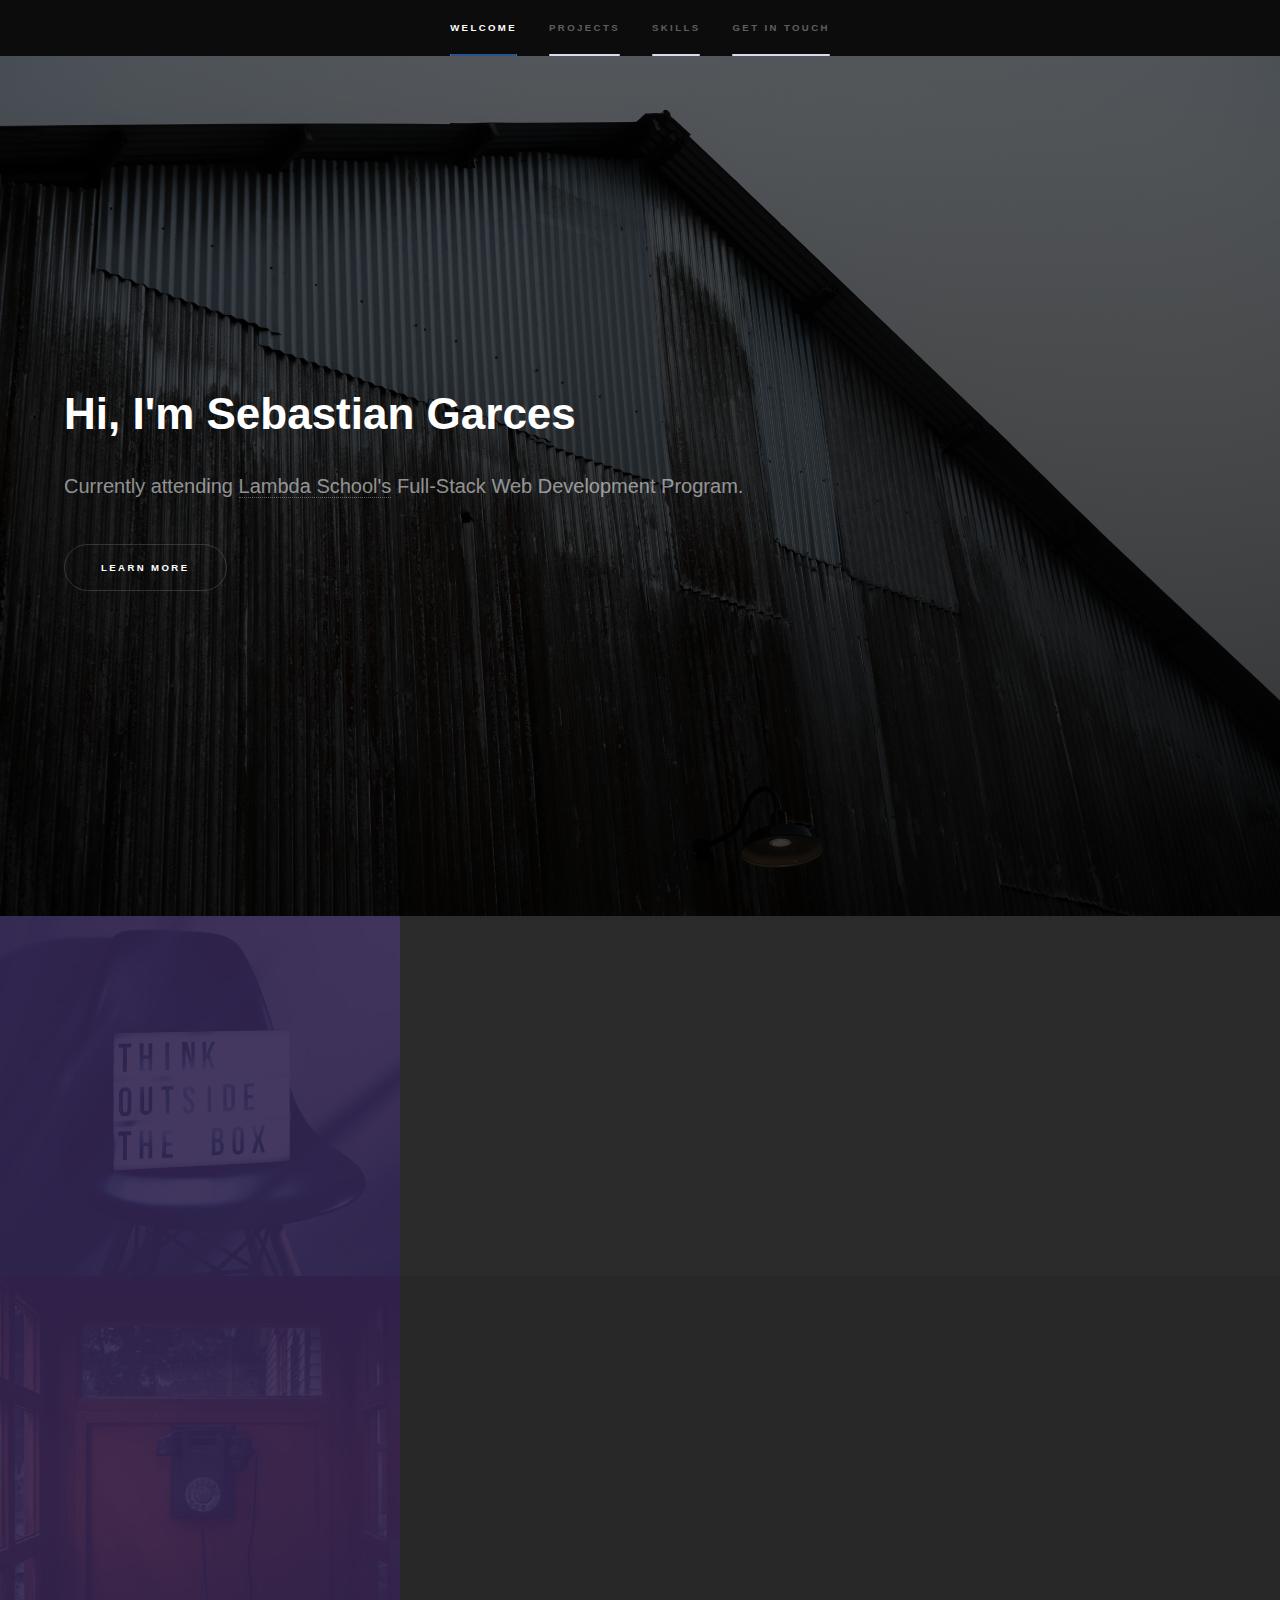
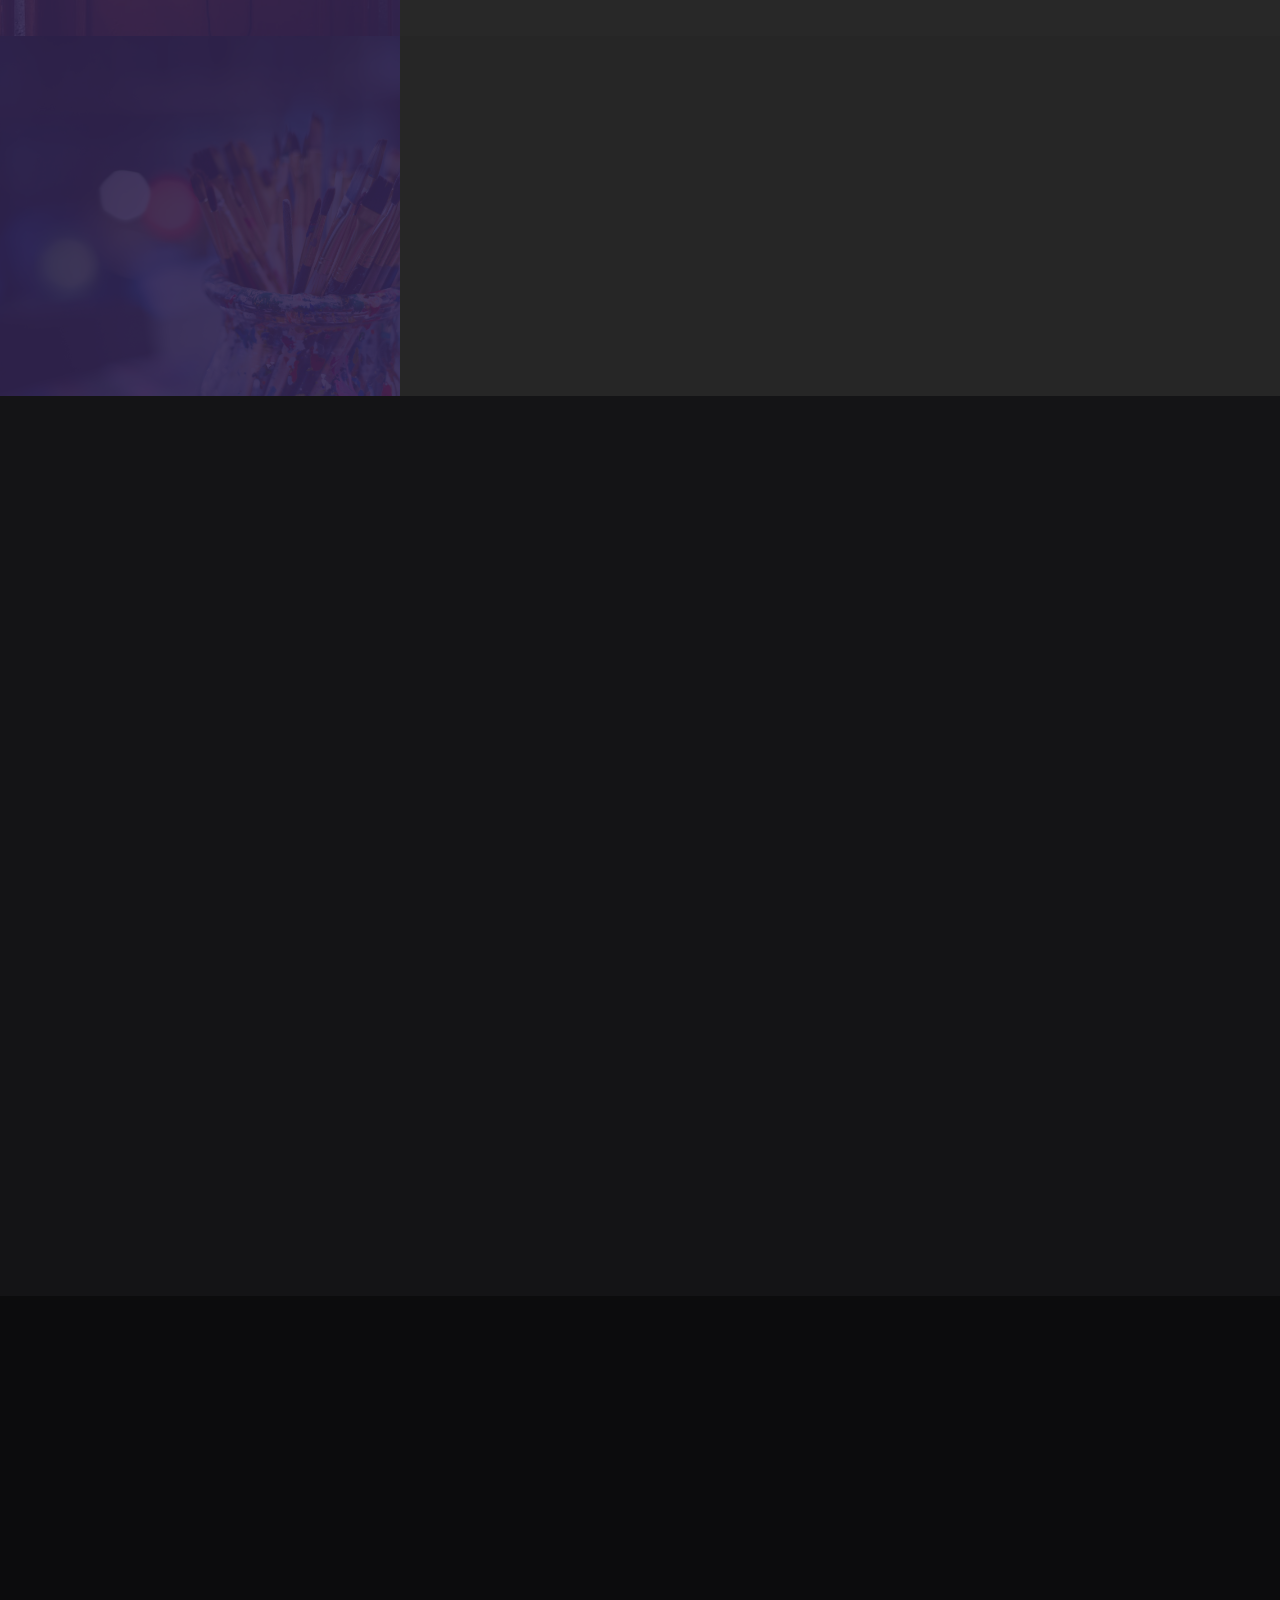
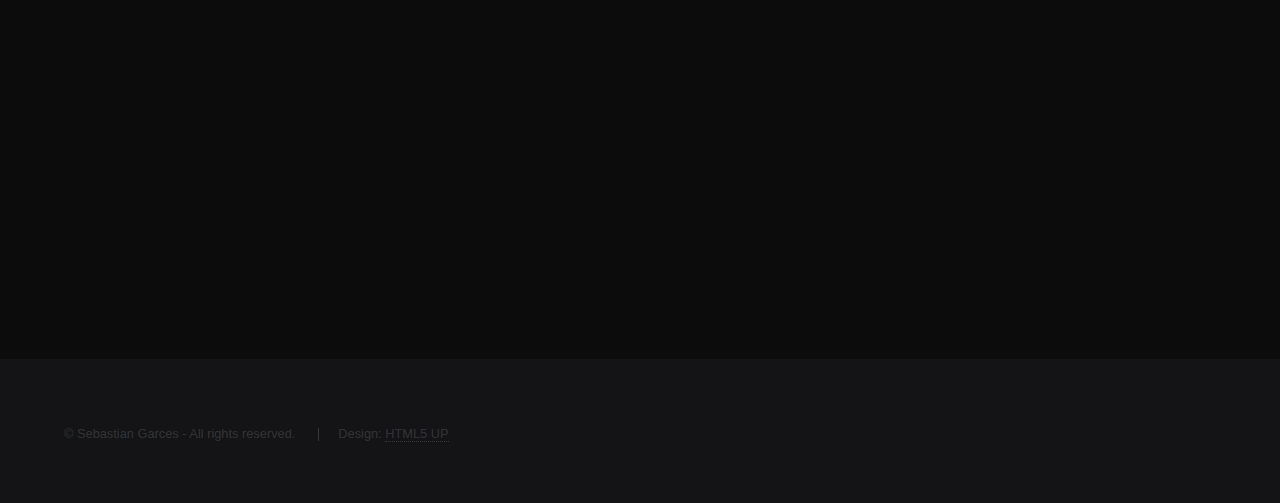
==== commit 79fd6cee: "finished styling - still need to add proper copy" ====
--- a/index.html
+++ b/index.html
@@ -1,209 +1,322 @@
-<!DOCTYPE HTML>
+<!DOCTYPE html>
 <!--
 	Hyperspace by HTML5 UP
 	html5up.net | @ajlkn
 	Free for personal and commercial use under the CCA 3.0 license (html5up.net/license)
 -->
 <html>
-	<head>
-		<title>Hyperspace by HTML5 UP</title>
-		<meta charset="utf-8" />
-		<meta name="viewport" content="width=device-width, initial-scale=1, user-scalable=no" />
-		<link rel="stylesheet" href="assets/css/main.css" />
-		<noscript><link rel="stylesheet" href="assets/css/noscript.css" /></noscript>
-	</head>
-	<body class="is-preload">
-
-		<!-- Sidebar -->
-			<section id="sidebar">
-				<div class="inner">
-					<nav>
-						<ul>
-							<li><a href="#intro">Welcome</a></li>
-							<li><a href="#one">Who we are</a></li>
-							<li><a href="#two">What we do</a></li>
-							<li><a href="#three">Get in touch</a></li>
-						</ul>
-					</nav>
-				</div>
-			</section>
-
-		<!-- Wrapper -->
-			<div id="wrapper">
-
-				<!-- Intro -->
-					<section id="intro" class="wrapper style1 fullscreen fade-up">
-						<div class="inner">
-							<h1>Hyperspace</h1>
-							<p>Just another fine responsive site template designed by <a href="http://html5up.net">HTML5 UP</a><br />
-							and released for free under the <a href="http://html5up.net/license">Creative Commons</a>.</p>
-							<ul class="actions">
-								<li><a href="#one" class="button scrolly">Learn more</a></li>
-							</ul>
-						</div>
-					</section>
-
-				<!-- One -->
-					<section id="one" class="wrapper style2 spotlights">
-						<section>
-							<a href="#" class="image"><img src="images/pic01.jpg" alt="" data-position="center center" /></a>
-							<div class="content">
-								<div class="inner">
-									<h2>Sed ipsum dolor</h2>
-									<p>Phasellus convallis elit id ullamcorper pulvinar. Duis aliquam turpis mauris, eu ultricies erat malesuada quis. Aliquam dapibus.</p>
-									<ul class="actions">
-										<li><a href="generic.html" class="button">Learn more</a></li>
-									</ul>
-								</div>
-							</div>
-						</section>
-						<section>
-							<a href="#" class="image"><img src="images/pic02.jpg" alt="" data-position="top center" /></a>
-							<div class="content">
-								<div class="inner">
-									<h2>Feugiat consequat</h2>
-									<p>Phasellus convallis elit id ullamcorper pulvinar. Duis aliquam turpis mauris, eu ultricies erat malesuada quis. Aliquam dapibus.</p>
-									<ul class="actions">
-										<li><a href="generic.html" class="button">Learn more</a></li>
-									</ul>
-								</div>
-							</div>
-						</section>
-						<section>
-							<a href="#" class="image"><img src="images/pic03.jpg" alt="" data-position="25% 25%" /></a>
-							<div class="content">
-								<div class="inner">
-									<h2>Ultricies aliquam</h2>
-									<p>Phasellus convallis elit id ullamcorper pulvinar. Duis aliquam turpis mauris, eu ultricies erat malesuada quis. Aliquam dapibus.</p>
-									<ul class="actions">
-										<li><a href="generic.html" class="button">Learn more</a></li>
-									</ul>
-								</div>
-							</div>
-						</section>
-					</section>
-
-				<!-- Two -->
-					<section id="two" class="wrapper style3 fade-up">
-						<div class="inner">
-							<h2>What we do</h2>
-							<p>Phasellus convallis elit id ullamcorper pulvinar. Duis aliquam turpis mauris, eu ultricies erat malesuada quis. Aliquam dapibus, lacus eget hendrerit bibendum, urna est aliquam sem, sit amet imperdiet est velit quis lorem.</p>
-							<div class="features">
-								<section>
-									<span class="icon solid major fa-code"></span>
-									<h3>Lorem ipsum amet</h3>
-									<p>Phasellus convallis elit id ullam corper amet et pulvinar. Duis aliquam turpis mauris, sed ultricies erat dapibus.</p>
-								</section>
-								<section>
-									<span class="icon solid major fa-lock"></span>
-									<h3>Aliquam sed nullam</h3>
-									<p>Phasellus convallis elit id ullam corper amet et pulvinar. Duis aliquam turpis mauris, sed ultricies erat dapibus.</p>
-								</section>
-								<section>
-									<span class="icon solid major fa-cog"></span>
-									<h3>Sed erat ullam corper</h3>
-									<p>Phasellus convallis elit id ullam corper amet et pulvinar. Duis aliquam turpis mauris, sed ultricies erat dapibus.</p>
-								</section>
-								<section>
-									<span class="icon solid major fa-desktop"></span>
-									<h3>Veroeros quis lorem</h3>
-									<p>Phasellus convallis elit id ullam corper amet et pulvinar. Duis aliquam turpis mauris, sed ultricies erat dapibus.</p>
-								</section>
-								<section>
-									<span class="icon solid major fa-link"></span>
-									<h3>Urna quis bibendum</h3>
-									<p>Phasellus convallis elit id ullam corper amet et pulvinar. Duis aliquam turpis mauris, sed ultricies erat dapibus.</p>
-								</section>
-								<section>
-									<span class="icon major fa-gem"></span>
-									<h3>Aliquam urna dapibus</h3>
-									<p>Phasellus convallis elit id ullam corper amet et pulvinar. Duis aliquam turpis mauris, sed ultricies erat dapibus.</p>
-								</section>
-							</div>
-							<ul class="actions">
-								<li><a href="generic.html" class="button">Learn more</a></li>
-							</ul>
-						</div>
-					</section>
-
-				<!-- Three -->
-					<section id="three" class="wrapper style1 fade-up">
-						<div class="inner">
-							<h2>Get in touch</h2>
-							<p>Phasellus convallis elit id ullamcorper pulvinar. Duis aliquam turpis mauris, eu ultricies erat malesuada quis. Aliquam dapibus, lacus eget hendrerit bibendum, urna est aliquam sem, sit amet imperdiet est velit quis lorem.</p>
-							<div class="split style1">
-								<section>
-									<form method="post" action="#">
-										<div class="fields">
-											<div class="field half">
-												<label for="name">Name</label>
-												<input type="text" name="name" id="name" />
-											</div>
-											<div class="field half">
-												<label for="email">Email</label>
-												<input type="text" name="email" id="email" />
-											</div>
-											<div class="field">
-												<label for="message">Message</label>
-												<textarea name="message" id="message" rows="5"></textarea>
-											</div>
-										</div>
-										<ul class="actions">
-											<li><a href="" class="button submit">Send Message</a></li>
-										</ul>
-									</form>
-								</section>
-								<section>
-									<ul class="contact">
-										<li>
-											<h3>Address</h3>
-											<span>12345 Somewhere Road #654<br />
-											Nashville, TN 00000-0000<br />
-											USA</span>
-										</li>
-										<li>
-											<h3>Email</h3>
-											<a href="#">user@untitled.tld</a>
-										</li>
-										<li>
-											<h3>Phone</h3>
-											<span>(000) 000-0000</span>
-										</li>
-										<li>
-											<h3>Social</h3>
-											<ul class="icons">
-												<li><a href="#" class="icon brands fa-twitter"><span class="label">Twitter</span></a></li>
-												<li><a href="#" class="icon brands fa-facebook-f"><span class="label">Facebook</span></a></li>
-												<li><a href="#" class="icon brands fa-github"><span class="label">GitHub</span></a></li>
-												<li><a href="#" class="icon brands fa-instagram"><span class="label">Instagram</span></a></li>
-												<li><a href="#" class="icon brands fa-linkedin-in"><span class="label">LinkedIn</span></a></li>
-											</ul>
-										</li>
-									</ul>
-								</section>
-							</div>
-						</div>
-					</section>
-
-			</div>
-
-		<!-- Footer -->
-			<footer id="footer" class="wrapper style1-alt">
-				<div class="inner">
-					<ul class="menu">
-						<li>&copy; Untitled. All rights reserved.</li><li>Design: <a href="http://html5up.net">HTML5 UP</a></li>
-					</ul>
-				</div>
-			</footer>
-
-		<!-- Scripts -->
-			<script src="assets/js/jquery.min.js"></script>
-			<script src="assets/js/jquery.scrollex.min.js"></script>
-			<script src="assets/js/jquery.scrolly.min.js"></script>
-			<script src="assets/js/browser.min.js"></script>
-			<script src="assets/js/breakpoints.min.js"></script>
-			<script src="assets/js/util.js"></script>
-			<script src="assets/js/main.js"></script>
-
-	</body>
-</html>+  <head>
+    <title>Sebastian Garces</title>
+    <meta charset="utf-8" />
+    <meta
+      name="viewport"
+      content="width=device-width, initial-scale=1, user-scalable=no"
+    />
+    <link rel="stylesheet" href="assets/css/main.css" />
+    <noscript><link rel="stylesheet" href="assets/css/noscript.css"/></noscript>
+  </head>
+  <body class="is-preload">
+    <!-- Sidebar -->
+    <section id="sidebar">
+      <div class="inner">
+        <nav>
+          <ul>
+            <li><a href="#intro">Welcome</a></li>
+            <li><a href="#one">Projects</a></li>
+            <li><a href="#two">Skills</a></li>
+            <li><a href="#three">Get in touch</a></li>
+          </ul>
+        </nav>
+      </div>
+    </section>
+
+    <!-- Wrapper -->
+    <div id="wrapper">
+      <!-- Intro -->
+      <section id="intro" class="wrapper style1 fullscreen fade-up">
+        <div class="inner">
+          <h1>Hi, I'm Sebastian Garces</h1>
+          <p>
+            Currently attending
+            <a
+              href="https://lambdaschool.com/courses/full-stack-web-development"
+              target="_blank"
+              >Lambda School's</a
+            >
+            Full-Stack Web Development Program.
+          </p>
+          <ul class="actions">
+            <li><a href="#one" class="button scrolly">Learn more</a></li>
+          </ul>
+        </div>
+      </section>
+
+      <!-- One -->
+      <section id="one" class="wrapper style2 spotlights">
+        <section>
+          <a href="#" class="image"
+            ><img
+              src="/images/nikita-kachanovsky-bLY5JqP_Ldw-unsplash.jpg"
+              alt=""
+              data-position="bottom center"
+          /></a>
+          <div class="content">
+            <div class="inner">
+              <h2>Great Idea - Responsive Web Design I</h2>
+              <p>
+                Phasellus convallis elit id ullamcorper pulvinar. Duis aliquam
+                turpis mauris, eu ultricies erat malesuada quis. Aliquam
+                dapibus.
+              </p>
+              <ul class="actions">
+                <li>
+                  <a
+                    href="https://great-idea-responsive-web-design.netlify.com/"
+                    class="button"
+                    target="_blank"
+                    >Live Site</a
+                  >
+                </li>
+                <li>
+                  <a
+                    href="https://github.com/SebastianGarces/responsive-web-design-I/tree/sebastian-garces"
+                    class="button"
+                    target="_blank"
+                    >Code</a
+                  >
+                </li>
+              </ul>
+            </div>
+          </div>
+        </section>
+        <section>
+          <a href="#" class="image"
+            ><img
+              src="/images/antoine-barres-jay5BqVyf5A-unsplash1.jpg"
+              alt=""
+              data-position="center center"
+          /></a>
+          <div class="content">
+            <div class="inner">
+              <h2>Sprint Challenge I</h2>
+              <p>
+                Phasellus convallis elit id ullamcorper pulvinar. Duis aliquam
+                turpis mauris, eu ultricies erat malesuada quis. Aliquam
+                dapibus.
+              </p>
+              <ul class="actions">
+                <li>
+                  <a
+                    href="https://sebastian-ui-sprintchallenge.netlify.com/"
+                    class="button"
+                    target="_blank"
+                    >Live Site</a
+                  >
+                </li>
+                <li>
+                  <a
+                    href="https://github.com/SebastianGarces/Sprint-Challenge--User-Interface/tree/sebastian-garces"
+                    class="button"
+                    target="_blank"
+                    >Code</a
+                  >
+                </li>
+              </ul>
+            </div>
+          </div>
+        </section>
+        <section>
+          <a href="#" class="image"
+            ><img src="/images/brushes.jpg" alt="" data-position="25% 25%"
+          /></a>
+          <div class="content">
+            <div class="inner">
+              <h2>Uduwork Landing Page</h2>
+              <p>
+                Phasellus convallis elit id ullamcorper pulvinar. Duis aliquam
+                turpis mauris, eu ultricies erat malesuada quis. Aliquam
+                dapibus.
+              </p>
+              <ul class="actions">
+                <li>
+                  <a
+                    href="https://uduwork.netlify.com"
+                    class="button"
+                    target="_blank"
+                    >Live Site</a
+                  >
+                </li>
+                <li>
+                  <a
+                    href="https://github.com/SebastianGarces/uduwork"
+                    class="button"
+                    target="_blank"
+                    >Code</a
+                  >
+                </li>
+              </ul>
+            </div>
+          </div>
+        </section>
+      </section>
+
+      <!-- Two -->
+      <section id="two" class="wrapper style3 fade-up">
+        <div class="inner">
+          <h2>Skills</h2>
+          <p>
+            Phasellus convallis elit id ullamcorper pulvinar. Duis aliquam
+            turpis mauris, eu ultricies erat malesuada quis. Aliquam dapibus,
+            lacus eget hendrerit bibendum, urna est aliquam sem, sit amet
+            imperdiet est velit quis lorem.
+          </p>
+          <div class="features">
+            <section>
+              <span class="icon"
+                ><i class="fab fa-html5 fa-3x" style="color: #D8DCF2"></i
+              ></span>
+              <h3>HTML5</h3>
+              <p>
+                Experienced with semantic HTML5 and accessability best
+                practices.
+              </p>
+            </section>
+            <section>
+              <span class="icon"
+                ><i class="fab fa-css3-alt fa-3x" style="color: #D8DCF2"></i
+              ></span>
+              <h3>CSS3</h3>
+              <p>
+                Phasellus convallis elit id ullam corper amet et pulvinar. Duis
+                aliquam turpis mauris, sed ultricies erat dapibus.
+              </p>
+            </section>
+            <section>
+              <span class="icon"
+                ><i class="fab fa-js fa-3x" style="color: #D8DCF2"></i
+              ></span>
+              <h3>Javascript ES6</h3>
+              <p>
+                Phasellus convallis elit id ullam corper amet et pulvinar. Duis
+                aliquam turpis mauris, sed ultricies erat dapibus.
+              </p>
+            </section>
+            <section>
+              <span class="icon"
+                ><i class="fas fa-tablet-alt fa-3x" style="color: #D8DCF2"></i
+              ></span>
+              <h3>Responsive Design</h3>
+              <p>
+                Phasellus convallis elit id ullam corper amet et pulvinar. Duis
+                aliquam turpis mauris, sed ultricies erat dapibus.
+              </p>
+            </section>
+            <section>
+              <span class="icon"
+                ><i class="fab fa-sass fa-3x" style="color: #D8DCF2"></i
+              ></span>
+              <h3>SCSS / SASS</h3>
+              <p>
+                Phasellus convallis elit id ullam corper amet et pulvinar. Duis
+                aliquam turpis mauris, sed ultricies erat dapibus.
+              </p>
+            </section>
+            <section>
+              <span class="icon"
+                ><i class="fab fa-figma fa-3x" style="color: #D8DCF2"></i
+              ></span>
+              <h3>Figma</h3>
+              <p>
+                Phasellus convallis elit id ullam corper amet et pulvinar. Duis
+                aliquam turpis mauris, sed ultricies erat dapibus.
+              </p>
+            </section>
+      </section>
+
+      <!-- Three -->
+      <section id="three" class="wrapper style1 fade-up">
+        <div class="inner">
+          <h2>Get in touch</h2>
+          <p>
+            Phasellus convallis elit id ullamcorper pulvinar. Duis aliquam
+            turpis mauris, eu ultricies erat malesuada quis. Aliquam dapibus,
+            lacus eget hendrerit bibendum, urna est aliquam sem, sit amet
+            imperdiet est velit quis lorem.
+          </p>
+          <div class="split style1">
+            <section>
+              <form method="" action="/index.html">
+                <div class="fields">
+                  <div class="field half">
+                    <label for="name">Name</label>
+                    <input type="text" name="name" id="name" />
+                  </div>
+                  <div class="field half">
+                    <label for="email">Email</label>
+                    <input type="text" name="email" id="email" />
+                  </div>
+                  <div class="field">
+                    <label for="message">Message</label>
+                    <textarea name="message" id="message" rows="5"></textarea>
+                  </div>
+                </div>
+                <ul class="actions">
+                  <li><a href="/index.html" class="button submit">Send Message</a></li>
+                </ul>
+              </form>
+            </section>
+            <section>
+              <ul class="contact">
+                <li>
+                  <h3>Email</h3>
+                  <a href="#">gsgarces1@gmail.com</a>
+                </li>
+
+                <li>
+                  <h3>Social</h3>
+                  <ul class="icons">
+                    <li>
+                      <a
+                        href="https://github.com/SebastianGarces"
+                        class="icon brands fa-github"
+                        target="_blank"
+                        ><span class="label">GitHub</span></a
+                      >
+                    </li>
+                    <li>
+                      <a
+                        href="https://www.linkedin.com/in/gsebastiangarces/"
+                        class="icon brands fa-linkedin-in"
+                        target="_blank"
+                        ><span class="label">LinkedIn</span></a
+                      >
+                    </li>
+                  </ul>
+                </li>
+              </ul>
+            </section>
+          </div>
+        </div>
+      </section>
+    </div>
+
+    <!-- Footer -->
+    <footer id="footer" class="wrapper style1-alt">
+      <div class="inner">
+        <ul class="menu">
+          <li>&copy; Sebastian Garces   -   All rights reserved.</li>
+          <li>Design: <a href="http://html5up.net">HTML5 UP</a></li>
+        </ul>
+      </div>
+    </footer>
+
+    <!-- Scripts -->
+    <script src="assets/js/jquery.min.js"></script>
+    <script src="assets/js/jquery.scrollex.min.js"></script>
+    <script src="assets/js/jquery.scrolly.min.js"></script>
+    <script src="assets/js/browser.min.js"></script>
+    <script src="assets/js/breakpoints.min.js"></script>
+    <script src="assets/js/util.js"></script>
+    <script src="assets/js/main.js"></script>
+  </body>
+</html>
--- a/assets/css/main.css
+++ b/assets/css/main.css
@@ -219,7 +219,7 @@
 	}
 
 	h3 {
-		font-size: 1.1em;
+		font-size: 1.5em;
 	}
 
 	h4 {
@@ -1994,7 +1994,7 @@
 	}
 
 		.features section {
-			padding: 3.5em 3em 1em 7em ;
+			padding: 3.5em 3em 1em 8em ;
 			width: 50%;
 			border-top: solid 1px rgba(255, 255, 255, 0.15);
 			position: relative;
@@ -2525,7 +2525,7 @@
 			display: block;
 			background: #ffffff;
 			border-radius: 100%;
-			color: #312450;
+			color: #202840;
 			text-align: center;
 			line-height: 2.5em;
 			margin: 0 0 1.3em 0;
@@ -3240,27 +3240,27 @@
 		}
 
 		.wrapper.style1 {
-			background-color: #5e42a6;
+			background-color: #0C0C0D;
 		}
 
 		.wrapper.style1-alt {
-			background-color: #493382;
+			background-color: #141416;
 		}
 
 		.wrapper.style2 {
-			background-color: #5052b5;
+			background-color: #2b2b2b;
 		}
 
 		.wrapper.style2-alt {
-			background-color: #3e4094;
+			background-color: #0C0C0D;
 		}
 
 		.wrapper.style3 {
-			background-color: #b74e91;
+			background-color: #141416
 		}
 
 		.wrapper.style3-alt {
-			background-color: #953d75;
+			background-color: #0C0C0D;
 		}
 
 		.wrapper.fullscreen {
@@ -3524,7 +3524,7 @@
 
 	#sidebar {
 		padding: 2.5em 2.5em 0.5em 2.5em ;
-		background: #312450;
+		background: #0C0C0D;
 		cursor: default;
 		height: 100vh;
 		left: 0;
@@ -3761,14 +3761,14 @@
 			}
 
 			#sidebar nav a:before {
-				background: #3c2c62;
+				background: #D8DCF2;
 			}
 
 			#sidebar nav a:after {
-				background-image: -moz-linear-gradient(to right, #5e42a6, #b74e91);
-				background-image: -webkit-linear-gradient(to right, #5e42a6, #b74e91);
-				background-image: -ms-linear-gradient(to right, #5e42a6, #b74e91);
-				background-image: linear-gradient(to right, #5e42a6, #b74e91);
+				background-image: -moz-linear-gradient(to right, #202840, #D8DCF2);
+				background-image: -webkit-linear-gradient(to right, #202840, #D8DCF2);
+				background-image: -ms-linear-gradient(to right, #202840, #D8DCF2);
+				background-image: linear-gradient(to right, #202840, #D8DCF2);
 				-moz-transition: max-width 0.2s ease;
 				-webkit-transition: max-width 0.2s ease;
 				-ms-transition: max-width 0.2s ease;
@@ -3857,7 +3857,7 @@
 
 						#sidebar nav a:after {
 							background-image: none;
-							background-color: #b74e91;
+							background-color: #2A558C;
 						}
 
 		}
@@ -3873,8 +3873,12 @@
 /* Intro */
 
 	#intro {
+		background-image: linear-gradient(
+										rgba(0,0,0,0.6), 
+										rgba(0,0,0,0.8)
+											), 
+											url("/images/john-salzarulo-QGol05UIiiQ-unsplash.jpg");
 		background-attachment: fixed;
-		background-image: url("images/intro.svg");
 		background-position: top right;
 		background-repeat: no-repeat;
 		background-size: 100% 100%;
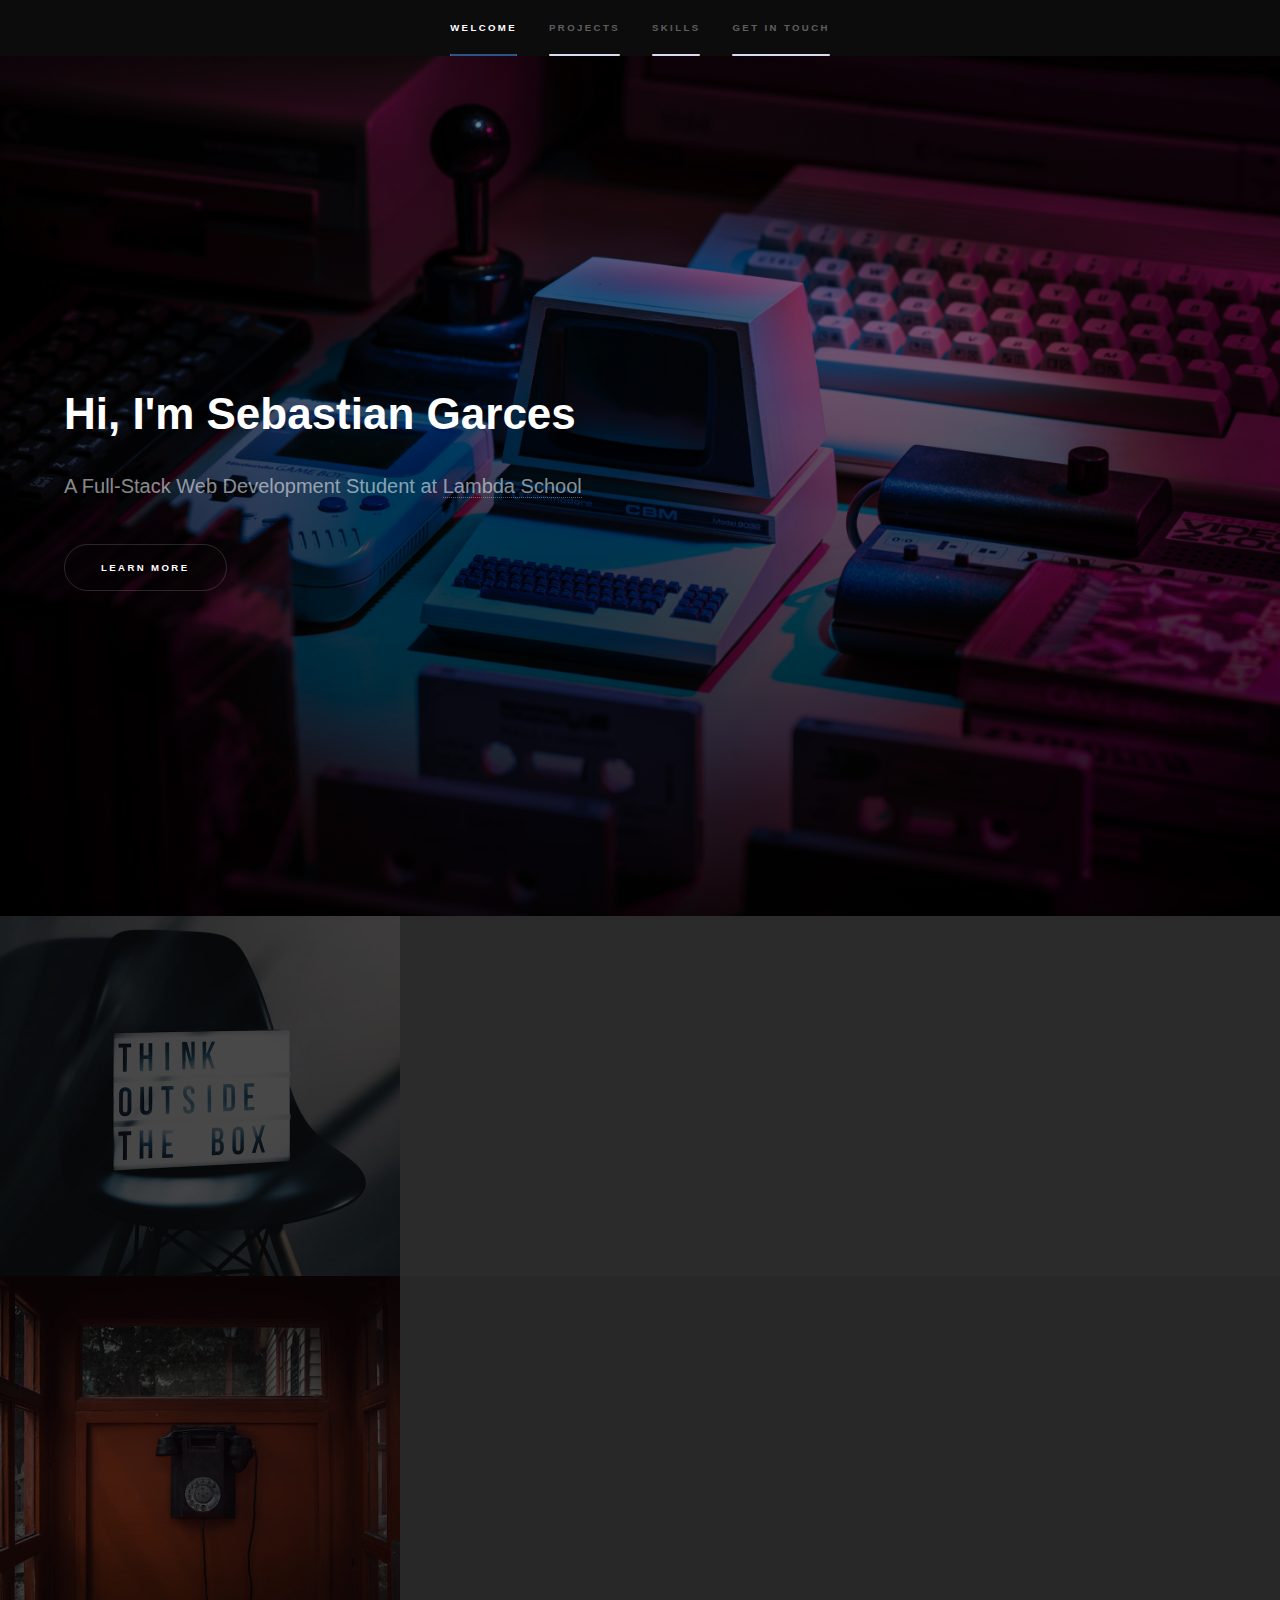
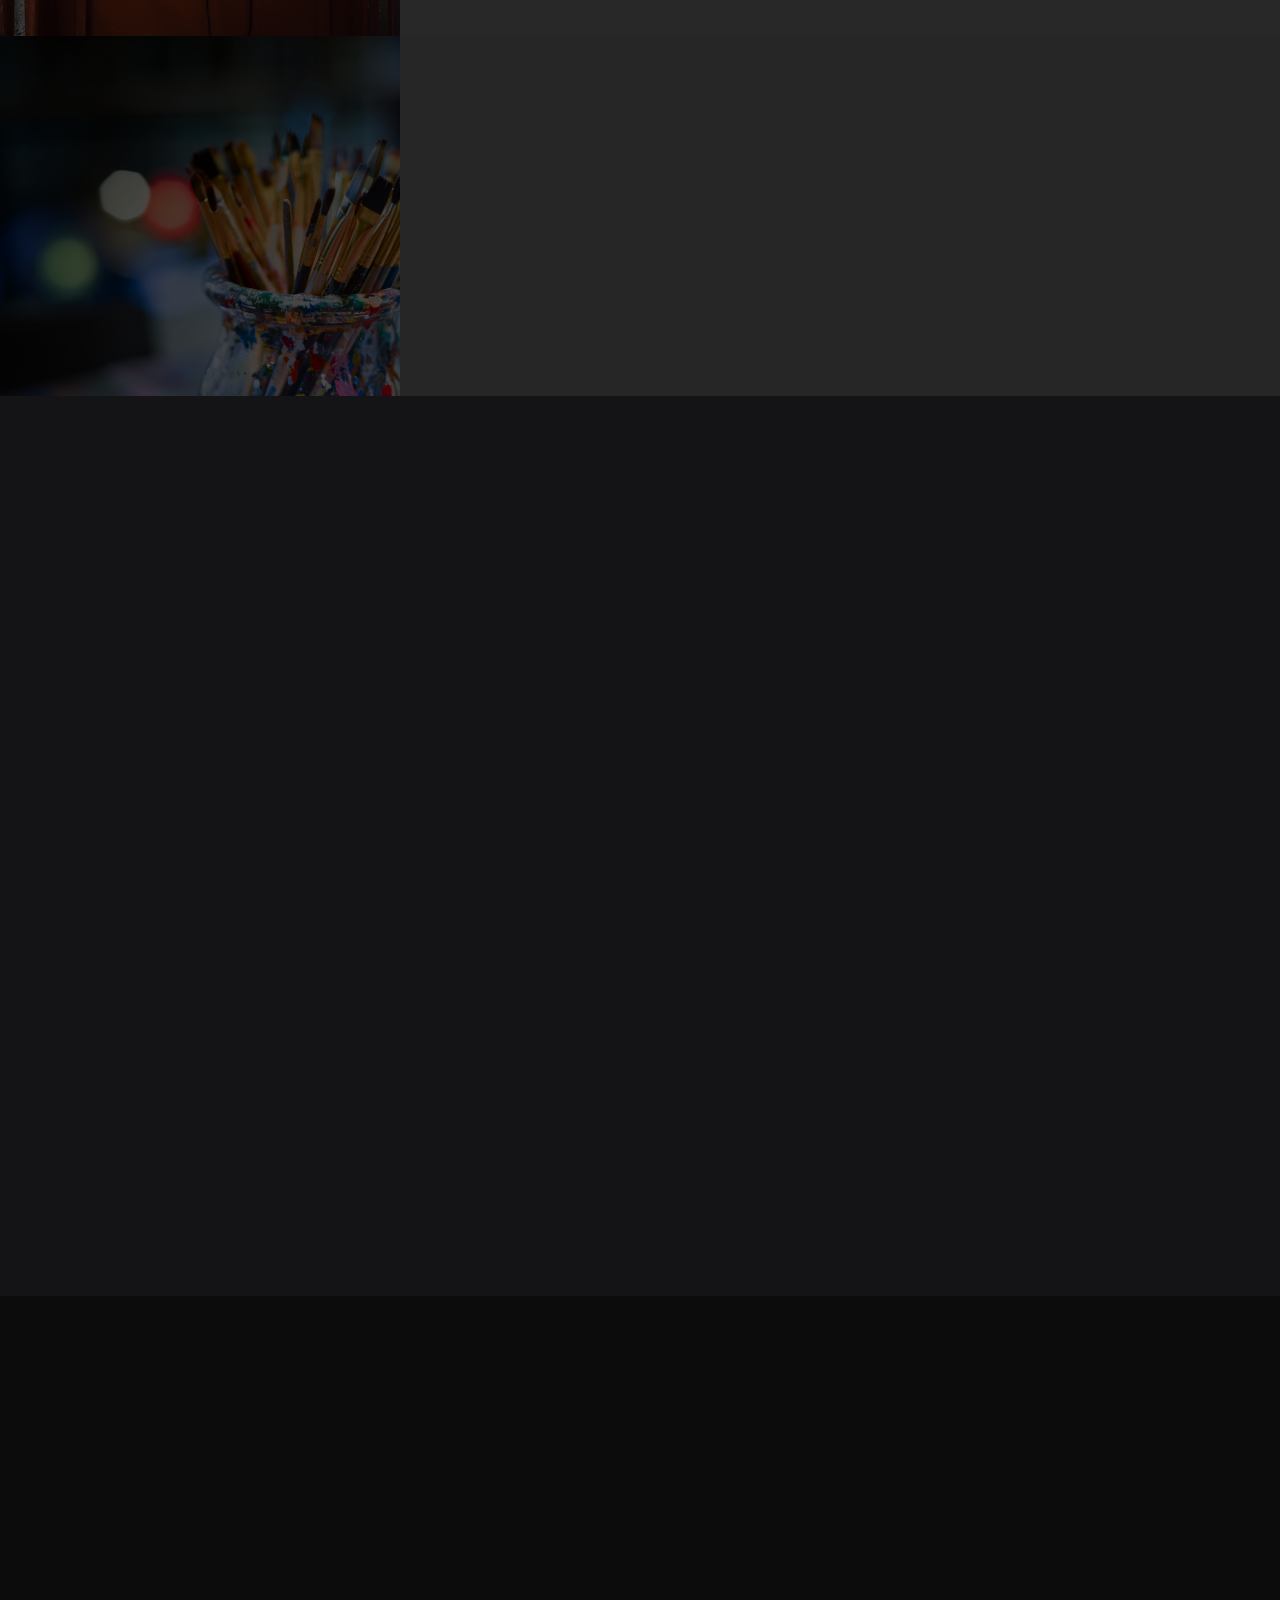
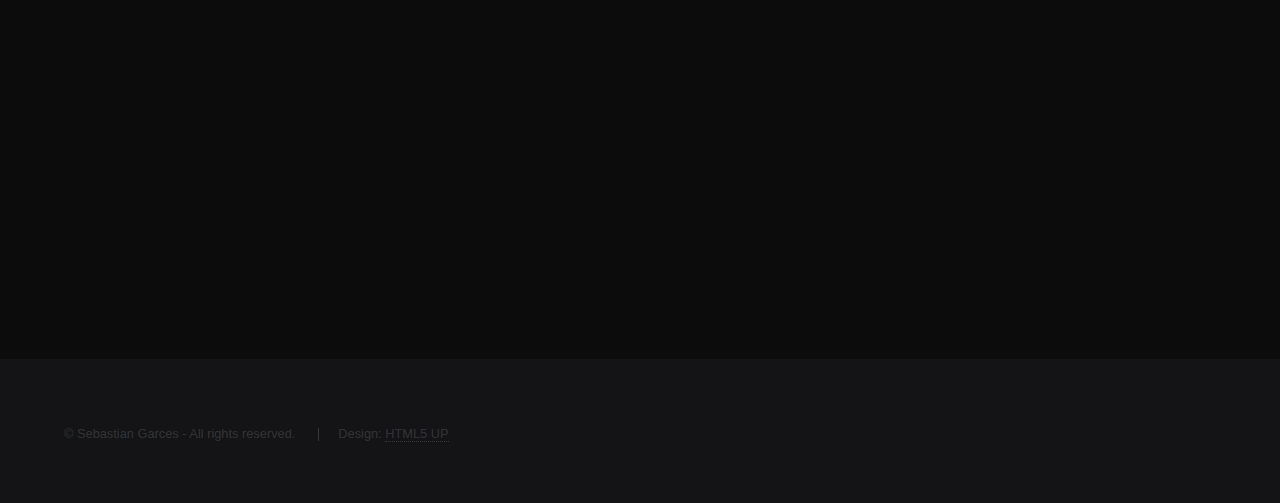
==== commit a8a2d7ac: "started to add copy and added a few images for intro background" ====
--- a/index.html
+++ b/index.html
@@ -37,13 +37,12 @@
         <div class="inner">
           <h1>Hi, I'm Sebastian Garces</h1>
           <p>
-            Currently attending
+            A Full-Stack Web Development Student at
             <a
               href="https://lambdaschool.com/courses/full-stack-web-development"
               target="_blank"
-              >Lambda School's</a
+              >Lambda&nbspSchool</a
             >
-            Full-Stack Web Development Program.
           </p>
           <ul class="actions">
             <li><a href="#one" class="button scrolly">Learn more</a></li>
@@ -62,11 +61,9 @@
           /></a>
           <div class="content">
             <div class="inner">
-              <h2>Great Idea - Responsive Web Design I</h2>
-              <p>
-                Phasellus convallis elit id ullamcorper pulvinar. Duis aliquam
-                turpis mauris, eu ultricies erat malesuada quis. Aliquam
-                dapibus.
+              <h2>Great Idea - Responsive&nbspWeb&nbspDesign&nbspI</h2>
+              <p>
+                Great Idea is a fully responsive site built with basic concepts such as media queries, flexbox, and relative units. Take a look. 
               </p>
               <ul class="actions">
                 <li>
@@ -245,24 +242,22 @@
           </p>
           <div class="split style1">
             <section>
-              <form method="" action="/index.html">
+              <form action="/generic.html" netlify>
                 <div class="fields">
                   <div class="field half">
                     <label for="name">Name</label>
-                    <input type="text" name="name" id="name" />
+                    <input type="text" name="name" id="name" required/>
                   </div>
                   <div class="field half">
                     <label for="email">Email</label>
-                    <input type="text" name="email" id="email" />
+                    <input type="email" name="email" id="email" required/>
                   </div>
                   <div class="field">
                     <label for="message">Message</label>
-                    <textarea name="message" id="message" rows="5"></textarea>
+                    <textarea name="message" id="message" rows="5" required></textarea>
                   </div>
                 </div>
-                <ul class="actions">
-                  <li><a href="/index.html" class="button submit">Send Message</a></li>
-                </ul>
+                <input type="submit" value="Send Message">
               </form>
             </section>
             <section>
--- a/assets/css/main.css
+++ b/assets/css/main.css
@@ -98,7 +98,7 @@
 	}
 
 	body {
-		background: #312450;
+		background: #0C0C0D;
 	}
 
 		body.is-preload *, body.is-preload *:before, body.is-preload *:after {
@@ -194,6 +194,11 @@
 			margin: 0 0 1.3em 0;
 			position: relative;
 			padding-bottom: 0.35em;
+		}
+
+		.inner .major {
+			text-align: center;
+
 		}
 
 			h1.major:after {
@@ -3022,7 +3027,7 @@
 				-webkit-transition: opacity 1s ease;
 				-ms-transition: opacity 1s ease;
 				transition: opacity 1s ease;
-				background: rgba(49, 36, 80, 0.9);
+				background: rgba(0, 0, 0, 0.7);
 				content: '';
 				display: block;
 				height: 100%;
@@ -3236,7 +3241,7 @@
 			}
 
 		.wrapper.alt {
-			background-color: #261c3e;
+			background-color: #141416;
 		}
 
 		.wrapper.style1 {
@@ -3299,7 +3304,7 @@
 
 				.wrapper.fullscreen {
 					padding: 2em 0;
-					min-height: 0;
+					min-height: 100vh;
 				}
 
 					body.is-ie .wrapper.fullscreen {
@@ -3370,7 +3375,7 @@
 		display: -webkit-flex;
 		display: -ms-flex;
 		display: flex;
-		background-color: #5e42a6;
+		background-color: #2b2b2b;
 		cursor: default;
 		padding: 1.75em 2em;
 	}
@@ -3874,14 +3879,14 @@
 
 	#intro {
 		background-image: linear-gradient(
-										rgba(0,0,0,0.6), 
-										rgba(0,0,0,0.8)
+										rgba(0,0,0,0.4), 
+										rgba(0,0,0,0.9)
 											), 
-											url("/images/john-salzarulo-QGol05UIiiQ-unsplash.jpg");
+											url("/images/lorenzo-herrera-p0j-mE6mGo4-unsplash.jpg");
 		background-attachment: fixed;
-		background-position: top right;
+		background-position: center;
 		background-repeat: no-repeat;
-		background-size: 100% 100%;
+		background-size: cover;
 	}
 
 		#intro p {
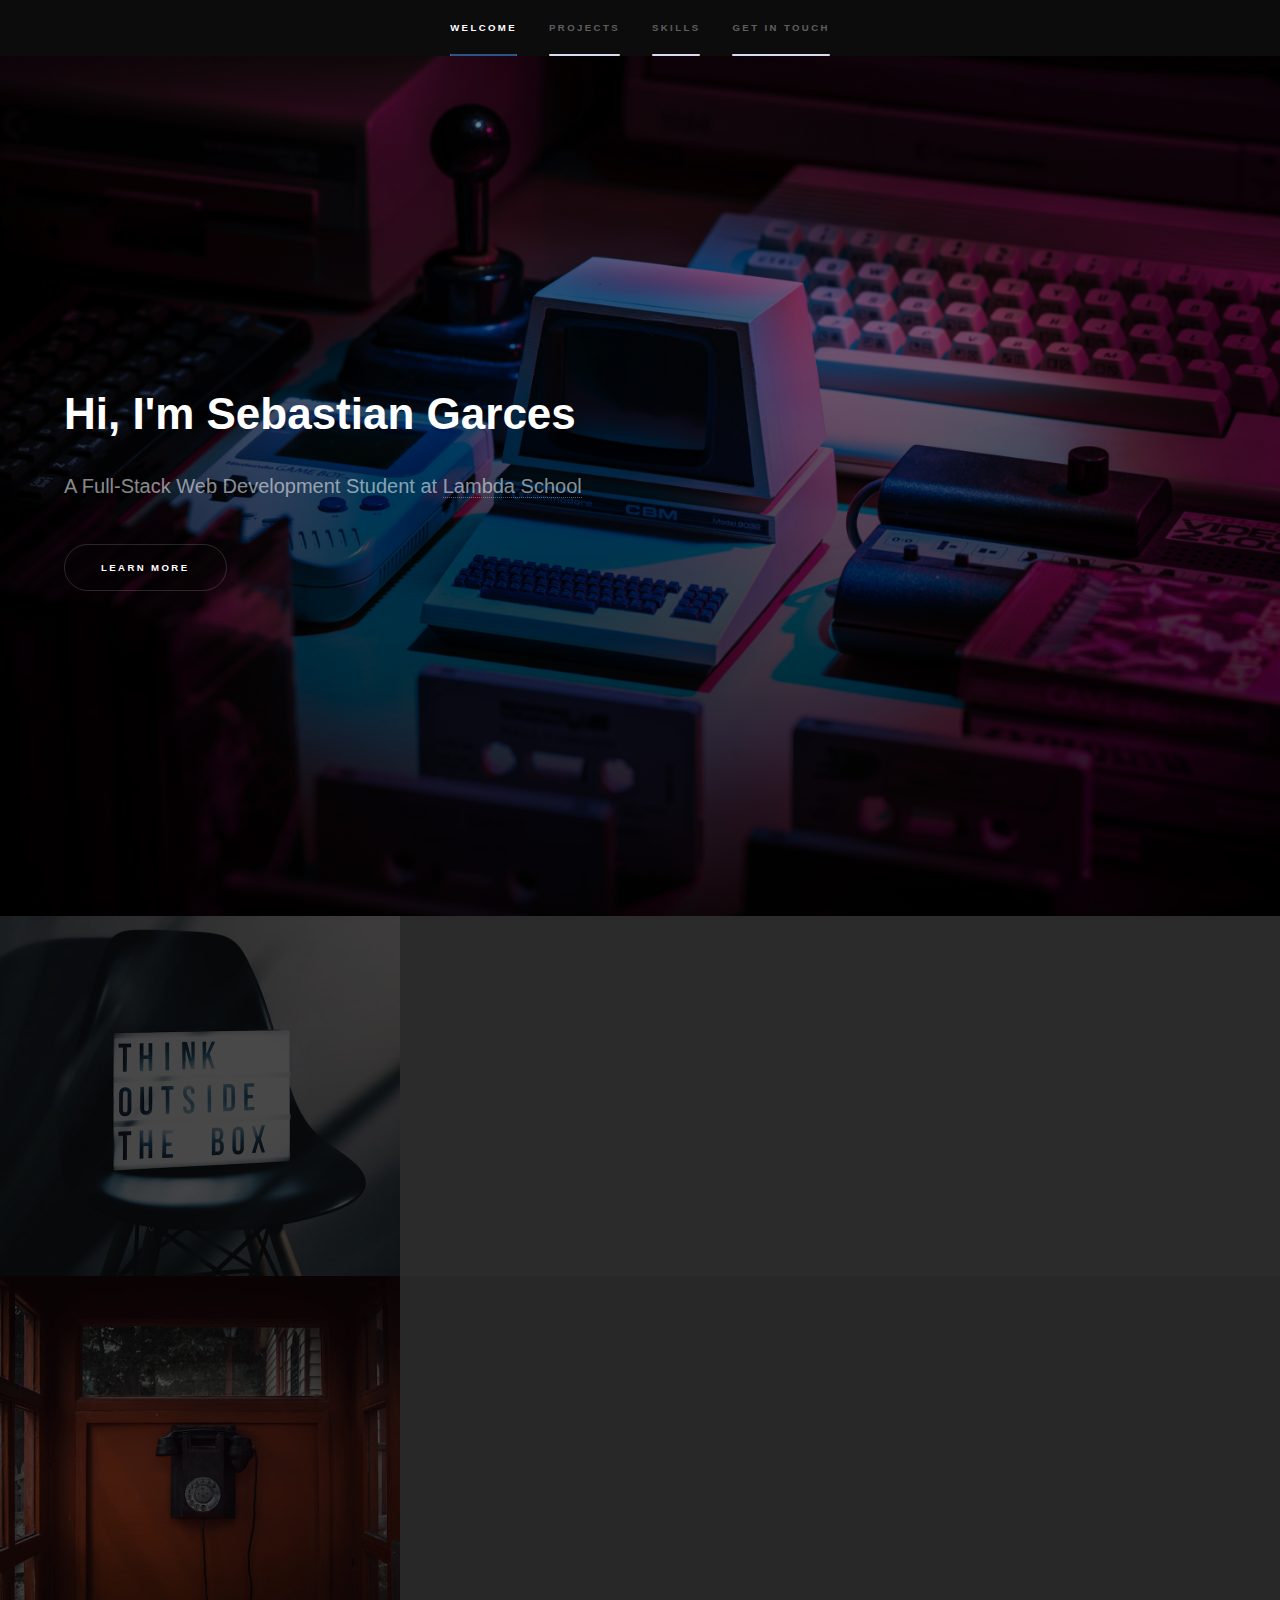
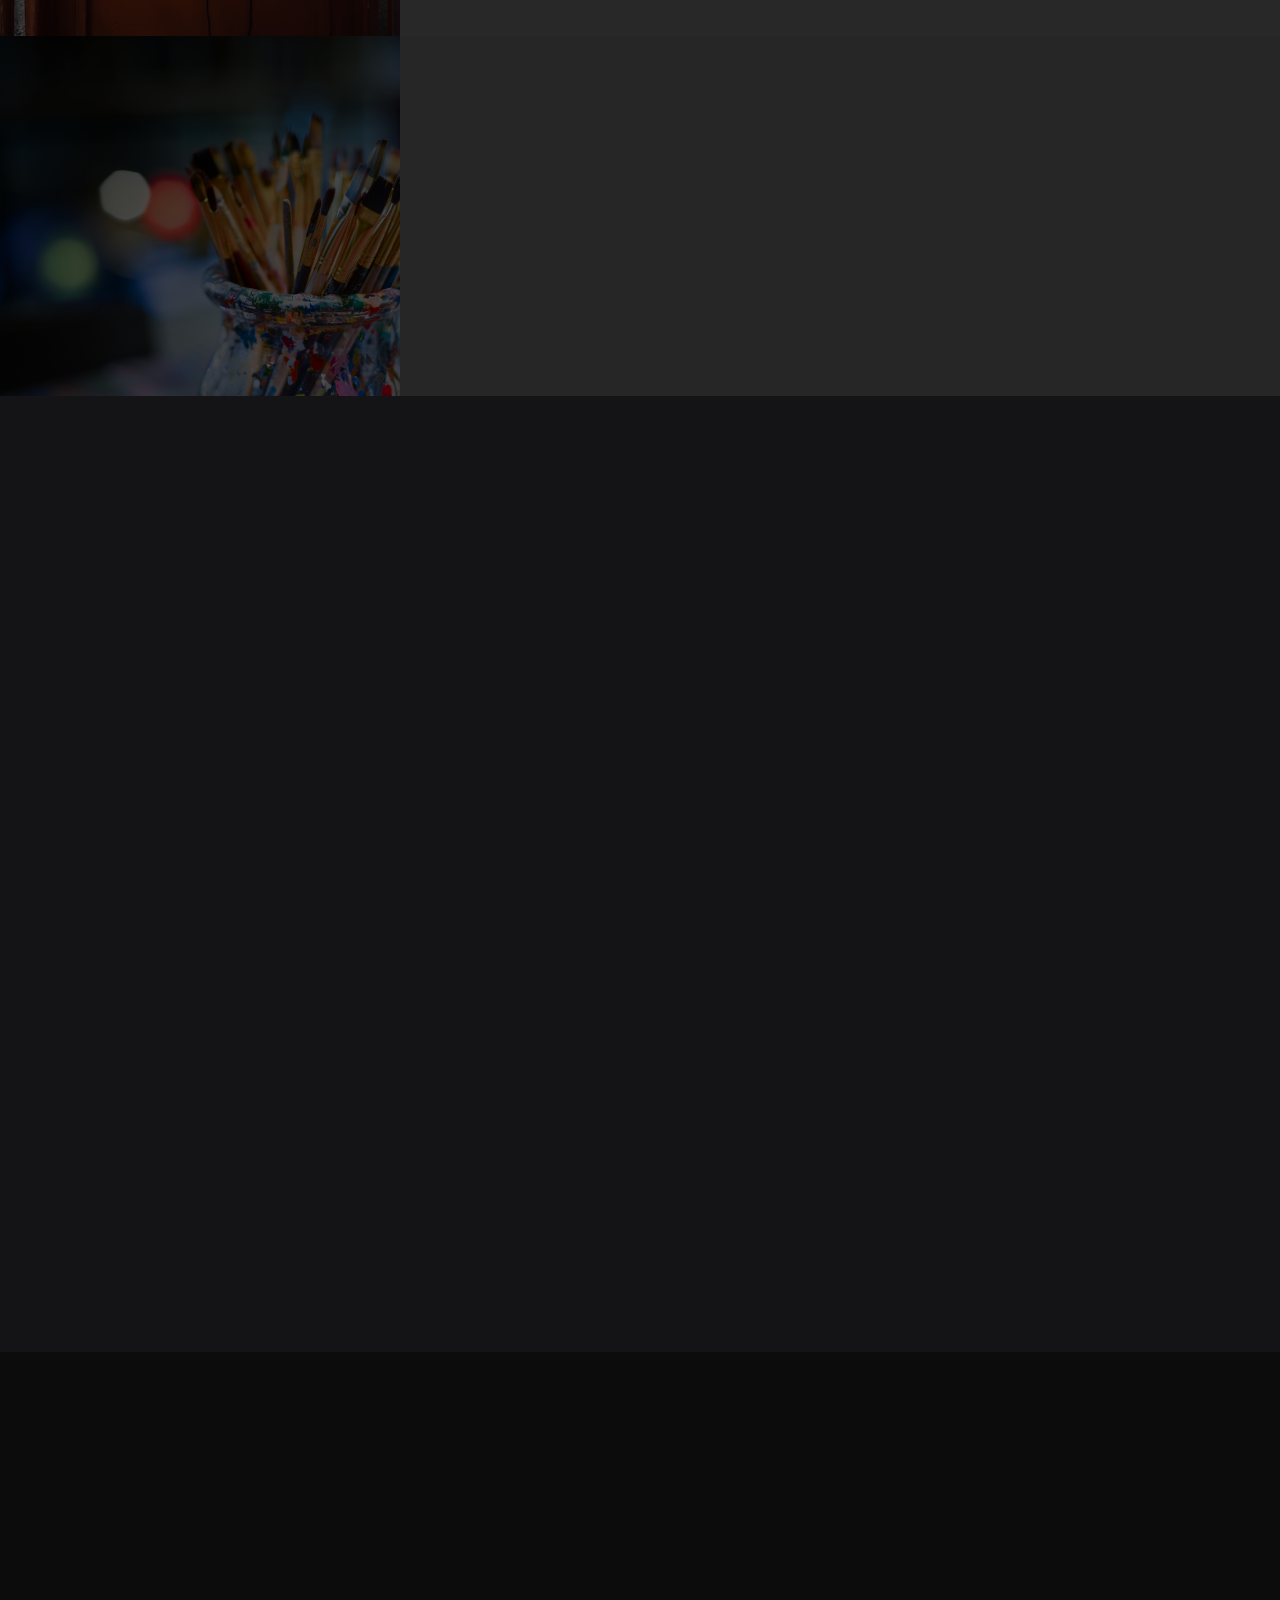
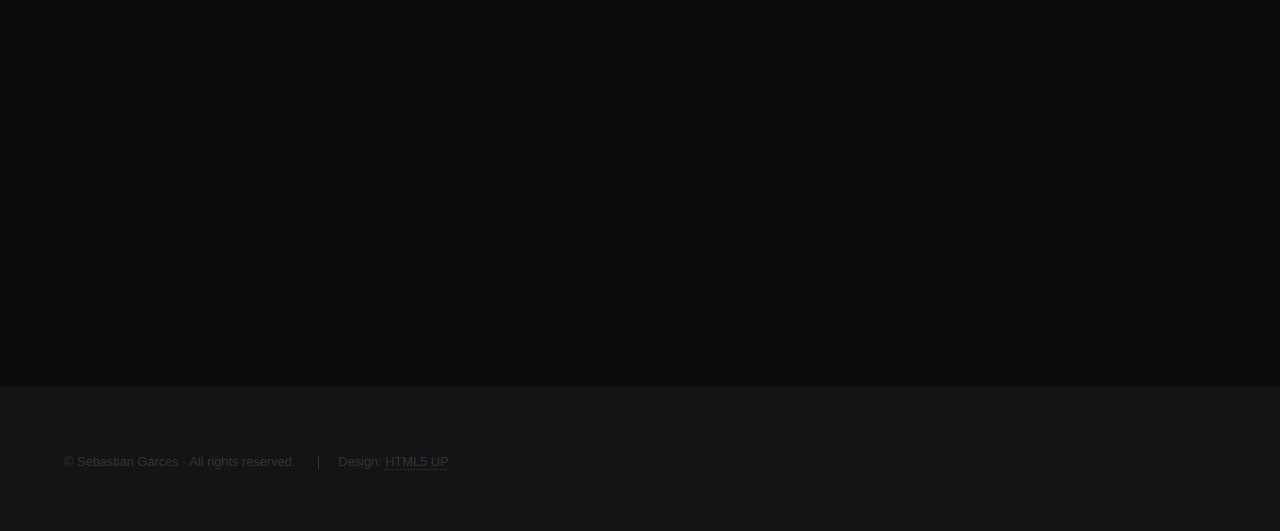
==== commit 585990b4: "added copy to the rest of the site" ====
--- a/index.html
+++ b/index.html
@@ -97,9 +97,7 @@
             <div class="inner">
               <h2>Sprint Challenge I</h2>
               <p>
-                Phasellus convallis elit id ullamcorper pulvinar. Duis aliquam
-                turpis mauris, eu ultricies erat malesuada quis. Aliquam
-                dapibus.
+                This is the result of our first sprint at Lambda School. Although this site is not responsive, it was built within a three hours window. Lambda School sprint challenges test the concepts learned within the prior two weeks in an efficient manner. 
               </p>
               <ul class="actions">
                 <li>
@@ -130,9 +128,7 @@
             <div class="inner">
               <h2>Uduwork Landing Page</h2>
               <p>
-                Phasellus convallis elit id ullamcorper pulvinar. Duis aliquam
-                turpis mauris, eu ultricies erat malesuada quis. Aliquam
-                dapibus.
+                Uduwork Project is what got me started in web development. It was an idea that turned into a love for coding. Many sleepless nights and interations taught me the basics of HTML, CSS and Javascript. Still a work in progress. 
               </p>
               <ul class="actions">
                 <li>
@@ -162,10 +158,7 @@
         <div class="inner">
           <h2>Skills</h2>
           <p>
-            Phasellus convallis elit id ullamcorper pulvinar. Duis aliquam
-            turpis mauris, eu ultricies erat malesuada quis. Aliquam dapibus,
-            lacus eget hendrerit bibendum, urna est aliquam sem, sit amet
-            imperdiet est velit quis lorem.
+            Below is a list of skills that I've acquired through this journey. One of my goals is to learn everything there is about keyframes and svg to breach the gap between designer and developer. 
           </p>
           <div class="features">
             <section>
@@ -174,8 +167,7 @@
               ></span>
               <h3>HTML5</h3>
               <p>
-                Experienced with semantic HTML5 and accessability best
-                practices.
+                Experienced with semantic HTML5 and accessability.
               </p>
             </section>
             <section>
@@ -184,9 +176,7 @@
               ></span>
               <h3>CSS3</h3>
               <p>
-                Phasellus convallis elit id ullam corper amet et pulvinar. Duis
-                aliquam turpis mauris, sed ultricies erat dapibus.
-              </p>
+                CSS is one of my favorite topics. I enjoy tinkering with transitions to get the timings just right. Experienced with CSS more advanced selectors and best practices. 
             </section>
             <section>
               <span class="icon"
@@ -194,8 +184,7 @@
               ></span>
               <h3>Javascript ES6</h3>
               <p>
-                Phasellus convallis elit id ullam corper amet et pulvinar. Duis
-                aliquam turpis mauris, sed ultricies erat dapibus.
+                Work in progress. 
               </p>
             </section>
             <section>
@@ -204,28 +193,26 @@
               ></span>
               <h3>Responsive Design</h3>
               <p>
-                Phasellus convallis elit id ullam corper amet et pulvinar. Duis
-                aliquam turpis mauris, sed ultricies erat dapibus.
-              </p>
-            </section>
-            <section>
-              <span class="icon"
+                Experienced with media queries, relative units and best practices to deploy fully responsive web apps. 
+              </p>
+            </section>
+            <section>
+                <span class="icon"
+                ><i class="fab fa-figma fa-3x" style="color: #D8DCF2"></i
+              ></span>
+              <h3>Figma</h3>
+              <p>
+                Learning web design tools allows me to better understand the perspective of the designer. Also experienced with Adobe Illustrator and Photoshop. 
+              </p>
+             
+            </section>
+            <section>
+                <span class="icon"
                 ><i class="fab fa-sass fa-3x" style="color: #D8DCF2"></i
               ></span>
               <h3>SCSS / SASS</h3>
               <p>
-                Phasellus convallis elit id ullam corper amet et pulvinar. Duis
-                aliquam turpis mauris, sed ultricies erat dapibus.
-              </p>
-            </section>
-            <section>
-              <span class="icon"
-                ><i class="fab fa-figma fa-3x" style="color: #D8DCF2"></i
-              ></span>
-              <h3>Figma</h3>
-              <p>
-                Phasellus convallis elit id ullam corper amet et pulvinar. Duis
-                aliquam turpis mauris, sed ultricies erat dapibus.
+                Experienced with SCSS / LESS structuring and naming conventions for maintainable CSS code bases. 
               </p>
             </section>
       </section>
@@ -235,10 +222,7 @@
         <div class="inner">
           <h2>Get in touch</h2>
           <p>
-            Phasellus convallis elit id ullamcorper pulvinar. Duis aliquam
-            turpis mauris, eu ultricies erat malesuada quis. Aliquam dapibus,
-            lacus eget hendrerit bibendum, urna est aliquam sem, sit amet
-            imperdiet est velit quis lorem.
+            If you are looking for a passionate and ambitious developer, don't hesitate to shoot me a message. I'll get back to you shortly.
           </p>
           <div class="split style1">
             <section>
--- a/assets/css/main.css
+++ b/assets/css/main.css
@@ -154,6 +154,10 @@
 		border-bottom: dotted 1px rgba(255, 255, 255, 0.35);
 		color: inherit;
 		text-decoration: none;
+	}
+
+	#main .inner p {
+		text-align: center;
 	}
 
 		a:hover {
